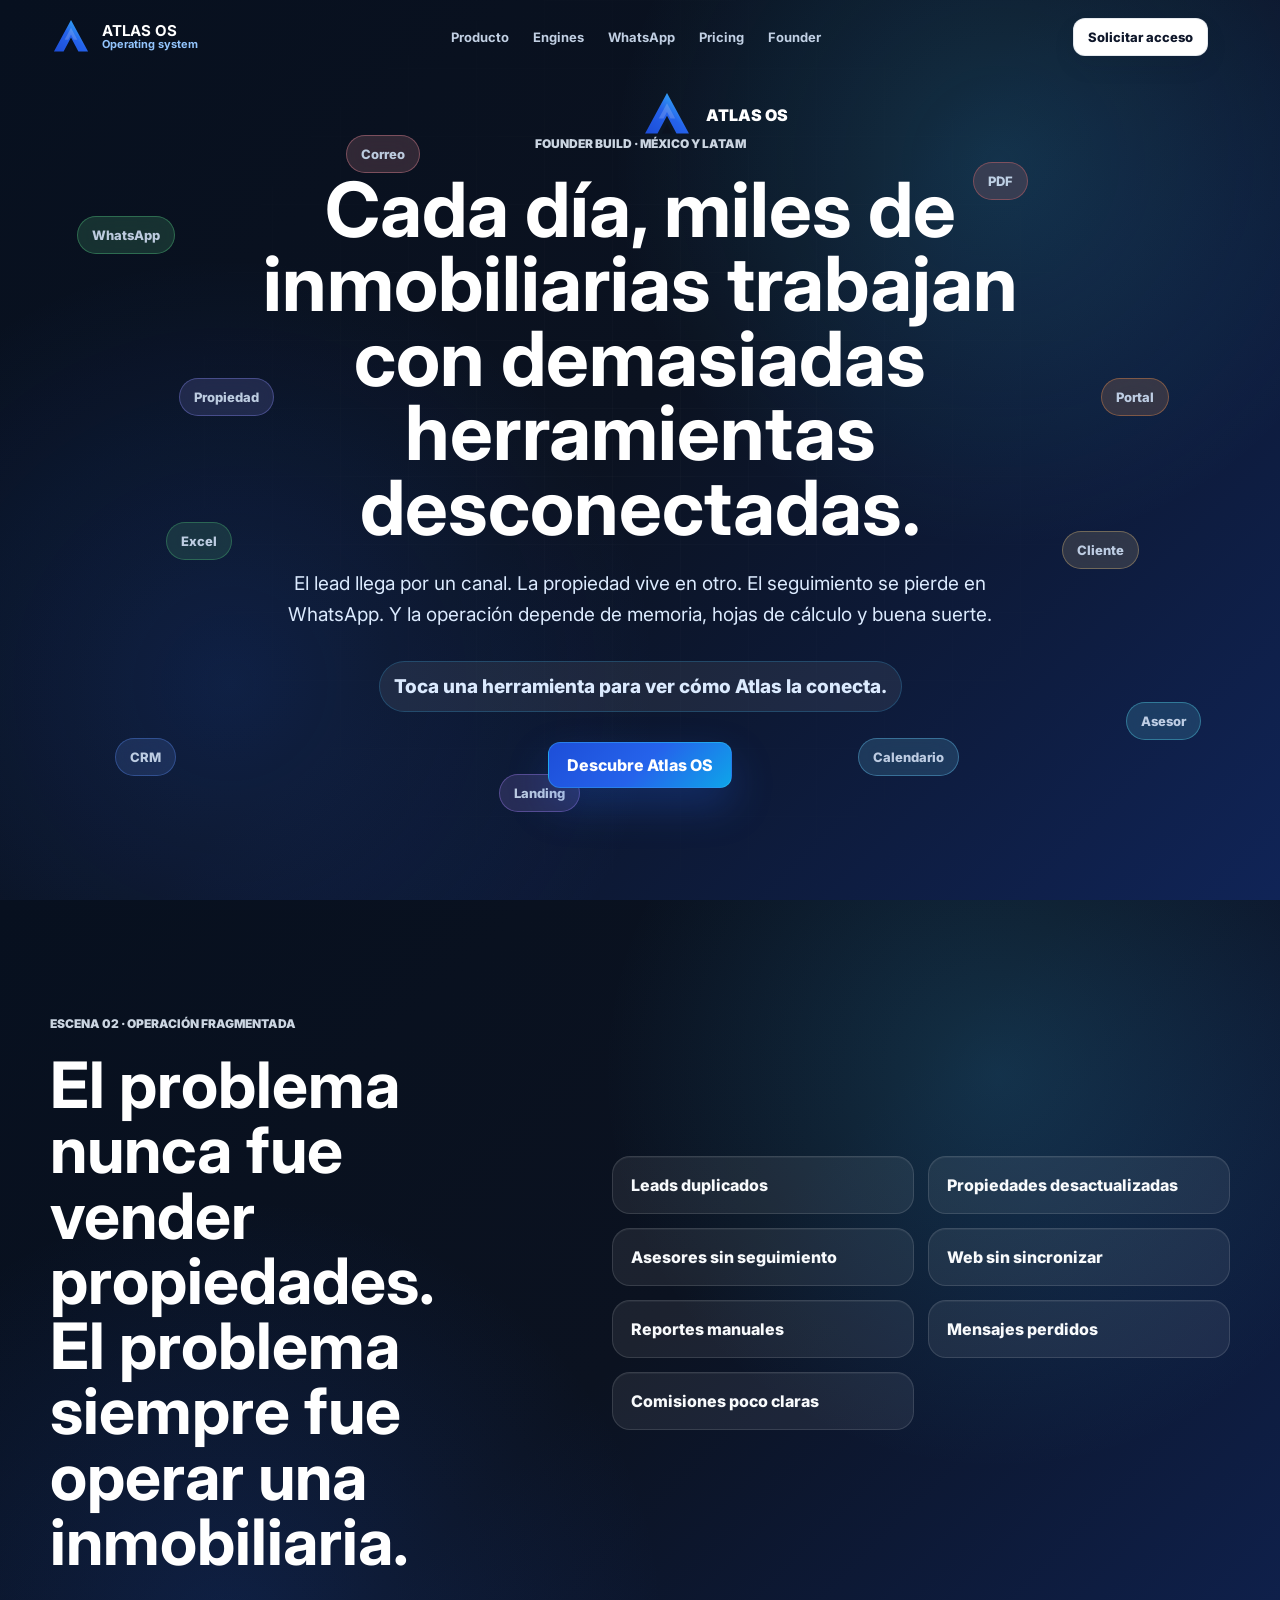
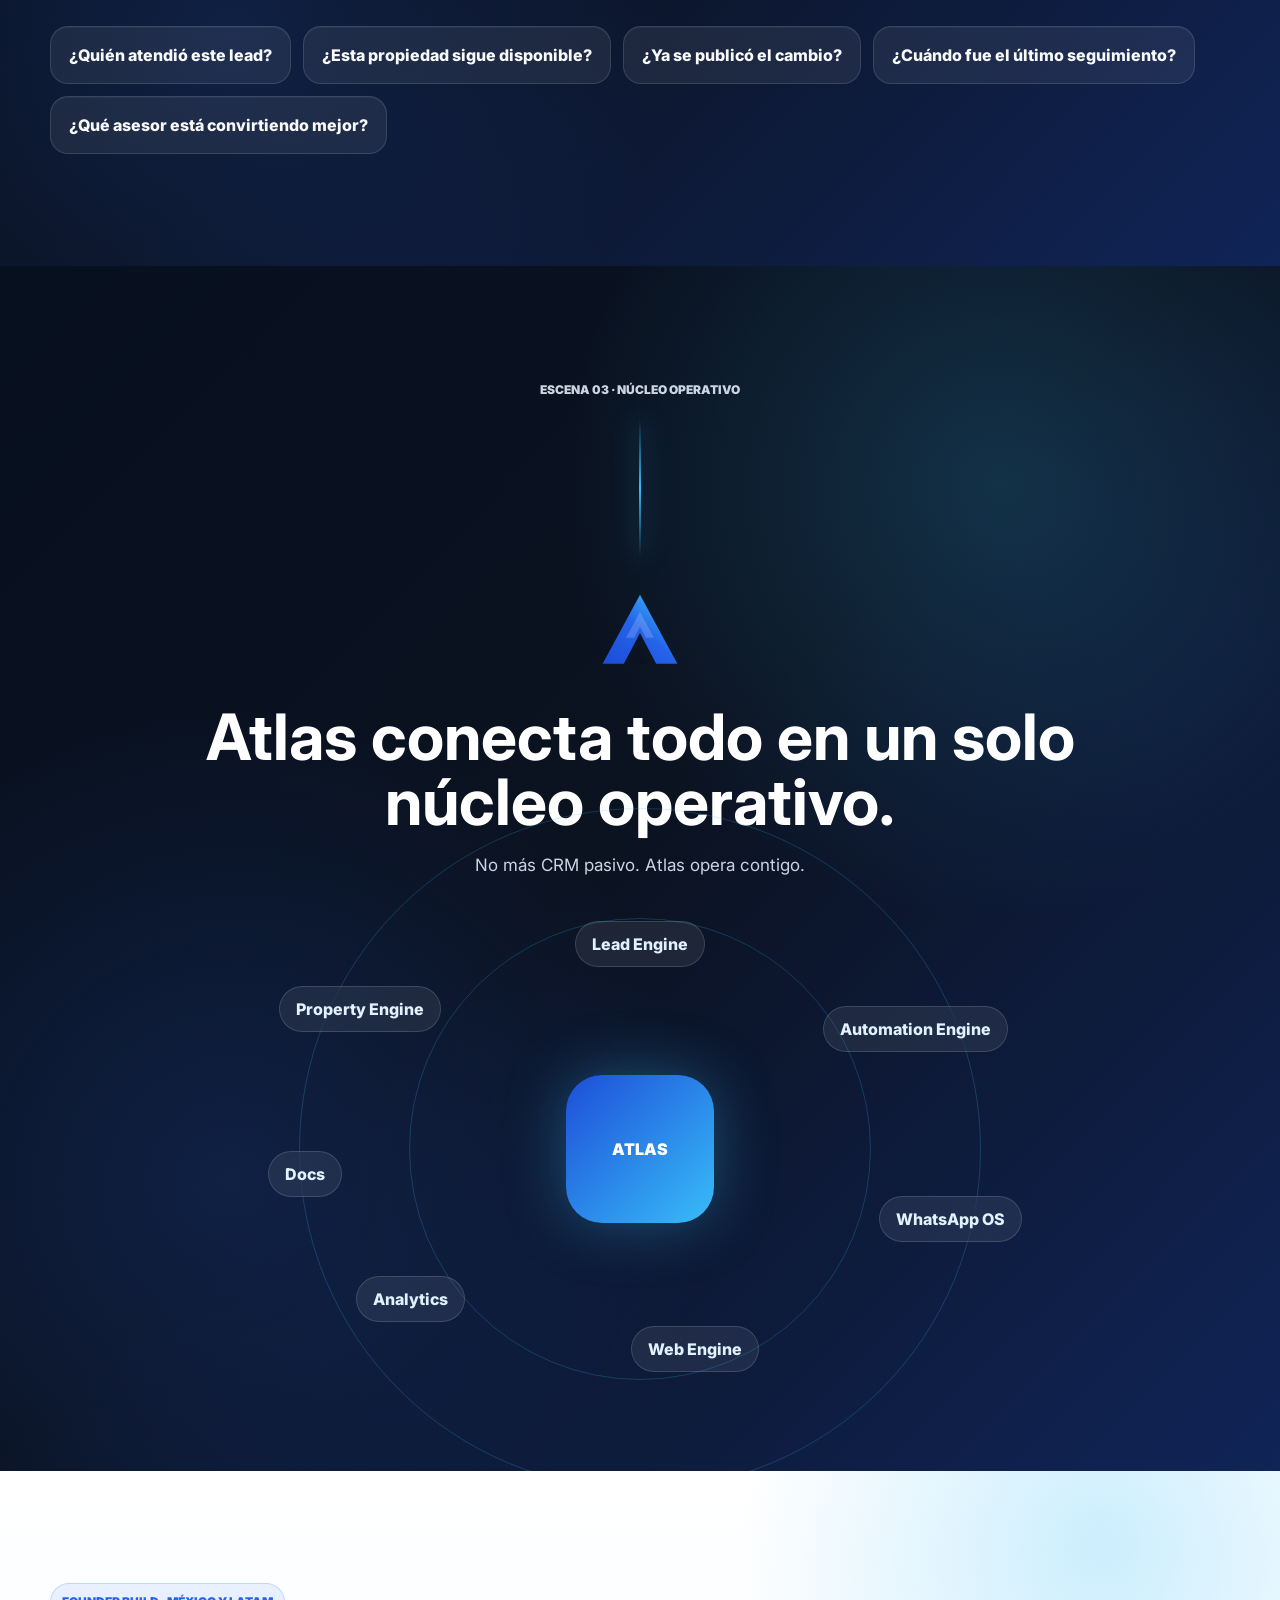
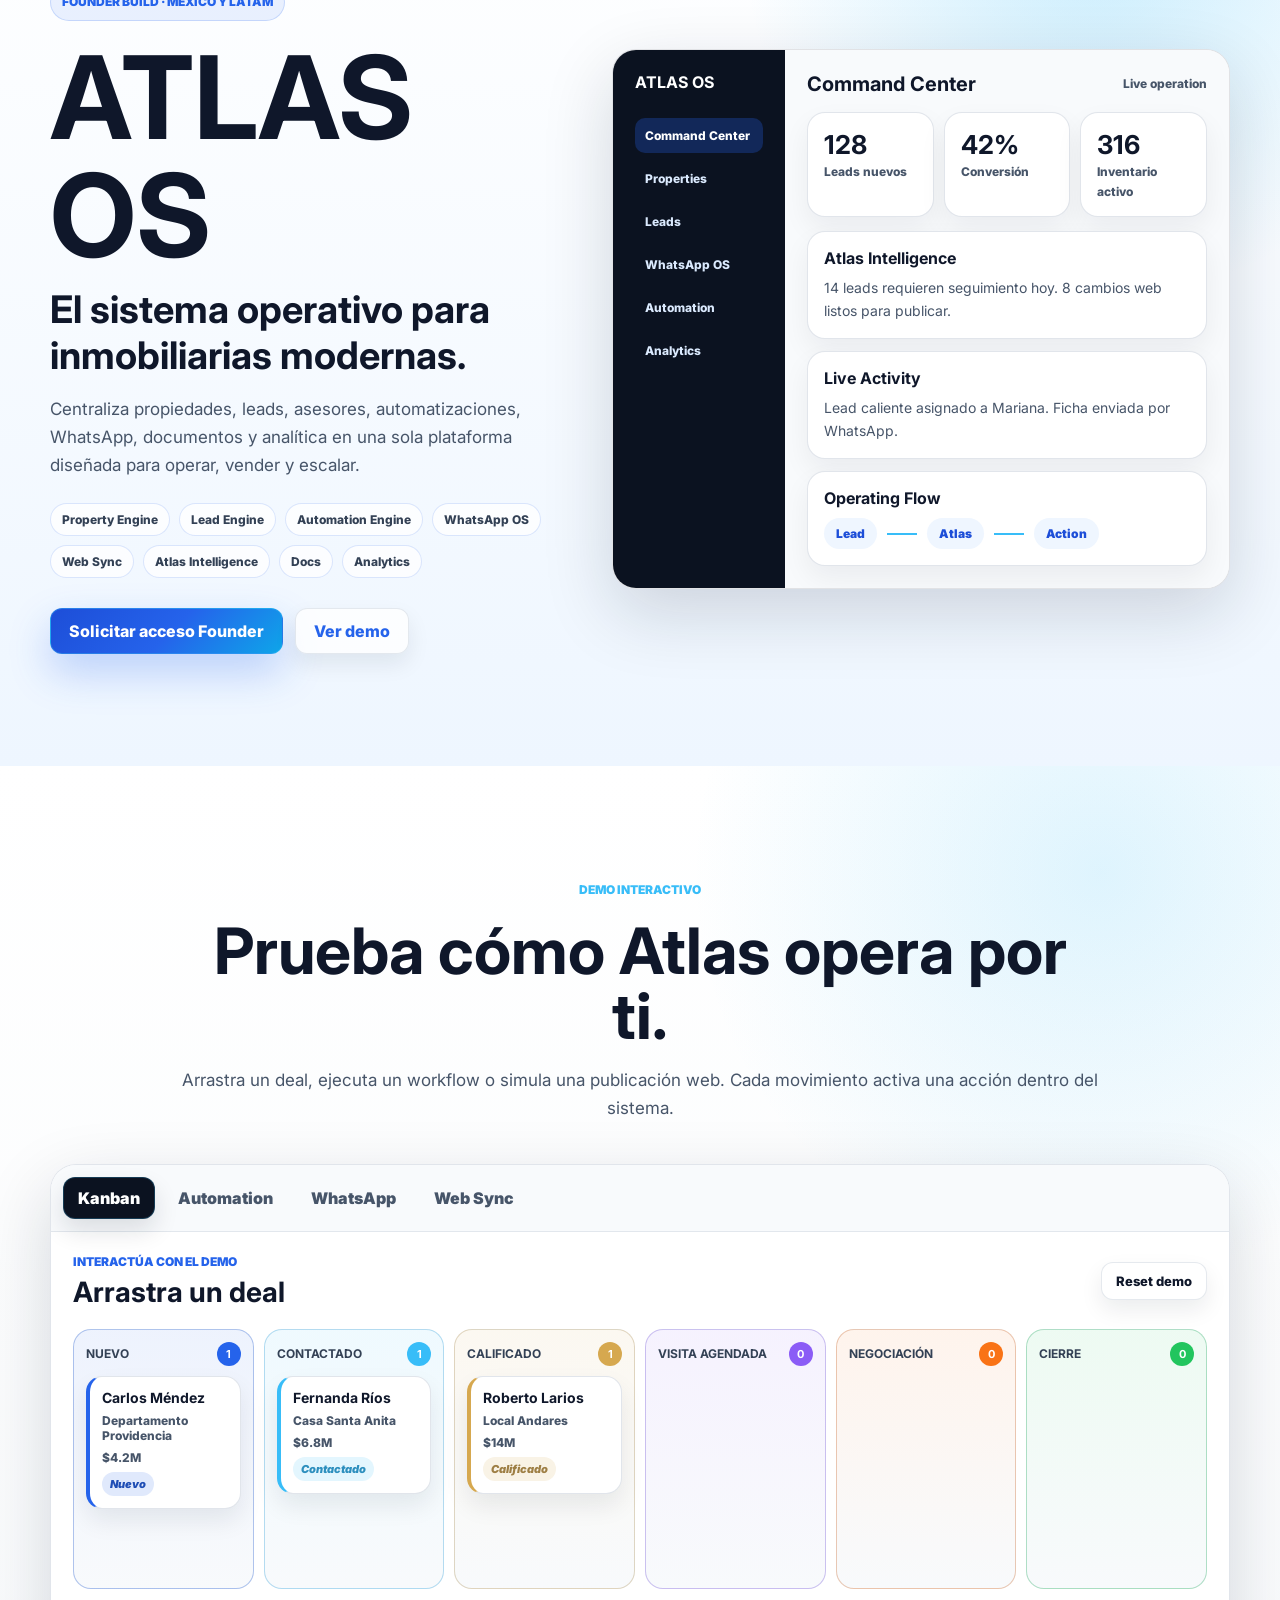
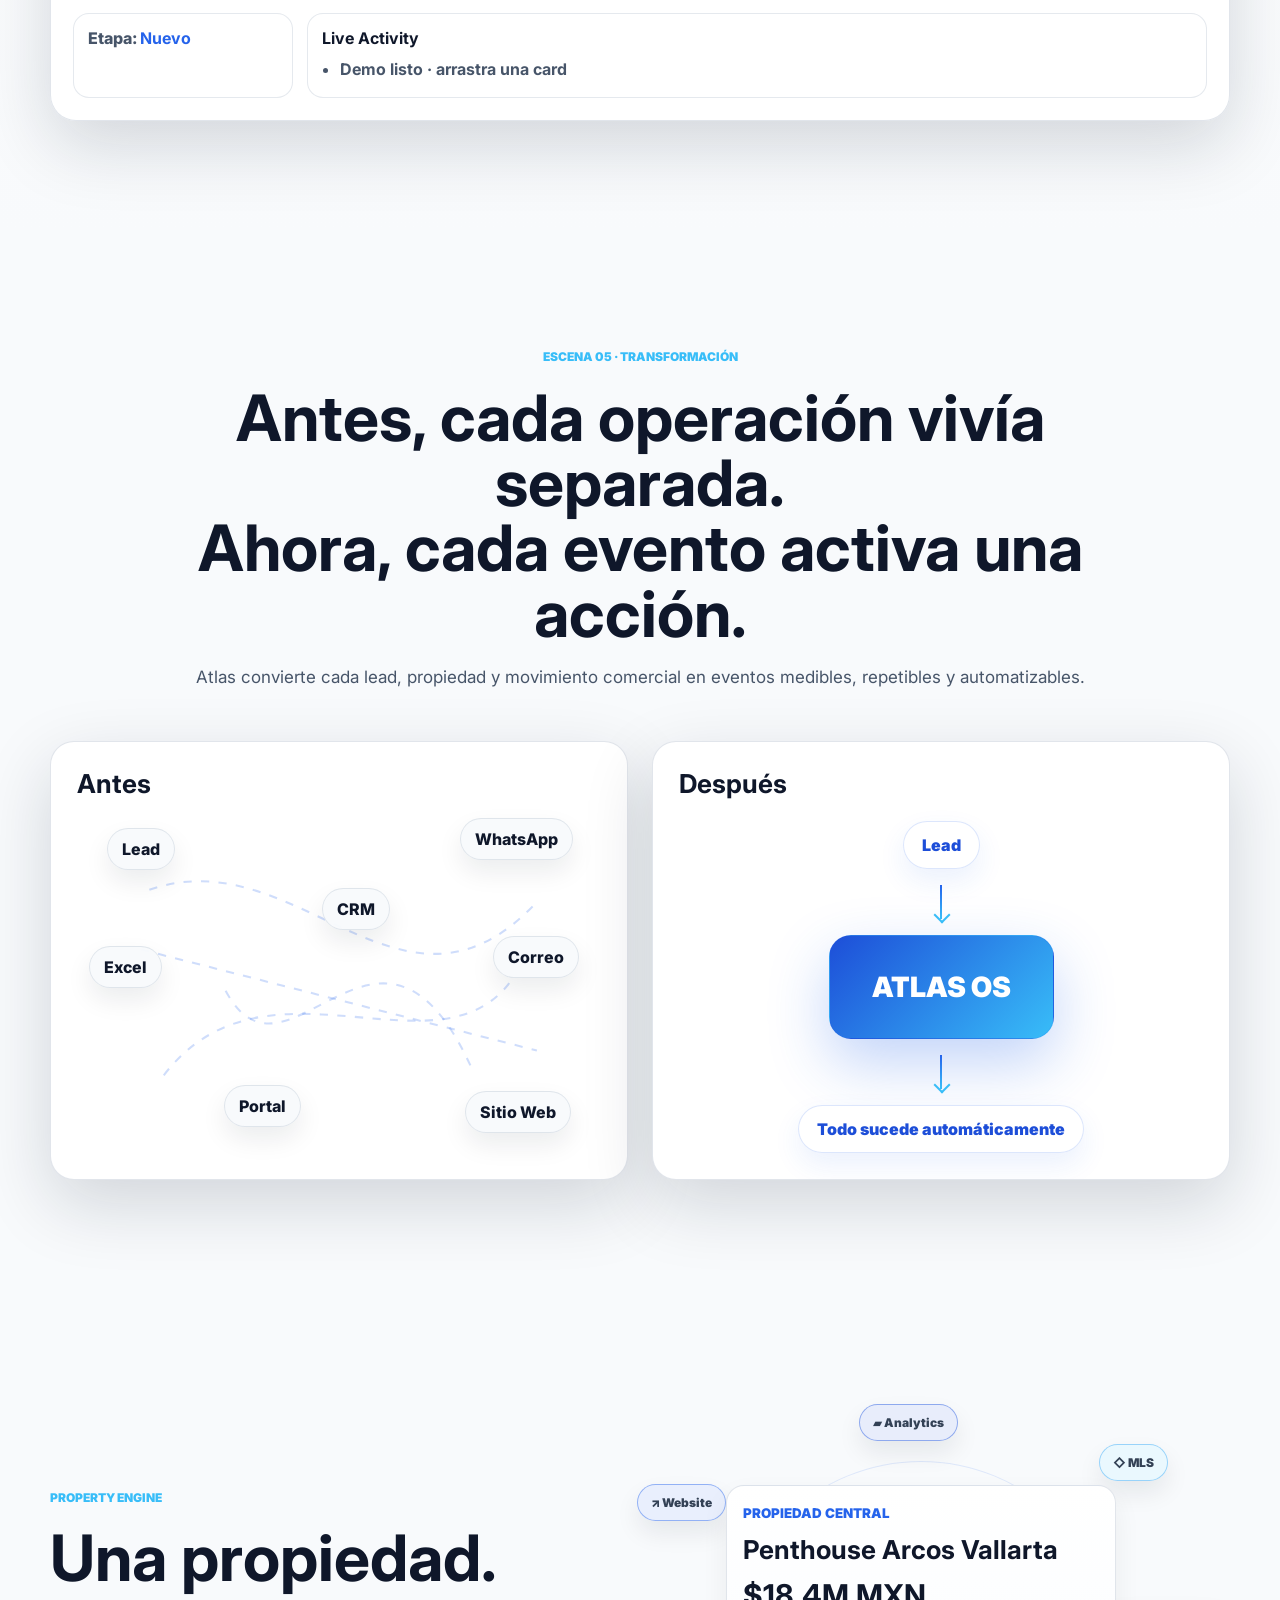
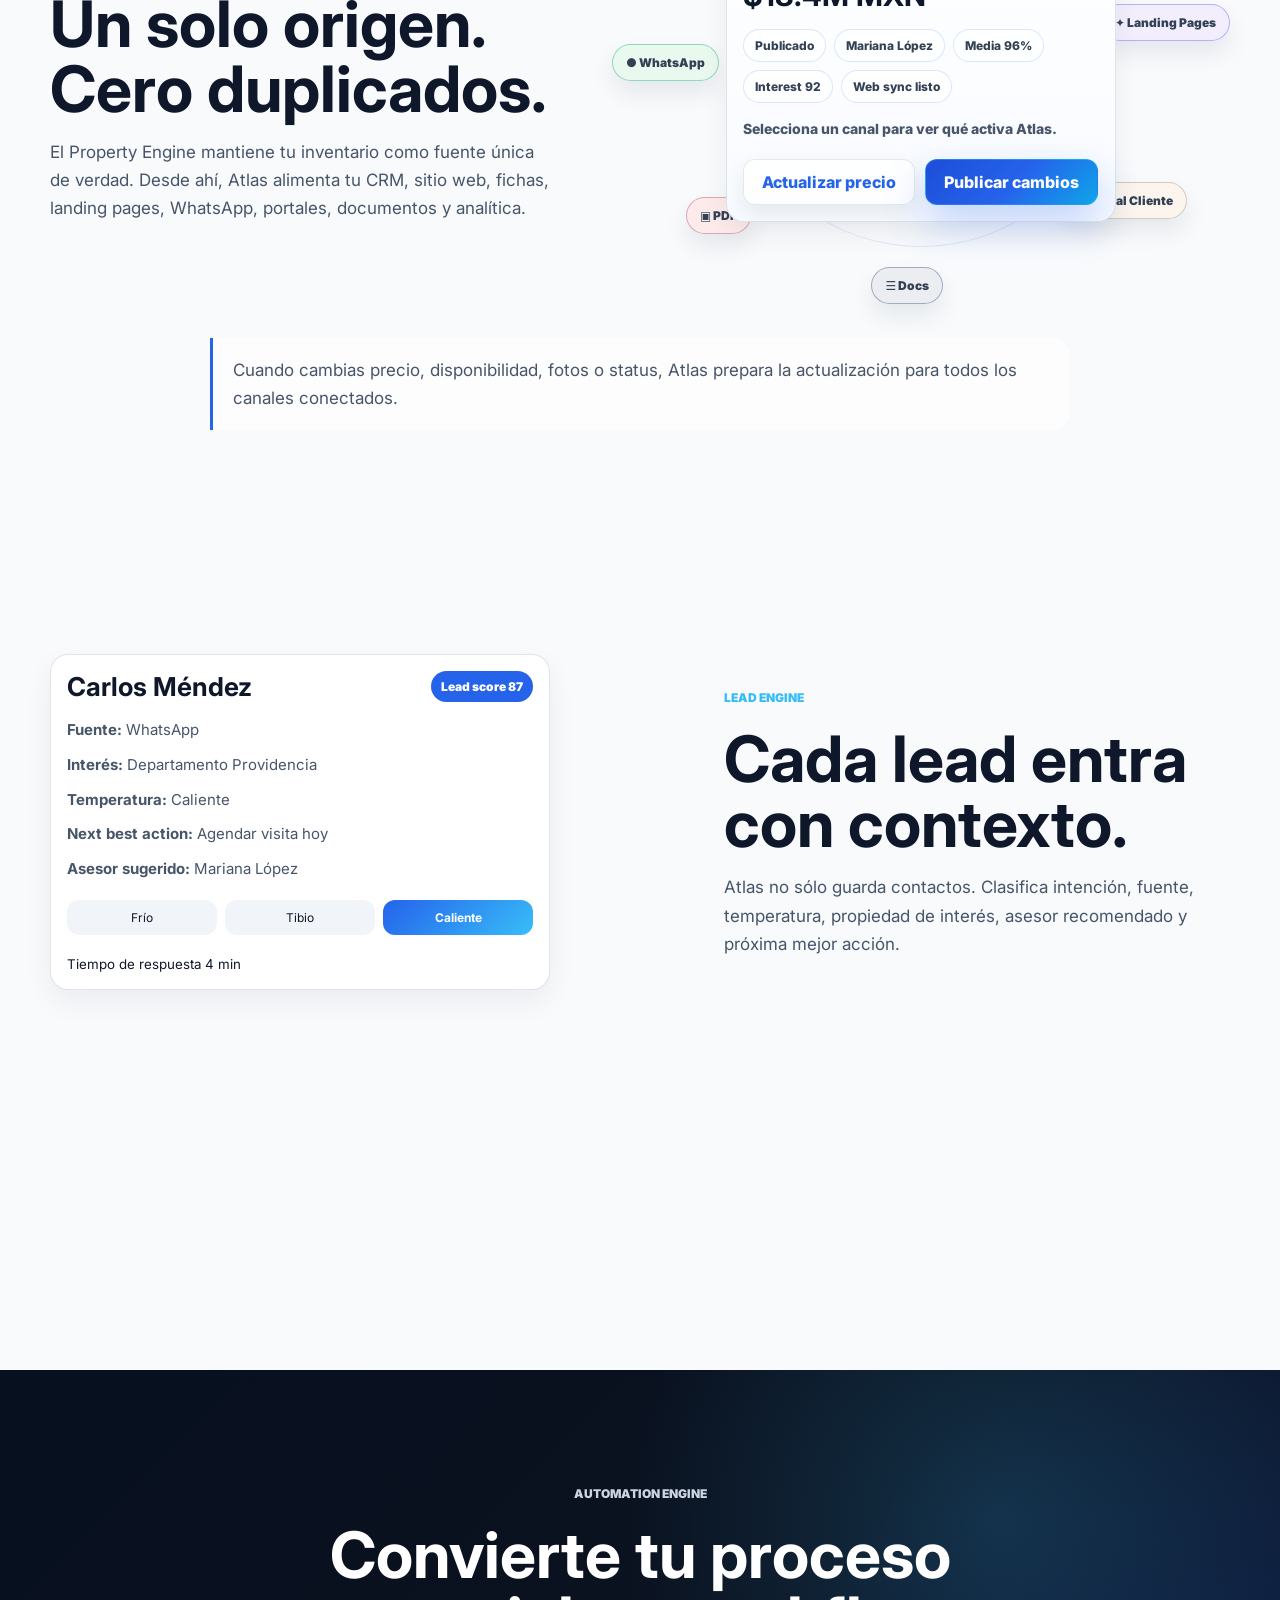
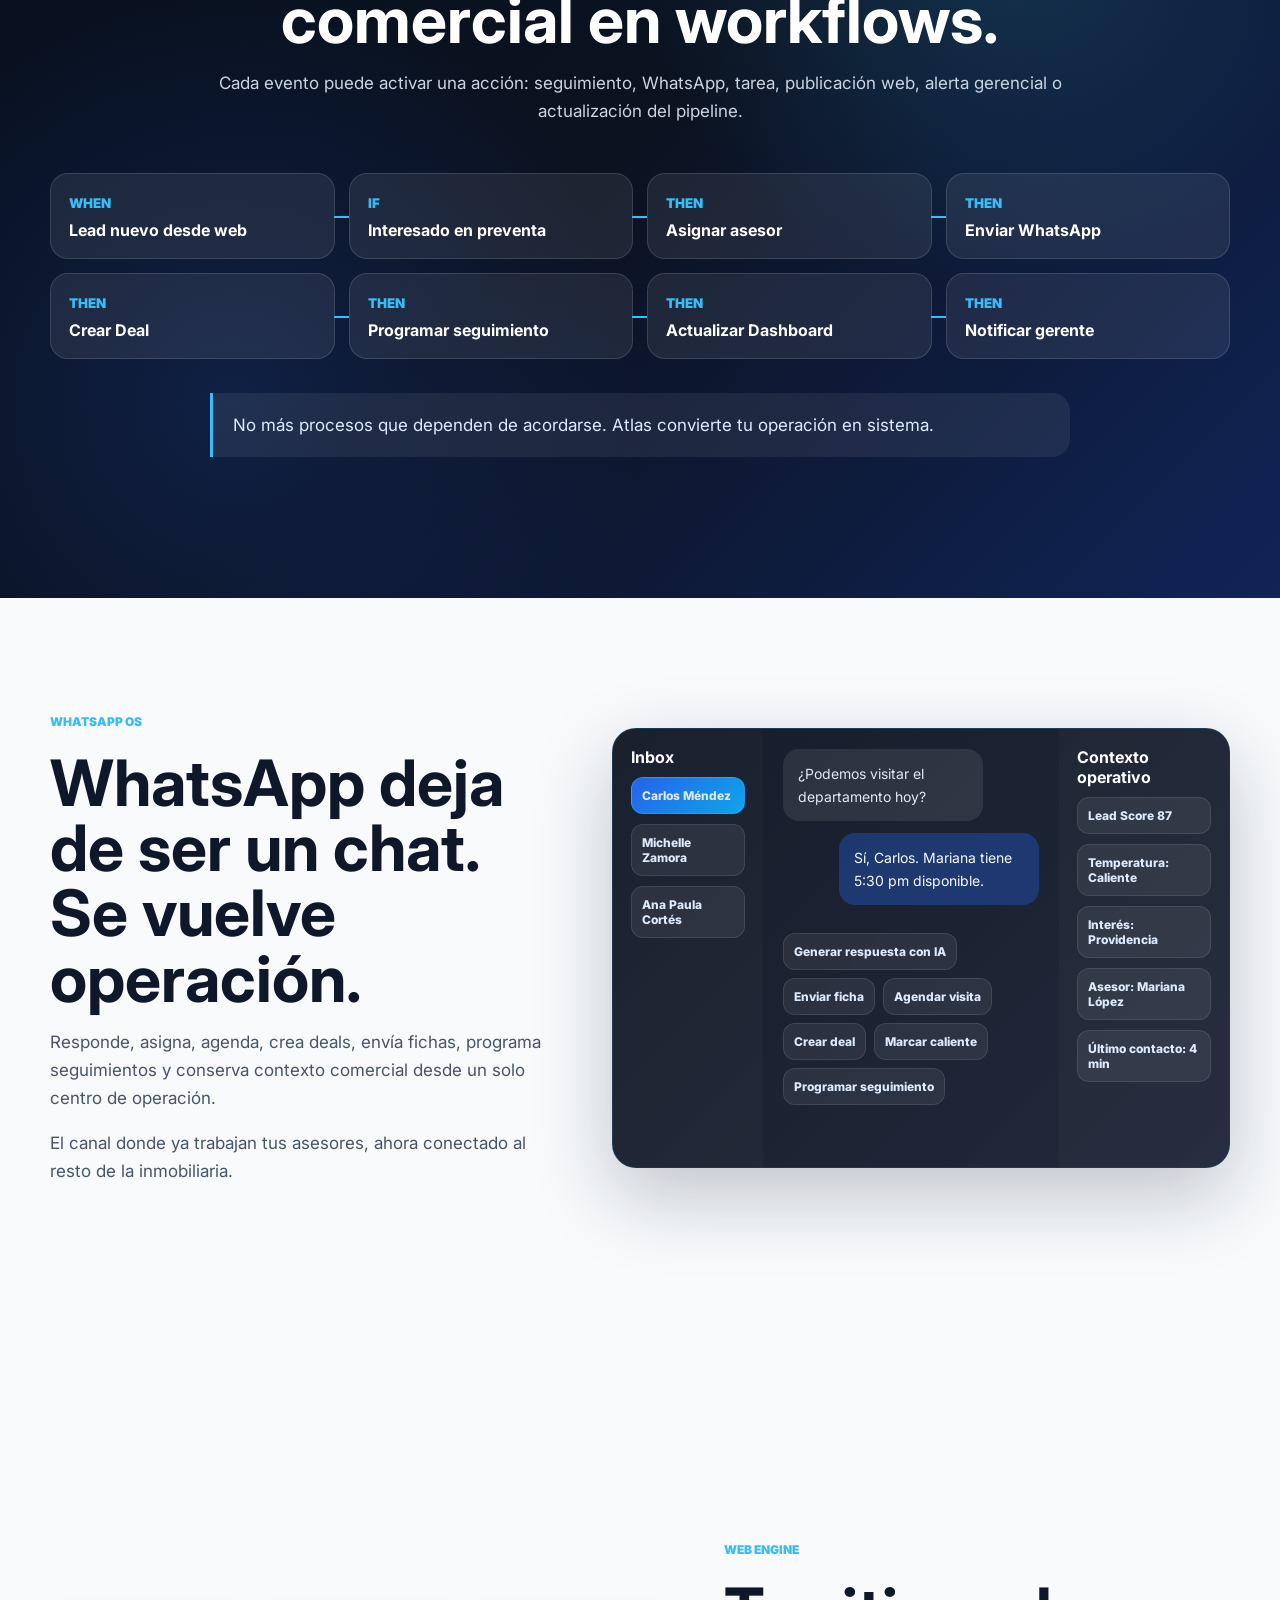
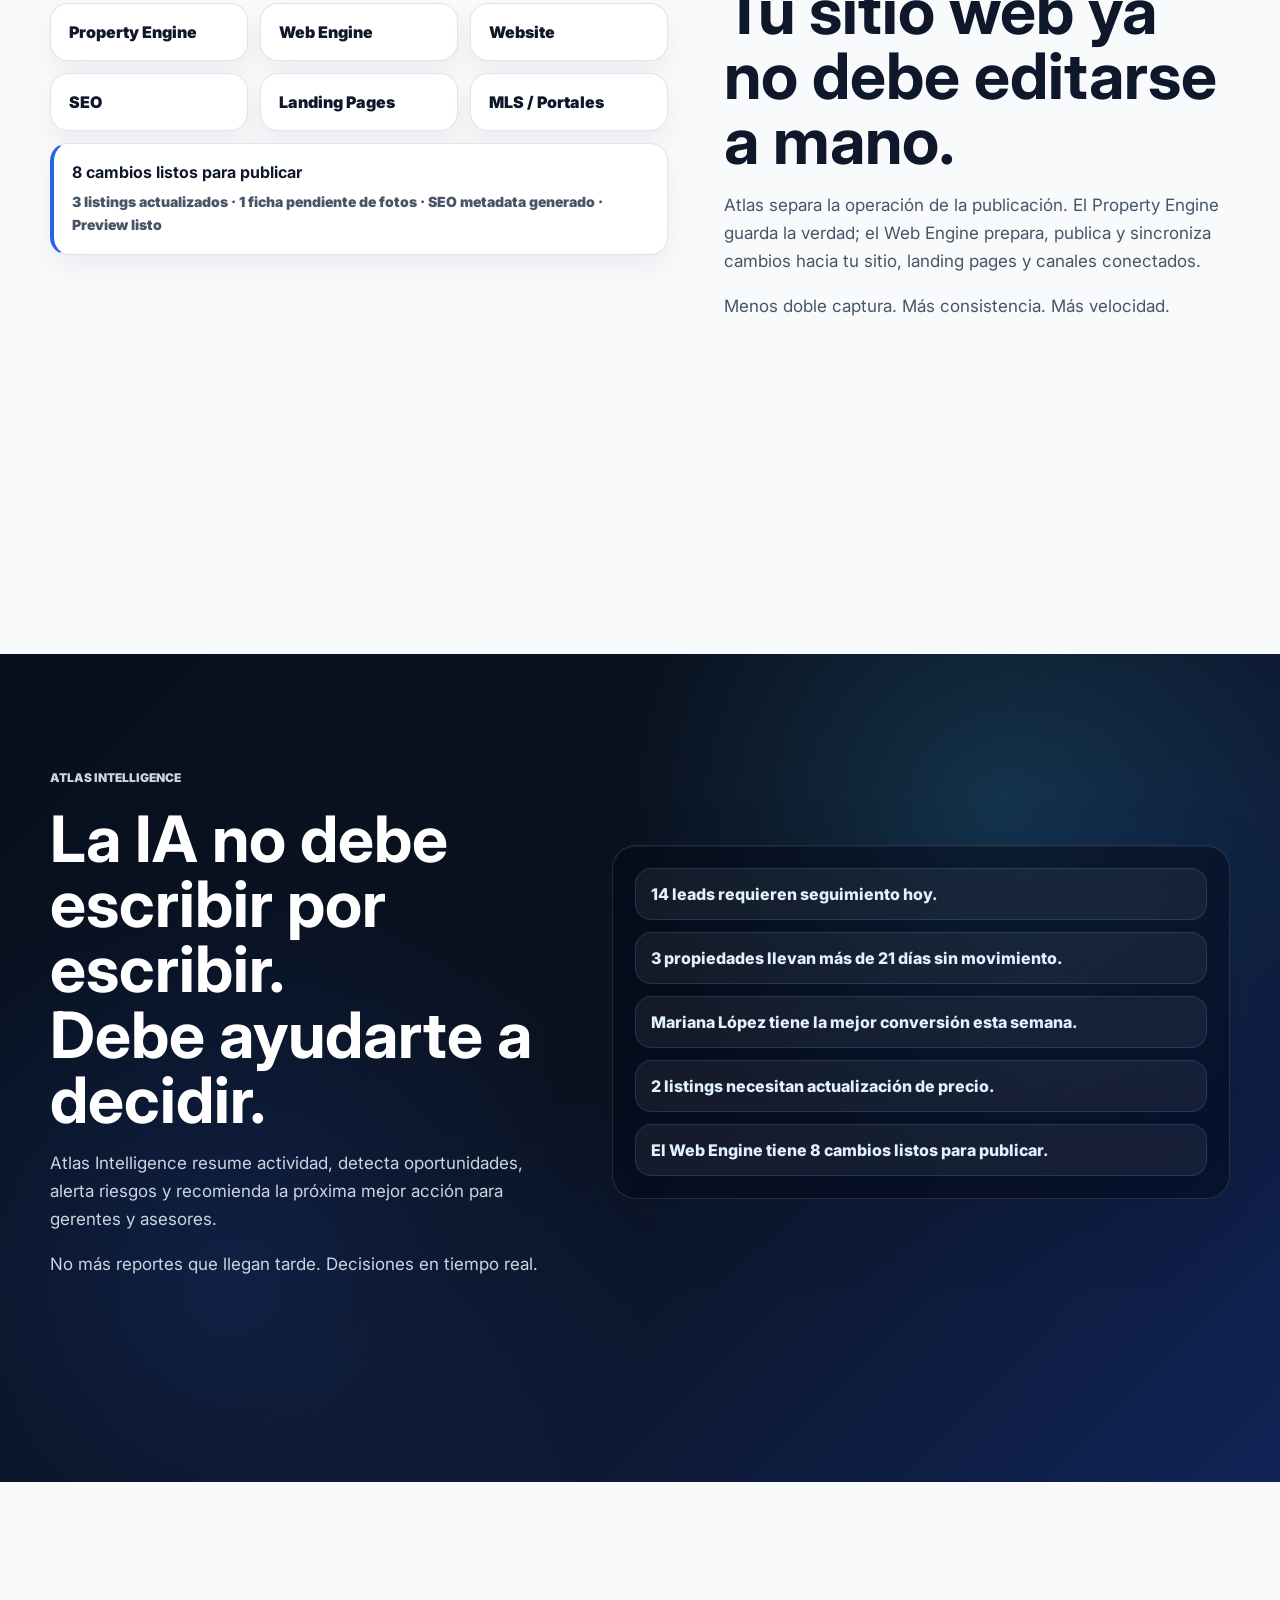
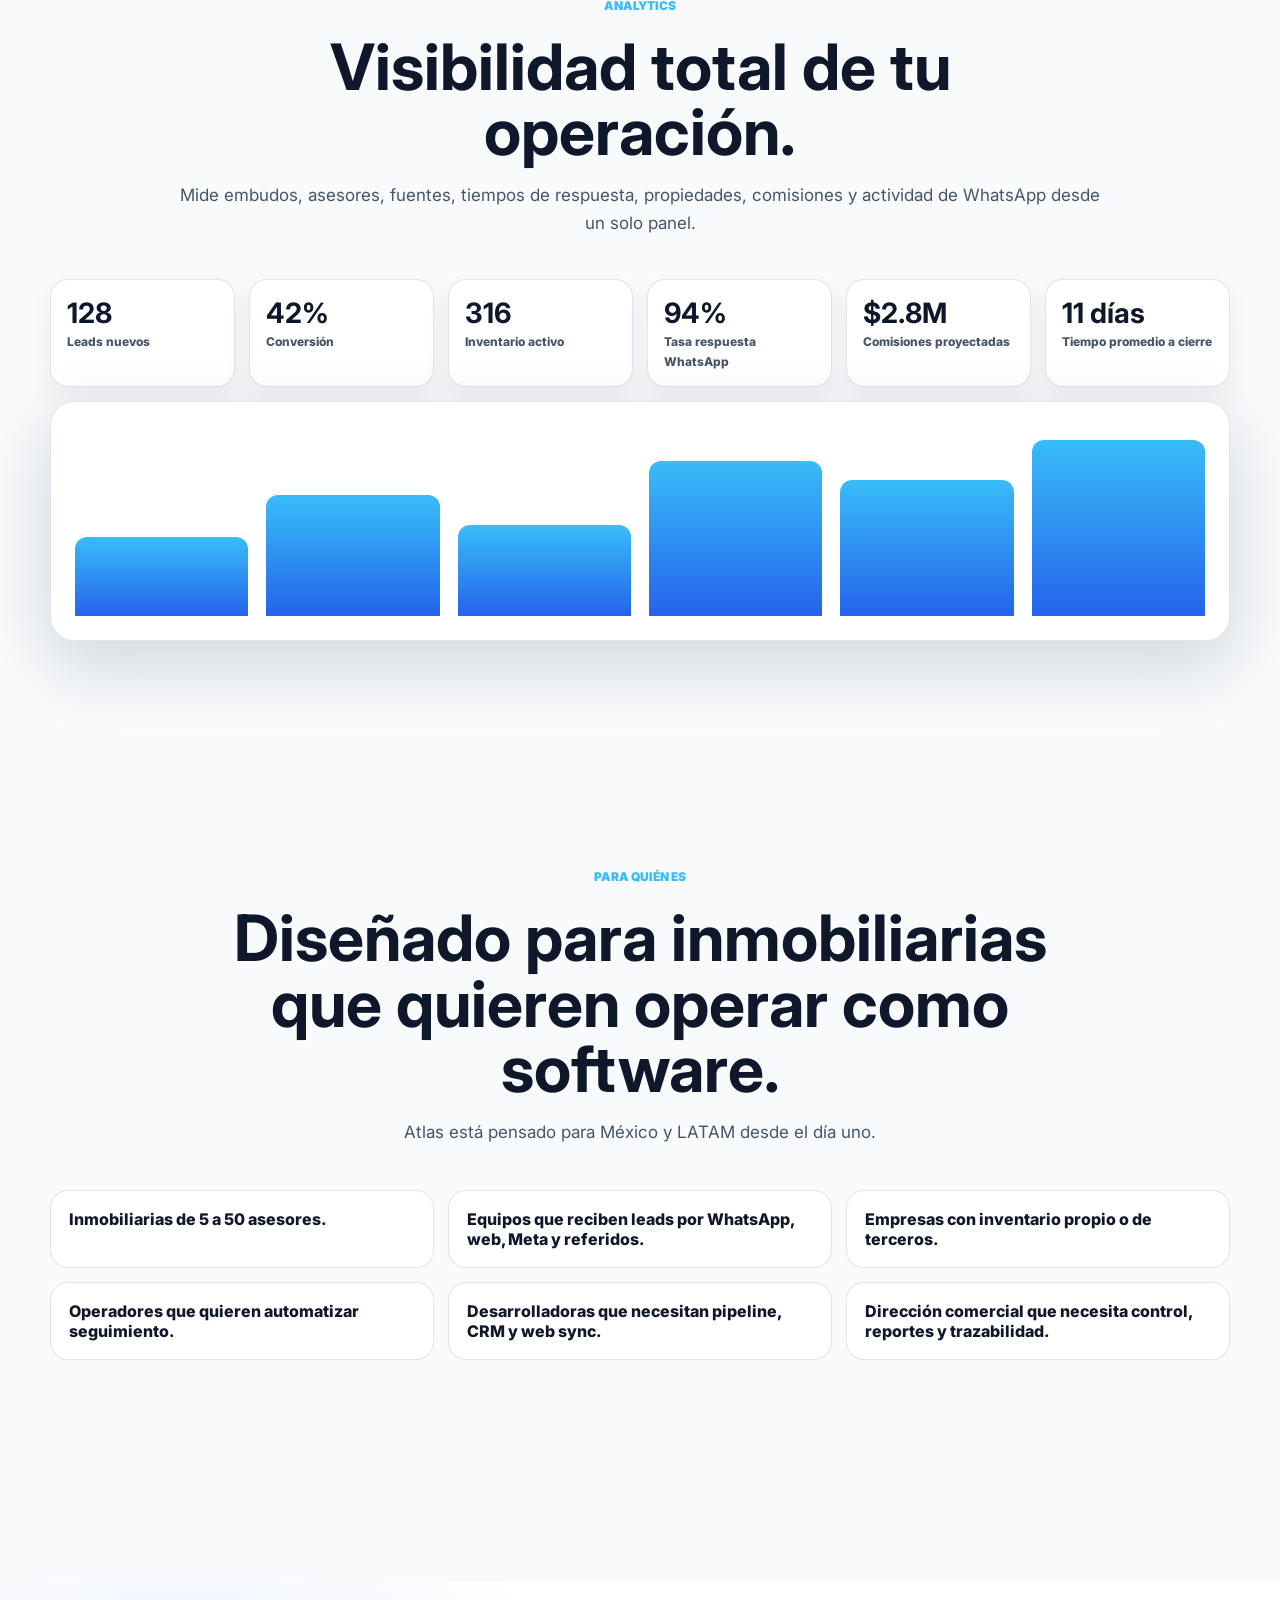
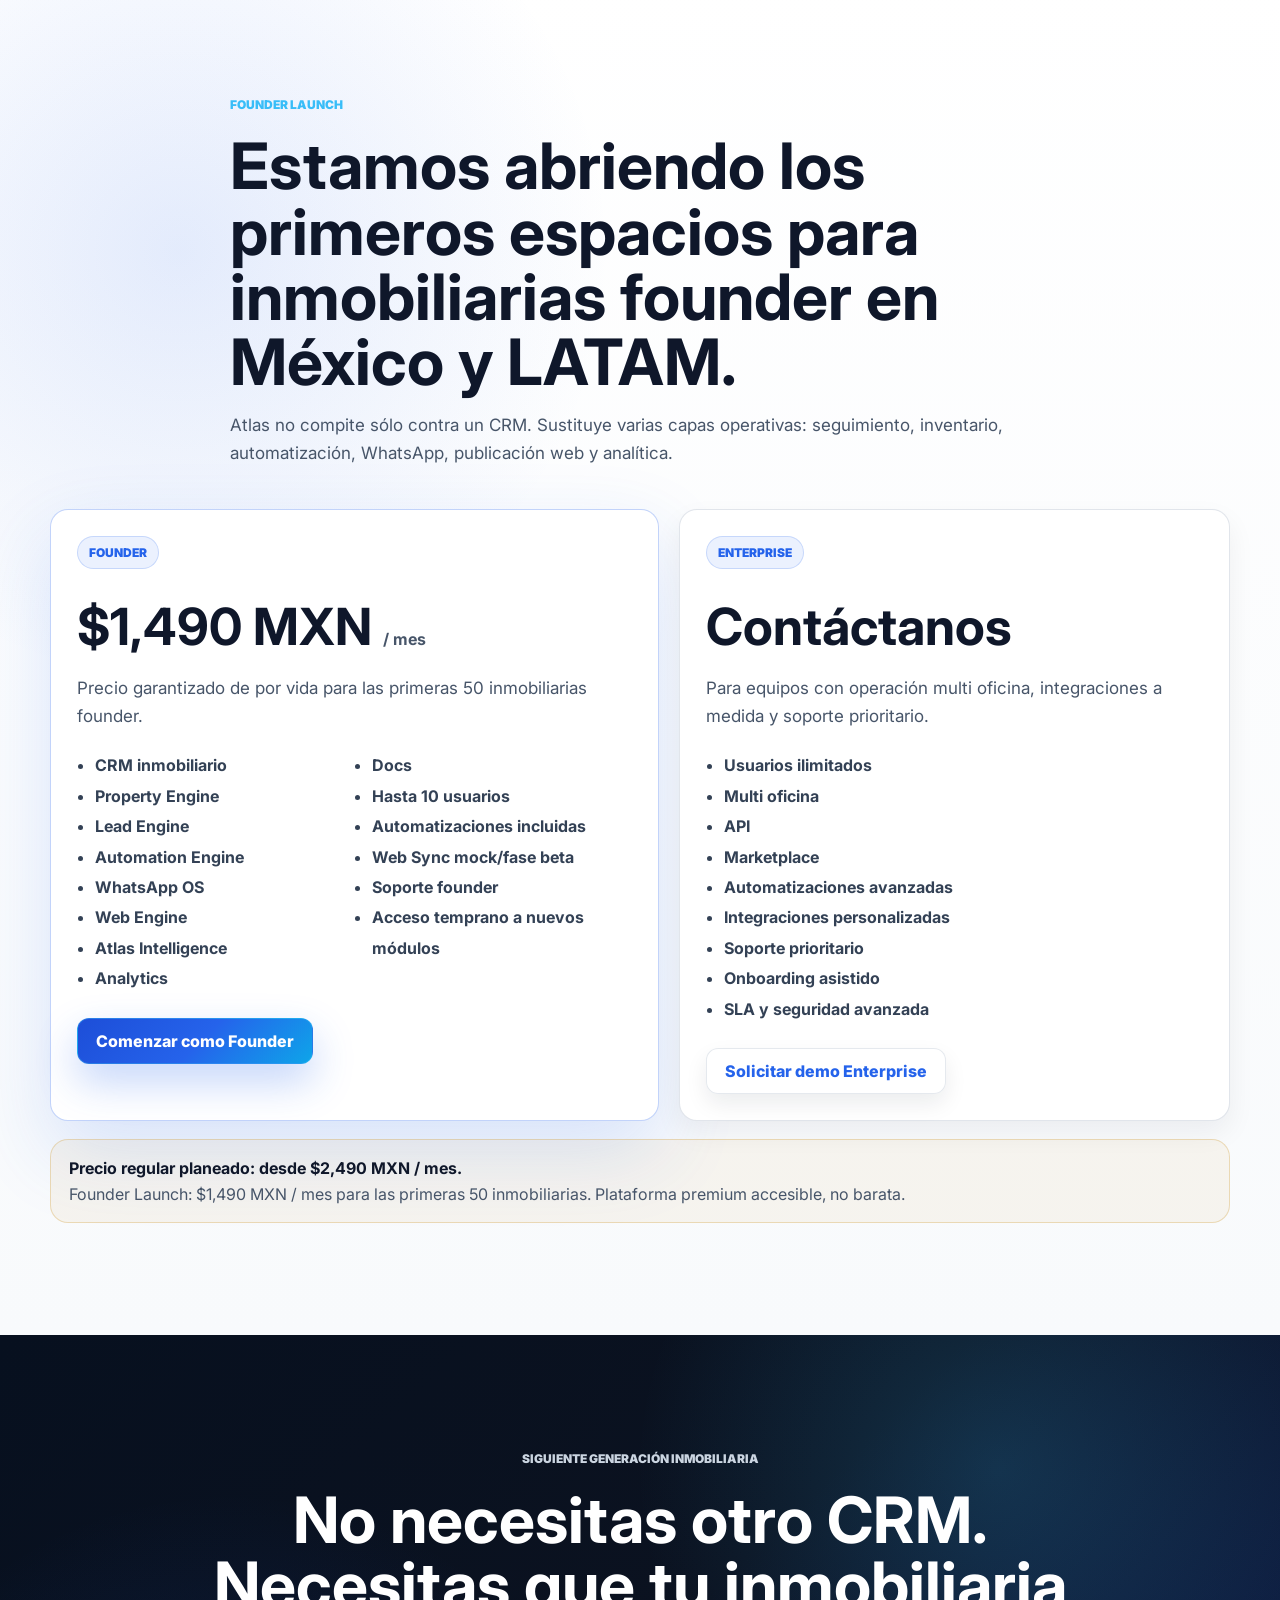
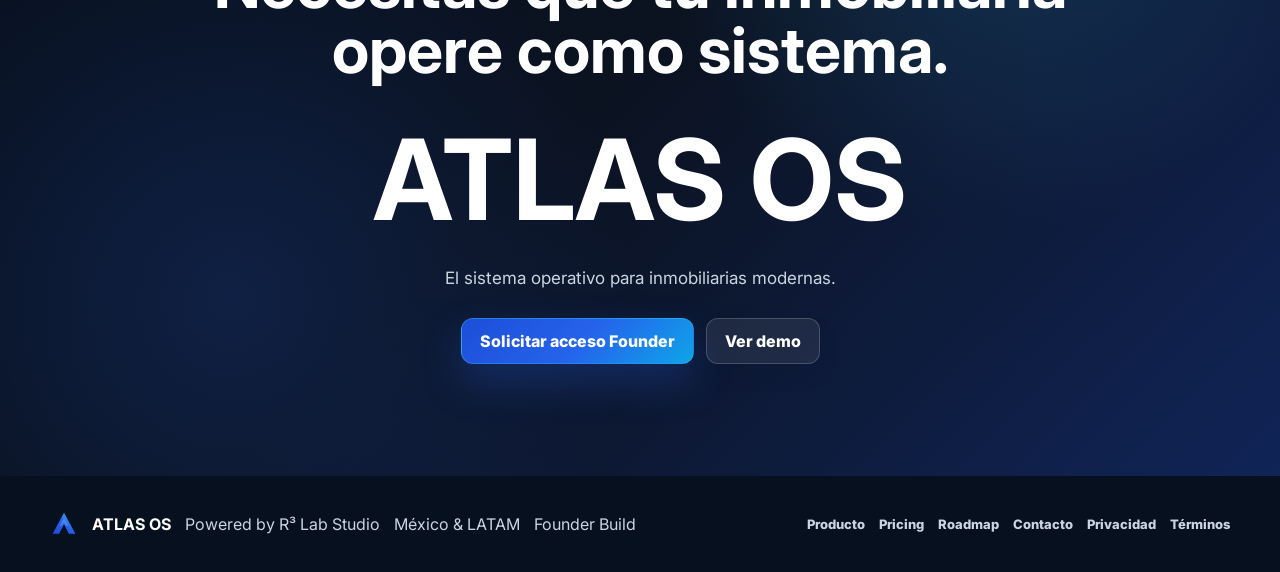
==== index.html @ 97fafc7a "Add files via upload" ====
<!doctype html>
<html lang="es">
  <head>
    <meta charset="utf-8">
    <meta name="viewport" content="width=device-width, initial-scale=1">
    <title>ATLAS OS | Sistema operativo inmobiliario</title>
    <meta name="description" content="ATLAS OS centraliza propiedades, leads, WhatsApp, automatizaciones, web sync, documentos y analítica para inmobiliarias modernas.">
    <link rel="preconnect" href="https://fonts.googleapis.com">
    <link rel="preconnect" href="https://fonts.gstatic.com" crossorigin>
    <link href="https://fonts.googleapis.com/css2?family=Inter:wght@400;500;600;700;800;900&display=swap" rel="stylesheet">
    <link rel="icon" href="assets/brand/atlas-symbol.svg" type="image/svg+xml">
    <link rel="stylesheet" href="styles.css">
  </head>
  <body>
    <header class="site-header" id="siteHeader">
      <a class="brand" href="#intro" aria-label="ATLAS OS inicio">
        <img src="assets/brand/atlas-symbol.svg" alt="">
        <span><strong>ATLAS OS</strong><small>Operating system</small></span>
      </a>
      <nav class="nav-links" id="navLinks" aria-label="Navegación principal">
        <a href="#product">Producto</a>
        <a href="#engines">Engines</a>
        <a href="#whatsapp">WhatsApp</a>
        <a href="#pricing">Pricing</a>
        <a href="#founder">Founder</a>
      </nav>
      <button class="btn compact nav-cta" data-scroll="#pricing">Solicitar acceso</button>
      <button class="menu-button" id="menuButton" aria-label="Abrir menú" aria-expanded="false"><span></span><span></span></button>
    </header>

    <main>
      <section class="scene intro dark" id="intro">
        <div class="ambient-grid"></div>
        <div class="intro-brand reveal">
          <img src="assets/brand/atlas-symbol.svg" alt="">
          <span>ATLAS OS</span>
        </div>
        <div class="chaos-field" aria-label="Herramientas desconectadas">
          <button class="hero-pill whatsapp" style="--x:6%;--y:24%;--d:0s" data-pill-copy="WhatsApp conectado al seguimiento comercial.">WhatsApp</button>
          <button class="hero-pill excel" style="--x:13%;--y:58%;--d:.7s" data-pill-copy="Excel deja de ser la fuente de verdad.">Excel</button>
          <button class="hero-pill correo" style="--x:27%;--y:15%;--d:1.4s" data-pill-copy="Correos convertidos en eventos operativos.">Correo</button>
          <button class="hero-pill pdf" style="--x:76%;--y:18%;--d:.3s" data-pill-copy="Fichas PDF generadas desde inventario vivo.">PDF</button>
          <button class="hero-pill portal" style="--x:86%;--y:42%;--d:1s" data-pill-copy="Portales alimentados desde un solo origen.">Portal</button>
          <button class="hero-pill calendario" style="--x:67%;--y:82%;--d:.5s" data-pill-copy="Agenda comercial conectada al pipeline.">Calendario</button>
          <button class="hero-pill landing" style="--x:39%;--y:86%;--d:1.7s" data-pill-copy="Landings generadas desde cada propiedad.">Landing</button>
          <button class="hero-pill crm" style="--x:9%;--y:82%;--d:1.1s" data-pill-copy="CRM como parte del sistema, no como silo.">CRM</button>
          <button class="hero-pill asesor" style="--x:88%;--y:78%;--d:.9s" data-pill-copy="Asesores con siguiente acción clara.">Asesor</button>
          <button class="hero-pill cliente" style="--x:83%;--y:59%;--d:1.8s" data-pill-copy="Clientes con contexto y respuesta rápida.">Cliente</button>
          <button class="hero-pill propiedad" style="--x:14%;--y:42%;--d:.2s" data-pill-copy="Propiedades como fuente única de verdad.">Propiedad</button>
        </div>
        <div class="container intro-copy reveal">
          <p class="eyebrow">Founder Build · México y LATAM</p>
          <h1>Cada día, miles de inmobiliarias trabajan con demasiadas herramientas desconectadas.</h1>
          <p>El lead llega por un canal. La propiedad vive en otro. El seguimiento se pierde en WhatsApp. Y la operación depende de memoria, hojas de cálculo y buena suerte.</p>
          <p class="hero-microcopy" id="heroMicrocopy">Toca una herramienta para ver cómo Atlas la conecta.</p>
          <button class="btn primary" data-scroll="#problem">Descubre Atlas OS</button>
        </div>
      </section>

      <section class="scene problem dark" id="problem">
        <div class="container split">
          <div class="story-copy reveal">
            <p class="eyebrow">Escena 02 · Operación fragmentada</p>
            <h2>El problema nunca fue vender propiedades.<br>El problema siempre fue operar una inmobiliaria.</h2>
          </div>
          <div class="pain-grid reveal">
            <article>Leads duplicados</article>
            <article>Propiedades desactualizadas</article>
            <article>Asesores sin seguimiento</article>
            <article>Web sin sincronizar</article>
            <article>Reportes manuales</article>
            <article>Mensajes perdidos</article>
            <article>Comisiones poco claras</article>
          </div>
        </div>
        <div class="container question-rail reveal">
          <span>¿Quién atendió este lead?</span>
          <span>¿Esta propiedad sigue disponible?</span>
          <span>¿Ya se publicó el cambio?</span>
          <span>¿Cuándo fue el último seguimiento?</span>
          <span>¿Qué asesor está convirtiendo mejor?</span>
        </div>
      </section>

      <section class="scene nucleus dark" id="product">
        <div class="container center reveal">
          <p class="eyebrow">Escena 03 · Núcleo operativo</p>
          <div class="atlas-line"></div>
          <img class="big-logo" src="assets/brand/atlas-symbol.svg" alt="">
          <h2>Atlas conecta todo en un solo núcleo operativo.</h2>
          <p>No más CRM pasivo. Atlas opera contigo.</p>
        </div>
        <div class="container orbit reveal" id="engines">
          <div class="core">ATLAS</div>
          <span>Property Engine</span><span>Lead Engine</span><span>Automation Engine</span><span>WhatsApp OS</span><span>Web Engine</span><span>Analytics</span><span>Docs</span>
        </div>
      </section>

      <section class="scene hero" id="demo">
        <div class="container hero-grid">
          <div class="hero-copy reveal">
            <p class="badge">Founder Build · México y LATAM</p>
            <h2>ATLAS OS</h2>
            <h3>El sistema operativo para inmobiliarias modernas.</h3>
            <p>Centraliza propiedades, leads, asesores, automatizaciones, WhatsApp, documentos y analítica en una sola plataforma diseñada para operar, vender y escalar.</p>
            <div class="chip-row">
              <span>Property Engine</span><span>Lead Engine</span><span>Automation Engine</span><span>WhatsApp OS</span><span>Web Sync</span><span>Atlas Intelligence</span><span>Docs</span><span>Analytics</span>
            </div>
            <div class="actions">
              <button class="btn primary" data-scroll="#pricing">Solicitar acceso Founder</button>
              <button class="btn secondary" data-scroll="#demo">Ver demo</button>
            </div>
          </div>
          <div class="dashboard-mock reveal" aria-label="Mockup de dashboard ATLAS OS">
            <aside>
              <strong>ATLAS OS</strong>
              <span class="active">Command Center</span><span>Properties</span><span>Leads</span><span>WhatsApp OS</span><span>Automation</span><span>Analytics</span>
            </aside>
            <section>
              <div class="mock-top"><b>Command Center</b><small>Live operation</small></div>
              <div class="kpis">
                <div><strong>128</strong><span>Leads nuevos</span></div><div><strong>42%</strong><span>Conversión</span></div><div><strong>316</strong><span>Inventario activo</span></div>
              </div>
              <div class="mock-panels">
                <article><b>Atlas Intelligence</b><p>14 leads requieren seguimiento hoy. 8 cambios web listos para publicar.</p></article>
                <article><b>Live Activity</b><p>Lead caliente asignado a Mariana. Ficha enviada por WhatsApp.</p></article>
                <article class="flow"><b>Operating Flow</b><span>Lead</span><i></i><span>Atlas</span><i></i><span>Action</span></article>
              </div>
            </section>
          </div>
        </div>
      </section>

      <section class="scene interactive-demo" id="interactive-demo">
        <div class="container center reveal">
          <p class="eyebrow">Demo interactivo</p>
          <h2>Prueba cómo Atlas opera por ti.</h2>
          <p>Arrastra un deal, ejecuta un workflow o simula una publicación web. Cada movimiento activa una acción dentro del sistema.</p>
        </div>
        <div class="container demo-shell reveal">
          <div class="demo-tabs" role="tablist" aria-label="Demos interactivos">
            <button class="demo-tab active" data-demo-tab="kanban" role="tab" aria-selected="true">Kanban</button>
            <button class="demo-tab" data-demo-tab="automation" role="tab" aria-selected="false">Automation</button>
            <button class="demo-tab" data-demo-tab="whatsapp" role="tab" aria-selected="false">WhatsApp</button>
            <button class="demo-tab" data-demo-tab="websync" role="tab" aria-selected="false">Web Sync</button>
          </div>

          <section class="demo-panel active" data-demo-panel="kanban" role="tabpanel">
            <div class="demo-heading">
              <div><span>Interactúa con el demo</span><h3>Arrastra un deal</h3></div>
              <button class="btn compact" id="resetKanban">Reset demo</button>
            </div>
            <div class="kanban-demo" id="kanbanDemo" aria-label="Kanban demo">
              <div class="kanban-column" data-stage="Nuevo"><b>Nuevo</b></div>
              <div class="kanban-column" data-stage="Contactado"><b>Contactado</b></div>
              <div class="kanban-column" data-stage="Calificado"><b>Calificado</b></div>
              <div class="kanban-column" data-stage="Visita agendada"><b>Visita agendada</b></div>
              <div class="kanban-column" data-stage="Negociación"><b>Negociación</b></div>
              <div class="kanban-column" data-stage="Cierre"><b>Cierre</b></div>
            </div>
            <div class="demo-status-row">
              <div class="stage-badge">Etapa: <strong id="dealStageBadge">Nuevo</strong></div>
              <div class="activity-feed"><b>Live Activity</b><ul id="kanbanActivity"><li>Demo listo · arrastra una card</li></ul></div>
            </div>
          </section>

          <section class="demo-panel" data-demo-panel="automation" role="tabpanel" hidden>
            <div class="demo-heading">
              <div><span>Ejecuta un workflow</span><h3>Automation Engine demo</h3></div>
              <label class="switch"><input type="checkbox" id="workflowToggle" checked><span></span>Workflow ON</label>
            </div>
            <div class="automation-demo">
              <article class="auto-node" data-step="0"><small>WHEN</small><b>Lead nuevo</b><i></i></article>
              <article class="auto-node" data-step="1"><small>IF</small><b>Interés en propiedad premium</b><i></i></article>
              <article class="auto-node" data-step="2"><small>THEN</small><b>Asignar asesor</b><i></i></article>
              <article class="auto-node" data-step="3"><small>THEN</small><b>Enviar WhatsApp</b><i></i></article>
              <article class="auto-node" data-step="4"><small>THEN</small><b>Crear deal</b><i></i></article>
              <article class="auto-node" data-step="5"><small>THEN</small><b>Programar seguimiento</b><i></i></article>
              <article class="auto-node" data-step="6"><small>THEN</small><b>Actualizar dashboard</b><i></i></article>
            </div>
            <div class="demo-actions"><button class="btn primary" id="runWorkflow">Run demo</button><span id="workflowResult">Workflow listo.</span></div>
          </section>

          <section class="demo-panel" data-demo-panel="whatsapp" role="tabpanel" hidden>
            <div class="demo-heading">
              <div><span>Interactúa con WhatsApp OS</span><h3>Chat con contexto operativo</h3></div>
              <div class="stage-badge">Lead Score: <strong id="waScore">87</strong></div>
            </div>
            <div class="whatsapp-demo">
              <aside id="waConversations"></aside>
              <main><div id="waChat"></div><div class="quick-actions"><button id="aiReply" aria-label="Demo WhatsApp generar respuesta IA">Generar respuesta IA</button><button id="sendSheet" aria-label="Demo WhatsApp enviar ficha">Enviar ficha</button><button id="createDeal" aria-label="Demo WhatsApp crear deal">Crear deal</button><button id="markHot" aria-label="Demo WhatsApp marcar caliente">Marcar caliente</button></div></main>
              <section><b>Contexto operativo</b><span id="waTemp">Temperatura: Caliente</span><span id="waProperty">Interés: Departamento Providencia</span><span id="waAdvisor">Asesor: Mariana López</span><span id="waLast">Último contacto: 4 min</span><span id="waDeal">Deal pendiente</span></section>
            </div>
          </section>

          <section class="demo-panel" data-demo-panel="websync" role="tabpanel" hidden>
            <div class="demo-heading">
              <div><span>Simula Web Sync</span><h3>Property Engine → Web Engine</h3></div>
              <div class="stage-badge">Queue: <strong id="syncQueue">8</strong> cambios</div>
            </div>
            <div class="websync-demo">
              <article class="property-card demo-property">
                <small>Propiedad central</small>
                <h3>Penthouse Arcos Vallarta</h3>
                <strong id="syncPrice">$18.4M MXN</strong>
                <div class="property-meta"><span id="syncBadge">Publicado</span><span>Mariana López</span><span>Web Engine</span></div>
              </article>
              <div class="sync-actions"><button class="btn secondary" id="updatePrice">Actualizar precio</button><button class="btn primary" id="publishChanges">Publicar cambios</button><div class="activity-feed"><b>Eventos Web Sync</b><ul id="syncActivity"><li>Web Engine sincronizado</li></ul></div></div>
            </div>
          </section>
        </div>
        <div class="toast" id="demoToast" role="status" aria-live="polite"></div>
      </section>

      <section class="scene before-after">
        <div class="container center reveal">
          <p class="eyebrow">Escena 05 · Transformación</p>
          <h2>Antes, cada operación vivía separada.<br>Ahora, cada evento activa una acción.</h2>
          <p>Atlas convierte cada lead, propiedad y movimiento comercial en eventos medibles, repetibles y automatizables.</p>
        </div>
        <div class="container comparison reveal">
          <article class="chaos-map">
            <h3>Antes</h3>
            <svg class="chaos-lines" viewBox="0 0 520 320" aria-hidden="true">
              <path d="M76 70 C220 20 320 220 450 84"/>
              <path d="M90 250 C190 120 360 260 430 154"/>
              <path d="M150 168 C210 280 300 44 390 246"/>
              <path d="M68 128 L452 226"/>
            </svg>
            <span class="tool lead">Lead</span><span class="tool whats">WhatsApp</span><span class="tool excel">Excel</span><span class="tool crm">CRM</span><span class="tool mail">Correo</span><span class="tool portal">Portal</span><span class="tool web">Sitio Web</span>
          </article>
          <article class="clean-map">
            <h3>Después</h3>
            <div class="clean-flow"><span>Lead</span><i></i><b>ATLAS OS</b><i></i><span>Todo sucede automáticamente</span></div>
          </article>
        </div>
      </section>

      <section class="scene engine property-engine">
        <div class="container engine-grid">
          <div class="story-copy reveal">
            <p class="eyebrow">Property Engine</p>
            <h2>Una propiedad.<br>Un solo origen.<br>Cero duplicados.</h2>
            <p>El Property Engine mantiene tu inventario como fuente única de verdad. Desde ahí, Atlas alimenta tu CRM, sitio web, fichas, landing pages, WhatsApp, portales, documentos y analítica.</p>
          </div>
          <div class="property-visual reveal">
            <article class="property-card" id="propertyCard">
              <small>Propiedad central</small>
              <h3>Penthouse Arcos Vallarta</h3>
              <strong id="propertyPrice">$18.4M MXN</strong>
              <div class="property-meta"><span id="propertySyncBadge">Publicado</span><span>Mariana López</span><span>Media 96%</span><span>Interest 92</span><span>Web sync listo</span></div>
              <p class="property-state" id="propertyState">Selecciona un canal para ver qué activa Atlas.</p>
              <div class="property-actions"><button class="btn secondary" id="propertyUpdatePrice">Actualizar precio</button><button class="btn primary" id="propertyPublish">Publicar cambios</button></div>
            </article>
            <div class="satellites">
              <button class="node website" data-copy="Publicación web sincronizada">↗ Website</button>
              <button class="node mls" data-copy="Inventario listo para distribución">◇ MLS</button>
              <button class="node landing" data-copy="Landing generada desde la propiedad">✦ Landing Pages</button>
              <button class="node whats" data-copy="Ficha lista para compartir">● WhatsApp</button>
              <button class="node pdf" data-copy="Ficha PDF generada">▣ PDF</button>
              <button class="node portal" data-copy="Disponible para cliente final">◌ Portal Cliente</button>
              <button class="node analytics" data-copy="Interés y rendimiento medidos">▰ Analytics</button>
              <button class="node docs" data-copy="Documentos relacionados">☰ Docs</button>
            </div>
          </div>
        </div>
        <p class="container microcopy reveal">Cuando cambias precio, disponibilidad, fotos o status, Atlas prepara la actualización para todos los canales conectados.</p>
      </section>

      <section class="scene engine">
        <div class="container engine-grid reverse">
          <div class="lead-card reveal">
            <div class="lead-head"><b>Carlos Méndez</b><span>Lead score 87</span></div>
            <p><strong>Fuente:</strong> WhatsApp</p><p><strong>Interés:</strong> Departamento Providencia</p><p><strong>Temperatura:</strong> Caliente</p><p><strong>Next best action:</strong> Agendar visita hoy</p><p><strong>Asesor sugerido:</strong> Mariana López</p>
            <div class="thermo"><span>Frío</span><span>Tibio</span><b>Caliente</b></div>
            <small>Tiempo de respuesta 4 min</small>
          </div>
          <div class="story-copy reveal">
            <p class="eyebrow">Lead Engine</p>
            <h2>Cada lead entra con contexto.</h2>
            <p>Atlas no sólo guarda contactos. Clasifica intención, fuente, temperatura, propiedad de interés, asesor recomendado y próxima mejor acción.</p>
          </div>
        </div>
      </section>

      <section class="scene workflow dark">
        <div class="container center reveal">
          <p class="eyebrow">Automation Engine</p>
          <h2>Convierte tu proceso comercial en workflows.</h2>
          <p>Cada evento puede activar una acción: seguimiento, WhatsApp, tarea, publicación web, alerta gerencial o actualización del pipeline.</p>
        </div>
        <div class="container workflow-builder reveal">
          <div><small>WHEN</small><b>Lead nuevo desde web</b></div><div><small>IF</small><b>Interesado en preventa</b></div>
          <div><small>THEN</small><b>Asignar asesor</b></div><div><small>THEN</small><b>Enviar WhatsApp</b></div><div><small>THEN</small><b>Crear Deal</b></div><div><small>THEN</small><b>Programar seguimiento</b></div><div><small>THEN</small><b>Actualizar Dashboard</b></div><div><small>THEN</small><b>Notificar gerente</b></div>
        </div>
        <p class="container microcopy light reveal">No más procesos que dependen de acordarse. Atlas convierte tu operación en sistema.</p>
      </section>

      <section class="scene whatsapp" id="whatsapp">
        <div class="container engine-grid">
          <div class="story-copy reveal">
            <p class="eyebrow">WhatsApp OS</p>
            <h2>WhatsApp deja de ser un chat.<br>Se vuelve operación.</h2>
            <p>Responde, asigna, agenda, crea deals, envía fichas, programa seguimientos y conserva contexto comercial desde un solo centro de operación.</p>
            <p>El canal donde ya trabajan tus asesores, ahora conectado al resto de la inmobiliaria.</p>
          </div>
          <div class="inbox premium-inbox reveal">
            <aside><b>Inbox</b><span class="active">Carlos Méndez</span><span>Michelle Zamora</span><span>Ana Paula Cortés</span></aside>
            <main><p class="bubble in">¿Podemos visitar el departamento hoy?</p><p class="bubble out">Sí, Carlos. Mariana tiene 5:30 pm disponible.</p><div class="quick-actions"><button>Generar respuesta con IA</button><button>Enviar ficha</button><button>Agendar visita</button><button>Crear deal</button><button>Marcar caliente</button><button>Programar seguimiento</button></div></main>
            <section><b>Contexto operativo</b><span>Lead Score 87</span><span>Temperatura: Caliente</span><span>Interés: Providencia</span><span>Asesor: Mariana López</span><span>Último contacto: 4 min</span></section>
          </div>
        </div>
      </section>

      <section class="scene web-engine">
        <div class="container engine-grid reverse">
          <div class="publish-flow reveal"><span>Property Engine</span><i></i><span>Web Engine</span><i></i><span>Website</span><span>SEO</span><span>Landing Pages</span><span>MLS / Portales</span><div class="queue"><b>8 cambios listos para publicar</b><p>3 listings actualizados · 1 ficha pendiente de fotos · SEO metadata generado · Preview listo</p></div></div>
          <div class="story-copy reveal"><p class="eyebrow">Web Engine</p><h2>Tu sitio web ya no debe editarse a mano.</h2><p>Atlas separa la operación de la publicación. El Property Engine guarda la verdad; el Web Engine prepara, publica y sincroniza cambios hacia tu sitio, landing pages y canales conectados.</p><p>Menos doble captura. Más consistencia. Más velocidad.</p></div>
        </div>
      </section>

      <section class="scene intelligence dark">
        <div class="container engine-grid">
          <div class="story-copy reveal"><p class="eyebrow">Atlas Intelligence</p><h2>La IA no debe escribir por escribir.<br>Debe ayudarte a decidir.</h2><p>Atlas Intelligence resume actividad, detecta oportunidades, alerta riesgos y recomienda la próxima mejor acción para gerentes y asesores.</p><p>No más reportes que llegan tarde. Decisiones en tiempo real.</p></div>
          <div class="intel-panel reveal"><span>14 leads requieren seguimiento hoy.</span><span>3 propiedades llevan más de 21 días sin movimiento.</span><span>Mariana López tiene la mejor conversión esta semana.</span><span>2 listings necesitan actualización de precio.</span><span>El Web Engine tiene 8 cambios listos para publicar.</span></div>
        </div>
      </section>

      <section class="scene analytics">
        <div class="container center reveal"><p class="eyebrow">Analytics</p><h2>Visibilidad total de tu operación.</h2><p>Mide embudos, asesores, fuentes, tiempos de respuesta, propiedades, comisiones y actividad de WhatsApp desde un solo panel.</p></div>
        <div class="container analytics-grid reveal">
          <article><strong>128</strong><span>Leads nuevos</span></article><article><strong>42%</strong><span>Conversión</span></article><article><strong>316</strong><span>Inventario activo</span></article><article><strong>94%</strong><span>Tasa respuesta WhatsApp</span></article><article><strong>$2.8M</strong><span>Comisiones proyectadas</span></article><article><strong>11 días</strong><span>Tiempo promedio a cierre</span></article>
          <div class="chart"><i style="height:42%"></i><i style="height:64%"></i><i style="height:48%"></i><i style="height:82%"></i><i style="height:72%"></i><i style="height:93%"></i></div>
        </div>
      </section>

      <section class="scene audience">
        <div class="container center reveal"><p class="eyebrow">Para quién es</p><h2>Diseñado para inmobiliarias que quieren operar como software.</h2><p>Atlas está pensado para México y LATAM desde el día uno.</p></div>
        <div class="container audience-grid reveal">
          <article>Inmobiliarias de 5 a 50 asesores.</article><article>Equipos que reciben leads por WhatsApp, web, Meta y referidos.</article><article>Empresas con inventario propio o de terceros.</article><article>Operadores que quieren automatizar seguimiento.</article><article>Desarrolladoras que necesitan pipeline, CRM y web sync.</article><article>Dirección comercial que necesita control, reportes y trazabilidad.</article>
        </div>
      </section>

      <section class="scene pricing" id="pricing">
        <div class="container pricing-head reveal" id="founder"><p class="eyebrow">Founder Launch</p><h2>Estamos abriendo los primeros espacios para inmobiliarias founder en México y LATAM.</h2><p>Atlas no compite sólo contra un CRM. Sustituye varias capas operativas: seguimiento, inventario, automatización, WhatsApp, publicación web y analítica.</p></div>
        <div class="container price-layout reveal">
          <article class="price-card founder">
            <span class="badge">Founder</span><h3>$1,490 MXN <small>/ mes</small></h3><p>Precio garantizado de por vida para las primeras 50 inmobiliarias founder.</p>
            <ul><li>CRM inmobiliario</li><li>Property Engine</li><li>Lead Engine</li><li>Automation Engine</li><li>WhatsApp OS</li><li>Web Engine</li><li>Atlas Intelligence</li><li>Analytics</li><li>Docs</li><li>Hasta 10 usuarios</li><li>Automatizaciones incluidas</li><li>Web Sync mock/fase beta</li><li>Soporte founder</li><li>Acceso temprano a nuevos módulos</li></ul>
            <button class="btn primary stripe-mock">Comenzar como Founder</button>
          </article>
          <article class="price-card enterprise">
            <span class="badge">Enterprise</span><h3>Contáctanos</h3><p>Para equipos con operación multi oficina, integraciones a medida y soporte prioritario.</p>
            <ul><li>Usuarios ilimitados</li><li>Multi oficina</li><li>API</li><li>Marketplace</li><li>Automatizaciones avanzadas</li><li>Integraciones personalizadas</li><li>Soporte prioritario</li><li>Onboarding asistido</li><li>SLA y seguridad avanzada</li></ul>
            <button class="btn secondary" data-scroll="#final">Solicitar demo Enterprise</button>
          </article>
        </div>
        <div class="container pricing-note reveal"><strong>Precio regular planeado: desde $2,490 MXN / mes.</strong><span>Founder Launch: $1,490 MXN / mes para las primeras 50 inmobiliarias. Plataforma premium accesible, no barata.</span></div>
      </section>

      <section class="scene final dark" id="final">
        <div class="container center reveal">
          <p class="eyebrow">Siguiente generación inmobiliaria</p>
          <h2>No necesitas otro CRM.<br>Necesitas que tu inmobiliaria opere como sistema.</h2>
          <h3>ATLAS OS</h3>
          <p>El sistema operativo para inmobiliarias modernas.</p>
          <div class="actions center-actions"><button class="btn primary" data-scroll="#pricing">Solicitar acceso Founder</button><button class="btn ghost-light" data-scroll="#demo">Ver demo</button></div>
        </div>
      </section>
    </main>

    <footer class="footer">
      <div><img src="assets/brand/atlas-symbol.svg" alt=""><strong>ATLAS OS</strong><span>Powered by R³ Lab Studio</span><span>México & LATAM</span><span>Founder Build</span></div>
      <nav><a href="#product">Producto</a><a href="#pricing">Pricing</a><a href="#founder">Roadmap</a><a href="#final">Contacto</a><a href="#">Privacidad</a><a href="#">Términos</a></nav>
    </footer>

    <div class="modal-backdrop" id="modalBackdrop" hidden></div>
    <dialog class="checkout-modal" id="checkoutModal" aria-labelledby="checkoutTitle">
      <button class="modal-close" id="modalClose" aria-label="Cerrar">×</button>
      <p class="eyebrow">Stripe mockup</p>
      <h2 id="checkoutTitle">Checkout Founder próximamente</h2>
      <p>Este botón conectará con Stripe cuando activemos pagos reales.</p>
      <div class="mock-checkout"><span>Founder Launch</span><strong>$1,490 MXN / mes</strong><small>Primeras 50 inmobiliarias founder</small></div>
      <button class="btn primary" id="modalOk">Entendido</button>
    </dialog>

    <script src="app.js"></script>
  </body>
</html>
---- styles.css ----
:root {
  --atlas-navy: #0b1220;
  --deep-blue: #1d4ed8;
  --signal-blue: #2563eb;
  --electric-cyan: #38bdf8;
  --slate-950: #020617;
  --slate-900: #0f172a;
  --slate-700: #334155;
  --slate-600: #475569;
  --slate-300: #cbd5e1;
  --cloud: #f8fafc;
  --white: #ffffff;
  --gold: #d6a84f;
  --line: rgba(148, 163, 184, 0.24);
  --shadow: 0 24px 70px rgba(15, 23, 42, 0.16);
}

* { box-sizing: border-box; }
html { scroll-behavior: smooth; }
body {
  margin: 0;
  font-family: Inter, system-ui, -apple-system, BlinkMacSystemFont, "Segoe UI", sans-serif;
  color: var(--slate-900);
  background: var(--cloud);
  letter-spacing: 0;
  overflow-x: hidden;
}
button, input { font: inherit; }
button { cursor: pointer; }
a { color: inherit; text-decoration: none; }
img { max-width: 100%; display: block; }

.container {
  width: min(1180px, calc(100% - 40px));
  margin: 0 auto;
}

.site-header {
  position: fixed;
  top: 0;
  left: 0;
  right: 0;
  z-index: 50;
  display: grid;
  grid-template-columns: auto 1fr auto auto;
  align-items: center;
  gap: 22px;
  padding: 16px max(20px, calc((100vw - 1180px) / 2));
  color: var(--white);
  transition: background .25s ease, border .25s ease, padding .25s ease;
}
.site-header.scrolled {
  background: rgba(11, 18, 32, 0.88);
  border-bottom: 1px solid rgba(255, 255, 255, 0.09);
  backdrop-filter: blur(18px);
  padding-top: 11px;
  padding-bottom: 11px;
}
.brand { display: flex; align-items: center; gap: 10px; min-width: 0; }
.brand img { width: 42px; height: 42px; }
.brand span { display: grid; line-height: 1.05; }
.brand strong { font-size: 15px; }
.brand small { color: #93c5fd; font-size: 11px; font-weight: 700; }
.nav-links { display: flex; justify-content: center; gap: 24px; color: #dbeafe; font-size: 13px; font-weight: 700; }
.nav-links a { opacity: .88; }
.nav-links a:hover { opacity: 1; color: var(--white); }
.menu-button { display: none; }

.btn {
  border: 1px solid var(--line);
  border-radius: 12px;
  padding: 12px 18px;
  background: var(--white);
  color: var(--slate-900);
  font-weight: 800;
  letter-spacing: 0;
  box-shadow: 0 10px 22px rgba(15, 23, 42, 0.08);
}
.btn.compact { padding: 10px 14px; font-size: 13px; }
.btn.primary {
  border-color: rgba(56, 189, 248, 0.38);
  color: var(--white);
  background: linear-gradient(135deg, var(--deep-blue), var(--signal-blue) 52%, #0ea5e9);
  box-shadow: 0 18px 40px rgba(37, 99, 235, 0.27);
}
.btn.secondary {
  background: rgba(255, 255, 255, 0.78);
  color: var(--signal-blue);
}
.btn.ghost-light {
  color: var(--white);
  background: rgba(255, 255, 255, 0.08);
  border-color: rgba(255, 255, 255, 0.18);
}

.scene {
  position: relative;
  min-height: 92vh;
  padding: 112px 0;
  overflow: hidden;
}
.dark {
  color: var(--white);
  background:
    radial-gradient(circle at 78% 18%, rgba(56, 189, 248, 0.18), transparent 31%),
    radial-gradient(circle at 18% 76%, rgba(37, 99, 235, 0.18), transparent 34%),
    linear-gradient(135deg, #07101f 0%, var(--atlas-navy) 48%, #102457 100%);
}
.ambient-grid {
  position: absolute;
  inset: 0;
  opacity: .24;
  background-image: linear-gradient(rgba(255,255,255,.08) 1px, transparent 1px), linear-gradient(90deg, rgba(255,255,255,.08) 1px, transparent 1px);
  background-size: 68px 68px;
  mask-image: radial-gradient(circle at 50% 48%, black, transparent 72%);
}
.intro { display: grid; align-items: center; padding-top: 132px; }
.intro-brand {
  position: absolute;
  top: 88px;
  left: 50%;
  transform: translateX(-50%);
  display: flex;
  align-items: center;
  gap: 12px;
  color: var(--white);
  font-weight: 900;
}
.intro-brand img { width: 54px; height: 54px; }
.intro-copy { max-width: 850px; text-align: center; position: relative; z-index: 2; }
.eyebrow, .badge {
  display: inline-flex;
  align-items: center;
  gap: 8px;
  margin: 0 0 18px;
  color: var(--electric-cyan);
  font-size: 12px;
  font-weight: 900;
  text-transform: uppercase;
  letter-spacing: 0;
}
.badge {
  color: var(--signal-blue);
  background: rgba(37, 99, 235, 0.09);
  border: 1px solid rgba(37, 99, 235, 0.18);
  border-radius: 999px;
  padding: 8px 11px;
}
h1, h2, h3, p { letter-spacing: 0; }
h1 {
  margin: 0;
  font-size: clamp(42px, 6.2vw, 76px);
  line-height: .98;
}
h2 {
  margin: 0;
  font-size: clamp(34px, 5vw, 68px);
  line-height: 1.02;
}
h3 { margin: 0; }
p {
  color: var(--slate-600);
  font-size: 17px;
  line-height: 1.65;
}
.dark p { color: #cbd5e1; }
.intro-copy p:not(.eyebrow) {
  max-width: 720px;
  margin: 24px auto 30px;
  font-size: 19px;
  color: #dbeafe;
}
.intro-copy .hero-microcopy {
  width: fit-content;
  max-width: min(640px, 100%);
  margin: -6px auto 22px;
  border: 1px solid rgba(56,189,248,.22);
  border-radius: 999px;
  padding: 9px 14px;
  background: rgba(255,255,255,.07);
  color: #bfdbfe;
  font-size: 13px;
  font-weight: 800;
}

.chaos-field { position: absolute; inset: 0; pointer-events: none; z-index: 1; }
.chaos-field .hero-pill {
  position: absolute;
  left: var(--x);
  top: var(--y);
  padding: 10px 14px;
  border: 1px solid color-mix(in srgb, var(--pill, var(--electric-cyan)) 34%, rgba(255,255,255,.16));
  border-radius: 999px;
  background: color-mix(in srgb, var(--pill, var(--electric-cyan)) 13%, rgba(255,255,255,.07));
  color: #dbeafe;
  font-size: 13px;
  font-weight: 800;
  backdrop-filter: blur(14px);
  opacity: .86;
  animation: float 9s ease-in-out infinite;
  animation-delay: var(--d);
  pointer-events: auto;
  transition: transform .22s ease, border-color .22s ease, background .22s ease, box-shadow .22s ease, color .22s ease;
}
.hero-pill:hover, .hero-pill.active {
  color: var(--white);
  transform: translateY(-7px) scale(1.03);
  background: color-mix(in srgb, var(--pill, var(--electric-cyan)) 28%, rgba(255,255,255,.12));
  border-color: color-mix(in srgb, var(--pill, var(--electric-cyan)) 72%, white);
  box-shadow: 0 0 0 1px rgba(255,255,255,.05), 0 18px 44px color-mix(in srgb, var(--pill, var(--electric-cyan)) 34%, transparent);
}
.hero-pill.whatsapp { --pill: #22c55e; }
.hero-pill.excel { --pill: #16a34a; }
.hero-pill.correo { --pill: #fb7185; }
.hero-pill.pdf { --pill: #ef4444; }
.hero-pill.portal { --pill: #f97316; }
.hero-pill.calendario { --pill: #38bdf8; }
.hero-pill.crm { --pill: #2563eb; }
.hero-pill.landing { --pill: #8b5cf6; }
.hero-pill.asesor { --pill: #22d3ee; }
.hero-pill.cliente { --pill: var(--gold); }
.hero-pill.propiedad { --pill: #6366f1; }
@keyframes float {
  0%, 100% { transform: translate3d(0,0,0); }
  50% { transform: translate3d(10px,-16px,0); }
}

.split, .engine-grid, .hero-grid {
  display: grid;
  grid-template-columns: minmax(0, .9fr) minmax(0, 1.1fr);
  gap: 56px;
  align-items: center;
}
.story-copy p:last-child { margin-bottom: 0; }
.pain-grid {
  display: grid;
  grid-template-columns: repeat(2, minmax(0, 1fr));
  gap: 14px;
}
.pain-grid article, .question-rail span, .audience-grid article {
  border: 1px solid rgba(255,255,255,.12);
  background: rgba(255,255,255,.07);
  border-radius: 18px;
  padding: 18px;
  color: #f8fafc;
  font-weight: 800;
  box-shadow: inset 0 1px 0 rgba(255,255,255,.05);
}
.question-rail {
  display: flex;
  flex-wrap: wrap;
  gap: 12px;
  margin-top: 52px;
}

.center { text-align: center; max-width: 920px; }
.atlas-line {
  width: 2px;
  height: 140px;
  margin: 0 auto 28px;
  background: linear-gradient(transparent, var(--electric-cyan), transparent);
  box-shadow: 0 0 26px rgba(56, 189, 248, .75);
}
.big-logo { width: 92px; height: 92px; margin: 0 auto 26px; }
.orbit {
  min-height: 420px;
  margin-top: 60px;
  position: relative;
  display: grid;
  place-items: center;
}
.orbit::before, .orbit::after {
  content: "";
  position: absolute;
  border: 1px solid rgba(56, 189, 248, .22);
  border-radius: 50%;
}
.orbit::before { width: min(680px, 92vw); aspect-ratio: 1; }
.orbit::after { width: min(460px, 68vw); aspect-ratio: 1; }
.core {
  width: 148px;
  height: 148px;
  display: grid;
  place-items: center;
  border-radius: 36px;
  background: linear-gradient(135deg, var(--deep-blue), var(--electric-cyan));
  color: var(--white);
  font-weight: 900;
  box-shadow: 0 0 60px rgba(56, 189, 248, .34);
  z-index: 1;
}
.orbit span {
  position: absolute;
  padding: 12px 16px;
  border: 1px solid rgba(255,255,255,.14);
  border-radius: 999px;
  background: rgba(255,255,255,.08);
  color: #e0f2fe;
  font-weight: 800;
  backdrop-filter: blur(16px);
}
.orbit span:nth-of-type(1){ transform: translate(-280px,-140px); }
.orbit span:nth-of-type(2){ transform: translate(0,-205px); }
.orbit span:nth-of-type(3){ transform: translate(275px,-120px); }
.orbit span:nth-of-type(4){ transform: translate(310px,70px); }
.orbit span:nth-of-type(5){ transform: translate(55px,200px); }
.orbit span:nth-of-type(6){ transform: translate(-230px,150px); }
.orbit span:nth-of-type(7){ transform: translate(-335px,25px); }

.hero {
  background:
    radial-gradient(circle at 86% 8%, rgba(56, 189, 248, .25), transparent 26%),
    linear-gradient(180deg, #ffffff 0%, #eef6ff 100%);
}
.hero-copy h2 { font-size: clamp(58px, 9vw, 118px); }
.hero-copy h3 { margin: 12px 0 14px; font-size: clamp(24px, 3vw, 38px); }
.chip-row { display: flex; flex-wrap: wrap; gap: 9px; margin: 24px 0 30px; }
.chip-row span, .property-meta span {
  border: 1px solid rgba(37,99,235,.16);
  background: rgba(255,255,255,.72);
  border-radius: 999px;
  padding: 8px 11px;
  color: var(--slate-700);
  font-size: 12px;
  font-weight: 800;
}
.actions { display: flex; flex-wrap: wrap; gap: 12px; }
.dashboard-mock {
  display: grid;
  grid-template-columns: 172px 1fr;
  min-height: 520px;
  border: 1px solid rgba(15, 23, 42, .12);
  border-radius: 24px;
  overflow: hidden;
  background: var(--white);
  box-shadow: var(--shadow);
}
.dashboard-mock aside {
  display: grid;
  align-content: start;
  gap: 8px;
  padding: 22px;
  background: var(--atlas-navy);
  color: #dbeafe;
}
.dashboard-mock aside strong { color: var(--white); margin-bottom: 18px; }
.dashboard-mock aside span { padding: 10px; border-radius: 10px; font-size: 12px; font-weight: 800; }
.dashboard-mock aside .active { background: rgba(37, 99, 235, .28); color: var(--white); }
.dashboard-mock section { padding: 22px; background: #f8fafc; }
.mock-top { display: flex; justify-content: space-between; align-items: center; margin-bottom: 16px; }
.mock-top b { font-size: 20px; }
.mock-top small { color: var(--signal-blue); font-weight: 900; }
.kpis { display: grid; grid-template-columns: repeat(3, 1fr); gap: 10px; }
.kpis div, .mock-panels article, .lead-card, .property-card, .price-card, .analytics-grid article {
  border: 1px solid rgba(148, 163, 184, .28);
  background: var(--white);
  border-radius: 18px;
  padding: 16px;
  box-shadow: 0 12px 28px rgba(15,23,42,.06);
}
.kpis strong { display: block; font-size: 26px; }
.kpis span, .mock-top small, .kpis small { color: var(--slate-600); font-size: 12px; font-weight: 800; }
.mock-panels { display: grid; gap: 12px; margin-top: 14px; }
.mock-panels p { margin: 8px 0 0; font-size: 14px; }
.flow { display: flex; align-items: center; flex-wrap: wrap; gap: 10px; }
.flow b { width: 100%; }
.flow span { background: #eff6ff; border-radius: 999px; padding: 8px 12px; font-size: 12px; font-weight: 900; color: var(--deep-blue); }
.flow i { width: 30px; height: 2px; background: var(--electric-cyan); }

.before-after, .engine, .whatsapp, .analytics, .audience, .pricing, .interactive-demo {
  background: var(--cloud);
}

.interactive-demo {
  background:
    radial-gradient(circle at 86% 10%, rgba(56,189,248,.16), transparent 28%),
    linear-gradient(180deg, #ffffff, #f8fafc);
}
.demo-shell {
  margin-top: 42px;
  border: 1px solid rgba(148,163,184,.28);
  border-radius: 26px;
  background: rgba(255,255,255,.88);
  box-shadow: var(--shadow);
  overflow: hidden;
}
.demo-tabs {
  display: flex;
  gap: 8px;
  padding: 12px;
  border-bottom: 1px solid rgba(148,163,184,.22);
  background: #f8fafc;
}
.demo-tab {
  border: 1px solid transparent;
  border-radius: 12px;
  padding: 10px 14px;
  color: var(--slate-600);
  background: transparent;
  font-weight: 900;
}
.demo-tab.active {
  color: var(--white);
  background: var(--atlas-navy);
  border-color: rgba(56,189,248,.24);
  box-shadow: 0 12px 24px rgba(15,23,42,.12);
}
.demo-panel { padding: 22px; }
.demo-heading {
  display: flex;
  justify-content: space-between;
  gap: 16px;
  align-items: center;
  margin-bottom: 20px;
}
.demo-heading span {
  display: block;
  color: var(--signal-blue);
  font-size: 12px;
  font-weight: 900;
  text-transform: uppercase;
}
.demo-heading h3 { margin-top: 6px; font-size: 28px; }
.kanban-demo {
  display: grid;
  grid-template-columns: repeat(6, minmax(150px, 1fr));
  gap: 10px;
  overflow-x: auto;
  padding-bottom: 8px;
}
.kanban-column {
  --stage: var(--signal-blue);
  min-height: 260px;
  border: 1px solid color-mix(in srgb, var(--stage) 26%, rgba(148,163,184,.24));
  border-radius: 18px;
  padding: 12px;
  background: linear-gradient(180deg, color-mix(in srgb, var(--stage) 8%, #ffffff), #f8fafc);
}
.kanban-column[data-stage="Nuevo"] { --stage: #2563eb; }
.kanban-column[data-stage="Contactado"] { --stage: #38bdf8; }
.kanban-column[data-stage="Calificado"] { --stage: #d6a84f; }
.kanban-column[data-stage="Visita agendada"] { --stage: #8b5cf6; }
.kanban-column[data-stage="Negociación"] { --stage: #f97316; }
.kanban-column[data-stage="Cierre"] { --stage: #22c55e; }
.kanban-column.drag-over {
  border-color: color-mix(in srgb, var(--stage) 76%, white);
  box-shadow: inset 0 0 0 2px color-mix(in srgb, var(--stage) 32%, transparent), 0 18px 34px color-mix(in srgb, var(--stage) 18%, transparent);
}
.kanban-column > b {
  display: flex;
  align-items: center;
  justify-content: space-between;
  margin-bottom: 10px;
  color: var(--slate-700);
  font-size: 12px;
  text-transform: uppercase;
}
.stage-count {
  min-width: 24px;
  height: 24px;
  display: inline-grid;
  place-items: center;
  border-radius: 999px;
  color: var(--white);
  background: var(--stage);
  font-size: 11px;
}
.deal-card {
  --card-stage: var(--signal-blue);
  display: grid;
  gap: 7px;
  border: 1px solid rgba(148,163,184,.28);
  border-left: 4px solid var(--card-stage);
  border-radius: 16px;
  padding: 12px;
  background: var(--white);
  box-shadow: 0 12px 24px rgba(15,23,42,.08);
  cursor: grab;
  transition: transform .18s ease, box-shadow .18s ease, border-color .18s ease;
}
.deal-card:hover { transform: translateY(-3px); box-shadow: 0 18px 34px rgba(15,23,42,.12); }
.deal-card[data-stage="Nuevo"] { --card-stage: #2563eb; }
.deal-card[data-stage="Contactado"] { --card-stage: #38bdf8; }
.deal-card[data-stage="Calificado"] { --card-stage: #d6a84f; }
.deal-card[data-stage="Visita agendada"] { --card-stage: #8b5cf6; }
.deal-card[data-stage="Negociación"] { --card-stage: #f97316; }
.deal-card[data-stage="Cierre"] { --card-stage: #22c55e; }
.deal-card:active { cursor: grabbing; }
.deal-card.dragging {
  opacity: .58;
  transform: scale(.98);
  box-shadow: 0 24px 48px rgba(15,23,42,.18);
}
.deal-card strong { font-size: 14px; }
.deal-card span, .deal-card small { color: var(--slate-600); font-size: 12px; font-weight: 800; }
.deal-stage-chip {
  width: fit-content;
  border-radius: 999px;
  padding: 5px 8px;
  color: color-mix(in srgb, var(--card-stage) 72%, #0f172a);
  background: color-mix(in srgb, var(--card-stage) 14%, white);
  font-size: 11px;
  font-weight: 900;
}
.move-card {
  display: none;
  border: 0;
  border-radius: 10px;
  padding: 8px 10px;
  color: var(--signal-blue);
  background: #eff6ff;
  font-size: 12px;
  font-weight: 900;
}
.demo-status-row {
  display: grid;
  grid-template-columns: 220px 1fr;
  gap: 14px;
  margin-top: 16px;
}
.stage-badge, .activity-feed {
  border: 1px solid rgba(148,163,184,.24);
  border-radius: 16px;
  padding: 14px;
  background: var(--white);
}
.stage-badge { color: var(--slate-600); font-weight: 800; }
.stage-badge strong { color: var(--signal-blue); }
.activity-feed ul { margin: 8px 0 0; padding-left: 18px; color: var(--slate-600); line-height: 1.7; font-weight: 700; }
.automation-demo {
  display: grid;
  grid-template-columns: repeat(7, minmax(120px, 1fr));
  gap: 10px;
  overflow-x: auto;
  padding-bottom: 8px;
}
.auto-node {
  position: relative;
  min-height: 132px;
  border: 1px solid rgba(148,163,184,.26);
  border-radius: 18px;
  padding: 16px;
  background: #f8fafc;
  transition: border .2s ease, background .2s ease, transform .2s ease;
}
.auto-node small { color: var(--signal-blue); font-weight: 900; }
.auto-node b { display: block; margin-top: 9px; }
.auto-node i {
  position: absolute;
  right: 12px;
  bottom: 12px;
  width: 22px;
  height: 22px;
  border: 1px solid rgba(148,163,184,.38);
  border-radius: 50%;
}
.auto-node.active {
  border-color: rgba(37,99,235,.42);
  background: #eff6ff;
  transform: translateY(-2px);
}
.auto-node.done i {
  border-color: var(--signal-blue);
  background: var(--signal-blue);
}
.auto-node.done i::after {
  content: "";
  position: absolute;
  left: 7px;
  top: 4px;
  width: 6px;
  height: 10px;
  border: solid white;
  border-width: 0 2px 2px 0;
  transform: rotate(45deg);
}
.demo-actions { display: flex; align-items: center; gap: 14px; margin-top: 16px; color: var(--slate-600); font-weight: 800; }
.switch { display: flex; align-items: center; gap: 10px; color: var(--slate-600); font-weight: 900; }
.switch input { position: absolute; opacity: 0; pointer-events: none; }
.switch span {
  width: 48px;
  height: 28px;
  border-radius: 999px;
  background: #cbd5e1;
  position: relative;
}
.switch span::after {
  content: "";
  position: absolute;
  width: 22px;
  height: 22px;
  left: 3px;
  top: 3px;
  border-radius: 50%;
  background: white;
  transition: transform .2s ease;
}
.switch input:checked + span { background: var(--signal-blue); }
.switch input:checked + span::after { transform: translateX(20px); }
.whatsapp-demo {
  display: grid;
  grid-template-columns: 190px 1fr 210px;
  min-height: 440px;
  border: 1px solid rgba(56,189,248,.18);
  border-radius: 22px;
  overflow: hidden;
  background: linear-gradient(135deg, rgba(11,18,32,.98), rgba(15,23,42,.94));
  box-shadow: 0 26px 70px rgba(15,23,42,.22);
}
.whatsapp-demo aside, .whatsapp-demo section {
  display: grid;
  align-content: start;
  gap: 10px;
  padding: 16px;
  background: rgba(255,255,255,.045);
  color: var(--white);
}
.wa-person, .whatsapp-demo section span {
  border: 1px solid rgba(255,255,255,.1);
  border-radius: 12px;
  padding: 10px;
  background: rgba(255,255,255,.06);
  color: #dbeafe;
  font-size: 12px;
  font-weight: 900;
}
.wa-person.active { color: var(--white); background: linear-gradient(135deg, var(--signal-blue), #0ea5e9); border-color: rgba(56,189,248,.42); }
.whatsapp-demo main { padding: 18px; background: rgba(255,255,255,.025); }
#waChat { min-height: 270px; }
.whatsapp-demo .quick-actions button {
  color: #e0f2fe;
  background: rgba(255,255,255,.07);
  border-color: rgba(56,189,248,.16);
}
.whatsapp-demo .quick-actions button:hover {
  transform: translateY(-2px);
  border-color: rgba(34,197,94,.42);
  box-shadow: 0 12px 26px rgba(34,197,94,.14);
}
.whatsapp-demo .bubble.in { background: rgba(255,255,255,.09); color: #e2e8f0; }
.whatsapp-demo .bubble.out { background: rgba(37,99,235,.32); color: #f8fafc; }
.whatsapp-demo section b, .whatsapp-demo aside b { color: var(--white); }
.websync-demo {
  display: grid;
  grid-template-columns: minmax(0, .9fr) minmax(0, 1.1fr);
  gap: 20px;
  align-items: stretch;
}
.demo-property { width: 100%; }
.sync-actions {
  display: grid;
  align-content: start;
  gap: 12px;
}
.toast {
  position: fixed;
  right: 24px;
  bottom: 24px;
  z-index: 100;
  max-width: min(360px, calc(100vw - 40px));
  transform: translateY(20px);
  opacity: 0;
  pointer-events: none;
  border: 1px solid rgba(56,189,248,.42);
  border-radius: 16px;
  padding: 14px 16px;
  color: var(--white);
  background:
    radial-gradient(circle at 10% 0%, rgba(56,189,248,.24), transparent 45%),
    rgba(11,18,32,.96);
  box-shadow: var(--shadow);
  transition: opacity .2s ease, transform .2s ease;
}
.toast.show { opacity: 1; transform: translateY(0); }
.before-after { scroll-margin-top: 96px; }
.comparison {
  display: grid;
  grid-template-columns: 1fr 1fr;
  gap: 24px;
  margin-top: 50px;
}
.comparison article {
  position: relative;
  min-height: 360px;
  border: 1px solid rgba(148,163,184,.28);
  border-radius: 24px;
  padding: 26px;
  background: var(--white);
  box-shadow: var(--shadow);
  overflow: hidden;
}
.comparison h3 { margin-bottom: 22px; font-size: 26px; }
.chaos-map { min-height: 400px; }
.chaos-lines {
  position: absolute;
  inset: 64px 20px 20px;
  width: calc(100% - 40px);
  height: calc(100% - 84px);
  pointer-events: none;
}
.chaos-lines path {
  fill: none;
  stroke: rgba(37,99,235,.22);
  stroke-width: 2;
  stroke-dasharray: 8 9;
}
.chaos-map .tool {
  position: absolute;
  padding: 10px 14px;
  border-radius: 999px;
  border: 1px solid rgba(148,163,184,.24);
  background: rgba(248,250,252,.96);
  font-weight: 800;
  box-shadow: 0 12px 26px rgba(15,23,42,.08);
}
.chaos-map .lead { left: 56px; top: 86px; }
.chaos-map .whats { right: 54px; top: 76px; }
.chaos-map .excel { left: 38px; top: 204px; }
.chaos-map .crm { left: 47%; top: 146px; }
.chaos-map .mail { right: 48px; top: 194px; }
.chaos-map .portal { left: 30%; bottom: 52px; }
.chaos-map .web { right: 56px; bottom: 46px; }
.clean-map {
  display: grid;
  align-content: center;
  background:
    radial-gradient(circle at 50% 42%, rgba(56,189,248,.24), transparent 42%),
    linear-gradient(135deg, #f8fbff, #eaf3ff);
}
.clean-flow {
  display: grid;
  justify-items: center;
  gap: 16px;
}
.clean-flow span, .clean-flow b {
  padding: 13px 18px;
  border-radius: 999px;
  background: rgba(255,255,255,.88);
  border: 1px solid rgba(37,99,235,.16);
  font-weight: 900;
  color: var(--deep-blue);
  box-shadow: 0 12px 28px rgba(37,99,235,.09);
}
.clean-flow b {
  color: var(--white);
  background: linear-gradient(135deg, var(--deep-blue), var(--electric-cyan));
  border-radius: 22px;
  padding: 34px 42px;
  font-size: 28px;
  box-shadow: 0 24px 60px rgba(37,99,235,.28);
}
.clean-flow i {
  width: 2px;
  height: 34px;
  background: linear-gradient(var(--signal-blue), var(--electric-cyan));
  position: relative;
}
.clean-flow i::after {
  content: "";
  position: absolute;
  left: -4px;
  bottom: -2px;
  width: 10px;
  height: 10px;
  border-right: 2px solid var(--electric-cyan);
  border-bottom: 2px solid var(--electric-cyan);
  transform: rotate(45deg);
}

.engine-grid.reverse { grid-template-columns: minmax(0, 1.1fr) minmax(0, .9fr); }
.property-visual { position: relative; min-height: 500px; display: grid; place-items: center; }
.property-card {
  width: min(390px, 100%);
  position: relative;
  z-index: 2;
  background: linear-gradient(180deg, #ffffff, #f8fbff);
}
.property-card small { color: var(--signal-blue); font-weight: 900; text-transform: uppercase; }
.property-card h3 { margin: 12px 0; font-size: 26px; }
.property-card strong { display: block; margin-bottom: 16px; font-size: 30px; }
.property-meta { display: flex; flex-wrap: wrap; gap: 8px; }
.property-state {
  min-height: 24px;
  margin: 16px 0;
  color: var(--slate-600);
  font-size: 14px;
  line-height: 1.45;
  font-weight: 800;
}
.property-actions { display: flex; flex-wrap: wrap; gap: 10px; margin-top: 12px; }
.satellites { position: absolute; inset: 0; }
.property-visual::before {
  content: "";
  position: absolute;
  width: 62%;
  aspect-ratio: 1;
  border: 1px solid rgba(37,99,235,.12);
  border-radius: 50%;
  background: radial-gradient(circle, rgba(56,189,248,.12), transparent 62%);
}
.satellites .node {
  --node: var(--signal-blue);
  position: absolute;
  border: 1px solid color-mix(in srgb, var(--node) 32%, rgba(37,99,235,.18));
  background: color-mix(in srgb, var(--node) 10%, rgba(255,255,255,.9));
  border-radius: 999px;
  padding: 10px 13px;
  color: var(--slate-700);
  font-size: 12px;
  font-weight: 900;
  box-shadow: 0 12px 24px rgba(15,23,42,.08);
  transition: transform .2s ease, box-shadow .2s ease, background .2s ease, border-color .2s ease;
}
.satellites .node:hover, .satellites .node.active {
  transform: translateY(-4px);
  border-color: color-mix(in srgb, var(--node) 70%, white);
  background: color-mix(in srgb, var(--node) 18%, white);
  box-shadow: 0 18px 34px color-mix(in srgb, var(--node) 22%, transparent);
}
.satellites .website { --node: #2563eb; left: 4%; top: 16%; }
.satellites .mls { --node: #38bdf8; right: 10%; top: 8%; }
.satellites .landing { --node: #8b5cf6; right: 0; top: 40%; }
.satellites .whats { --node: #22c55e; left: 0; top: 48%; }
.satellites .pdf { --node: #ef4444; left: 12%; bottom: 14%; }
.satellites .portal { --node: var(--gold); right: 7%; bottom: 17%; }
.satellites .analytics { --node: #1d4ed8; left: 40%; top: 0; }
.satellites .docs { --node: #475569; left: 42%; bottom: 0; }
.microcopy {
  max-width: 860px;
  margin-top: 34px;
  padding: 18px 20px;
  border-left: 3px solid var(--signal-blue);
  background: rgba(255,255,255,.7);
  border-radius: 0 18px 18px 0;
}
.microcopy.light { color: #dbeafe; background: rgba(255,255,255,.07); border-color: var(--electric-cyan); }

.lead-card { max-width: 500px; }
.lead-head { display: flex; justify-content: space-between; gap: 12px; align-items: center; margin-bottom: 16px; }
.lead-head b { font-size: 26px; }
.lead-head span { color: var(--white); background: var(--signal-blue); border-radius: 999px; padding: 8px 10px; font-size: 12px; font-weight: 900; }
.lead-card p { margin: 10px 0; font-size: 15px; }
.thermo { display: grid; grid-template-columns: repeat(3, 1fr); gap: 8px; margin: 18px 0; }
.thermo span, .thermo b { text-align: center; padding: 10px; border-radius: 12px; background: #f1f5f9; font-size: 12px; }
.thermo b { color: var(--white); background: linear-gradient(135deg, var(--signal-blue), var(--electric-cyan)); }

.workflow-builder {
  display: grid;
  grid-template-columns: repeat(4, minmax(0, 1fr));
  gap: 14px;
  margin-top: 48px;
}
.workflow-builder div {
  position: relative;
  border: 1px solid rgba(255,255,255,.13);
  border-radius: 18px;
  padding: 18px;
  background: rgba(255,255,255,.08);
}
.workflow-builder div.triggered {
  border-color: rgba(56,189,248,.5);
  background: rgba(56,189,248,.14);
  box-shadow: 0 0 24px rgba(56,189,248,.18);
}
.workflow-builder div::after {
  content: "";
  position: absolute;
  right: -15px;
  top: 50%;
  width: 15px;
  height: 2px;
  background: var(--electric-cyan);
}
.workflow-builder div:nth-child(4n)::after, .workflow-builder div:last-child::after { display: none; }
.workflow-builder small { color: var(--electric-cyan); font-weight: 900; }
.workflow-builder b { display: block; margin-top: 8px; }

.inbox {
  min-height: 440px;
  display: grid;
  grid-template-columns: 150px 1fr 170px;
  border: 1px solid rgba(148,163,184,.28);
  border-radius: 24px;
  overflow: hidden;
  background: var(--white);
  box-shadow: var(--shadow);
}
.premium-inbox {
  border-color: rgba(56,189,248,.18);
  background: linear-gradient(135deg, rgba(11,18,32,.98), rgba(15,23,42,.94));
  box-shadow: 0 28px 80px rgba(15,23,42,.24);
}
.inbox.premium-inbox aside, .inbox.premium-inbox section {
  background: rgba(255,255,255,.045);
  color: var(--white);
}
.inbox.premium-inbox main { background: rgba(255,255,255,.025); }
.inbox.premium-inbox span, .inbox.premium-inbox .quick-actions button {
  color: #dbeafe;
  background: rgba(255,255,255,.07);
  border-color: rgba(255,255,255,.1);
}
.inbox.premium-inbox .active {
  background: linear-gradient(135deg, var(--signal-blue), #0ea5e9);
  border-color: rgba(56,189,248,.44);
}
.inbox.premium-inbox .bubble.in { background: rgba(255,255,255,.09); color: #e2e8f0; }
.inbox.premium-inbox .bubble.out { background: rgba(37,99,235,.34); color: #f8fafc; }
.inbox aside, .inbox section { display: grid; align-content: start; gap: 10px; padding: 18px; background: #f8fafc; }
.inbox span, .quick-actions button {
  border: 1px solid rgba(148,163,184,.24);
  border-radius: 12px;
  padding: 10px;
  background: var(--white);
  color: var(--slate-700);
  font-size: 12px;
  font-weight: 800;
}
.inbox .active { color: var(--white); background: var(--signal-blue); }
.inbox main { padding: 20px; }
.bubble { max-width: 78%; margin: 0 0 12px; padding: 13px 15px; border-radius: 16px; font-size: 14px; }
.bubble.in { background: #f1f5f9; color: var(--slate-900); }
.bubble.out { margin-left: auto; background: #dbeafe; color: var(--slate-900); }
.quick-actions { display: flex; flex-wrap: wrap; gap: 8px; margin-top: 28px; }

.publish-flow {
  display: grid;
  grid-template-columns: repeat(3, 1fr);
  gap: 12px;
}
.publish-flow span, .queue {
  border: 1px solid rgba(148,163,184,.28);
  border-radius: 18px;
  padding: 18px;
  background: var(--white);
  font-weight: 900;
  box-shadow: 0 12px 28px rgba(15,23,42,.06);
}
.publish-flow i { display: none; }
.queue { grid-column: 1 / -1; border-left: 4px solid var(--signal-blue); }
.queue p { margin: 8px 0 0; font-size: 14px; }

.intel-panel {
  display: grid;
  gap: 12px;
  border: 1px solid rgba(255,255,255,.12);
  border-radius: 24px;
  padding: 22px;
  background: rgba(2,6,23,.5);
  box-shadow: inset 0 1px 0 rgba(255,255,255,.06), var(--shadow);
}
.intel-panel span {
  border: 1px solid rgba(56,189,248,.18);
  border-radius: 16px;
  padding: 15px;
  background: rgba(255,255,255,.06);
  color: #e0f2fe;
  font-weight: 800;
}

.analytics-grid {
  display: grid;
  grid-template-columns: repeat(6, 1fr);
  gap: 14px;
  margin-top: 42px;
}
.analytics-grid article strong { display: block; font-size: 28px; }
.analytics-grid article span { color: var(--slate-600); font-size: 12px; font-weight: 800; }
.chart {
  grid-column: 1 / -1;
  height: 240px;
  display: flex;
  align-items: end;
  gap: 18px;
  padding: 24px;
  border: 1px solid rgba(148,163,184,.28);
  border-radius: 24px;
  background: var(--white);
  box-shadow: var(--shadow);
}
.chart i {
  flex: 1;
  border-radius: 12px 12px 0 0;
  background: linear-gradient(180deg, var(--electric-cyan), var(--signal-blue));
}

.audience-grid {
  display: grid;
  grid-template-columns: repeat(3, 1fr);
  gap: 14px;
  margin-top: 44px;
}
.audience-grid article {
  color: var(--slate-900);
  background: var(--white);
  border-color: rgba(148,163,184,.28);
}
.pricing {
  background:
    radial-gradient(circle at 14% 20%, rgba(37,99,235,.12), transparent 28%),
    linear-gradient(180deg, #ffffff, #f8fafc);
}
.pricing-head { max-width: 820px; }
.price-layout {
  display: grid;
  grid-template-columns: minmax(0, 1.05fr) minmax(0, .95fr);
  gap: 20px;
  margin-top: 42px;
}
.price-card { padding: 26px; }
.price-card.founder { border: 1px solid rgba(37,99,235,.28); box-shadow: 0 30px 80px rgba(37,99,235,.16); }
.price-card.founder.price-pulse { box-shadow: 0 34px 90px rgba(37,99,235,.28); transform: translateY(-2px); }
.price-card { transition: transform .2s ease, box-shadow .2s ease; }
.price-card h3 { margin: 8px 0 12px; font-size: clamp(32px, 4vw, 54px); }
.price-card h3 small { font-size: 16px; color: var(--slate-600); }
.price-card ul {
  columns: 2;
  margin: 20px 0 24px;
  padding-left: 18px;
  color: var(--slate-700);
  line-height: 1.9;
  font-weight: 700;
}
.enterprise ul { columns: 1; }
.pricing-note {
  margin-top: 18px;
  display: grid;
  gap: 6px;
  border: 1px solid rgba(214,168,79,.36);
  border-radius: 18px;
  padding: 18px;
  background: rgba(214,168,79,.08);
}
.pricing-note span { color: var(--slate-600); }
.final { min-height: 78vh; display: grid; align-items: center; }
.final h3 { margin: 28px 0 8px; font-size: clamp(48px, 9vw, 112px); }
.center-actions { justify-content: center; margin-top: 26px; }

.footer {
  display: flex;
  justify-content: space-between;
  gap: 24px;
  padding: 34px max(20px, calc((100vw - 1180px) / 2));
  color: #cbd5e1;
  background: #07101f;
}
.footer div, .footer nav { display: flex; flex-wrap: wrap; gap: 14px; align-items: center; }
.footer img { width: 28px; height: 28px; }
.footer strong { color: var(--white); }
.footer a { font-size: 13px; font-weight: 800; }

.reveal { opacity: 0; transform: translateY(28px); transition: opacity .7s ease, transform .7s ease; }
.reveal.visible { opacity: 1; transform: translateY(0); }

.modal-backdrop {
  position: fixed;
  inset: 0;
  z-index: 80;
  background: rgba(2, 6, 23, .64);
  backdrop-filter: blur(8px);
}
.checkout-modal {
  position: fixed;
  inset: 50% auto auto 50%;
  transform: translate(-50%, -50%);
  z-index: 90;
  width: min(460px, calc(100% - 32px));
  border: 1px solid rgba(148,163,184,.28);
  border-radius: 24px;
  padding: 26px;
  background: var(--white);
  color: var(--slate-900);
  box-shadow: var(--shadow);
}
.checkout-modal::backdrop { background: transparent; }
.modal-close {
  position: absolute;
  right: 18px;
  top: 16px;
  width: 34px;
  height: 34px;
  border: 0;
  border-radius: 50%;
  background: #f1f5f9;
  font-size: 22px;
}
.mock-checkout {
  display: grid;
  gap: 8px;
  margin: 18px 0;
  border-radius: 18px;
  padding: 18px;
  background: #eff6ff;
}
.mock-checkout strong { font-size: 26px; }
.mock-checkout small { color: var(--slate-600); font-weight: 800; }

@media (max-width: 980px) {
  .site-header { grid-template-columns: auto 1fr auto; }
  .nav-cta { display: none; }
  .menu-button {
    display: grid;
    gap: 5px;
    justify-self: end;
    width: 42px;
    height: 42px;
    place-content: center;
    border: 1px solid rgba(255,255,255,.16);
    border-radius: 12px;
    background: rgba(255,255,255,.08);
  }
  .menu-button span { display: block; width: 18px; height: 2px; background: var(--white); }
  .nav-links {
    position: fixed;
    top: 70px;
    left: 20px;
    right: 20px;
    display: none;
    flex-direction: column;
    gap: 0;
    padding: 12px;
    border: 1px solid rgba(255,255,255,.12);
    border-radius: 18px;
    background: rgba(11, 18, 32, .96);
    backdrop-filter: blur(18px);
  }
  .nav-links.open { display: flex; }
  .nav-links a { padding: 14px; }
  .split, .engine-grid, .engine-grid.reverse, .hero-grid, .price-layout { grid-template-columns: 1fr; }
  .dashboard-mock { grid-template-columns: 1fr; }
  .dashboard-mock aside { grid-template-columns: repeat(2, 1fr); }
  .dashboard-mock aside strong { grid-column: 1 / -1; }
  .comparison, .audience-grid { grid-template-columns: 1fr; }
  .chaos-map .tool { position: relative; left: auto; right: auto; top: auto; bottom: auto; }
  .chaos-map {
    min-height: auto;
    display: flex;
    flex-wrap: wrap;
    gap: 10px;
    align-content: flex-start;
  }
  .chaos-map h3 { width: 100%; }
  .chaos-lines { display: none; }
  .analytics-grid { grid-template-columns: repeat(2, 1fr); }
  .workflow-builder { grid-template-columns: repeat(2, 1fr); }
  .workflow-builder div::after { display: none; }
  .websync-demo, .whatsapp-demo { grid-template-columns: 1fr; }
  .whatsapp-demo section { grid-template-columns: repeat(3, 1fr); }
  .orbit span:nth-of-type(n) { transform: none; position: static; }
  .orbit {
    display: flex;
    min-height: auto;
    flex-wrap: wrap;
    justify-content: center;
    gap: 10px;
  }
  .orbit::before, .orbit::after { display: none; }
  .core { width: 100%; height: auto; padding: 22px; }
  .footer { flex-direction: column; }
}

@media (max-width: 640px) {
  .container { width: min(100% - 28px, 1180px); }
  .scene { min-height: auto; padding: 88px 0; }
  .intro { min-height: 100vh; padding-top: 128px; }
  .intro-brand { top: 88px; }
  h1 { font-size: clamp(34px, 10vw, 44px); }
  h2 { font-size: clamp(30px, 10vw, 44px); }
  p { font-size: 15px; }
  .chaos-field {
    top: auto;
    bottom: 96px;
    height: 48px;
    display: flex;
    gap: 8px;
    overflow-x: auto;
    padding: 0 14px;
    pointer-events: auto;
  }
  .chaos-field .hero-pill {
    position: static;
    flex: 0 0 auto;
    font-size: 11px;
    padding: 8px 10px;
    opacity: .72;
    animation: none;
  }
  .chaos-field .hero-pill:nth-child(n+7) { display: none; }
  .pain-grid, .kpis, .publish-flow { grid-template-columns: 1fr; }
  .question-rail { flex-direction: column; }
  .dashboard-mock { min-height: auto; border-radius: 18px; }
  .dashboard-mock aside { display: none; }
  .mock-panels, .kpis { grid-template-columns: 1fr; }
  .comparison article { min-height: 280px; }
  .property-visual { min-height: auto; padding: 110px 0; }
  .satellites .node { position: static; display: inline-flex; margin: 4px; }
  .satellites { position: static; text-align: center; margin-top: 16px; }
  .inbox { grid-template-columns: 1fr; }
  .inbox section { display: none; }
  .workflow-builder { grid-template-columns: 1fr; }
  .analytics-grid { grid-template-columns: 1fr; }
  .chart { height: 180px; gap: 8px; padding: 14px; }
  .price-card ul { columns: 1; }
  .demo-tabs { overflow-x: auto; }
  .demo-panel { padding: 16px; }
  .demo-heading { align-items: flex-start; flex-direction: column; }
  .kanban-demo { grid-template-columns: repeat(6, 78vw); }
  .kanban-column { min-height: 220px; }
  .move-card { display: inline-flex; justify-content: center; }
  .demo-status-row { grid-template-columns: 1fr; }
  .automation-demo { grid-template-columns: repeat(7, 76vw); }
  .whatsapp-demo aside { display: flex; overflow-x: auto; }
  .whatsapp-demo section { grid-template-columns: 1fr; }
  .actions { width: 100%; }
  .actions .btn { flex: 1 1 100%; }
  .footer div, .footer nav { align-items: flex-start; flex-direction: column; }
}
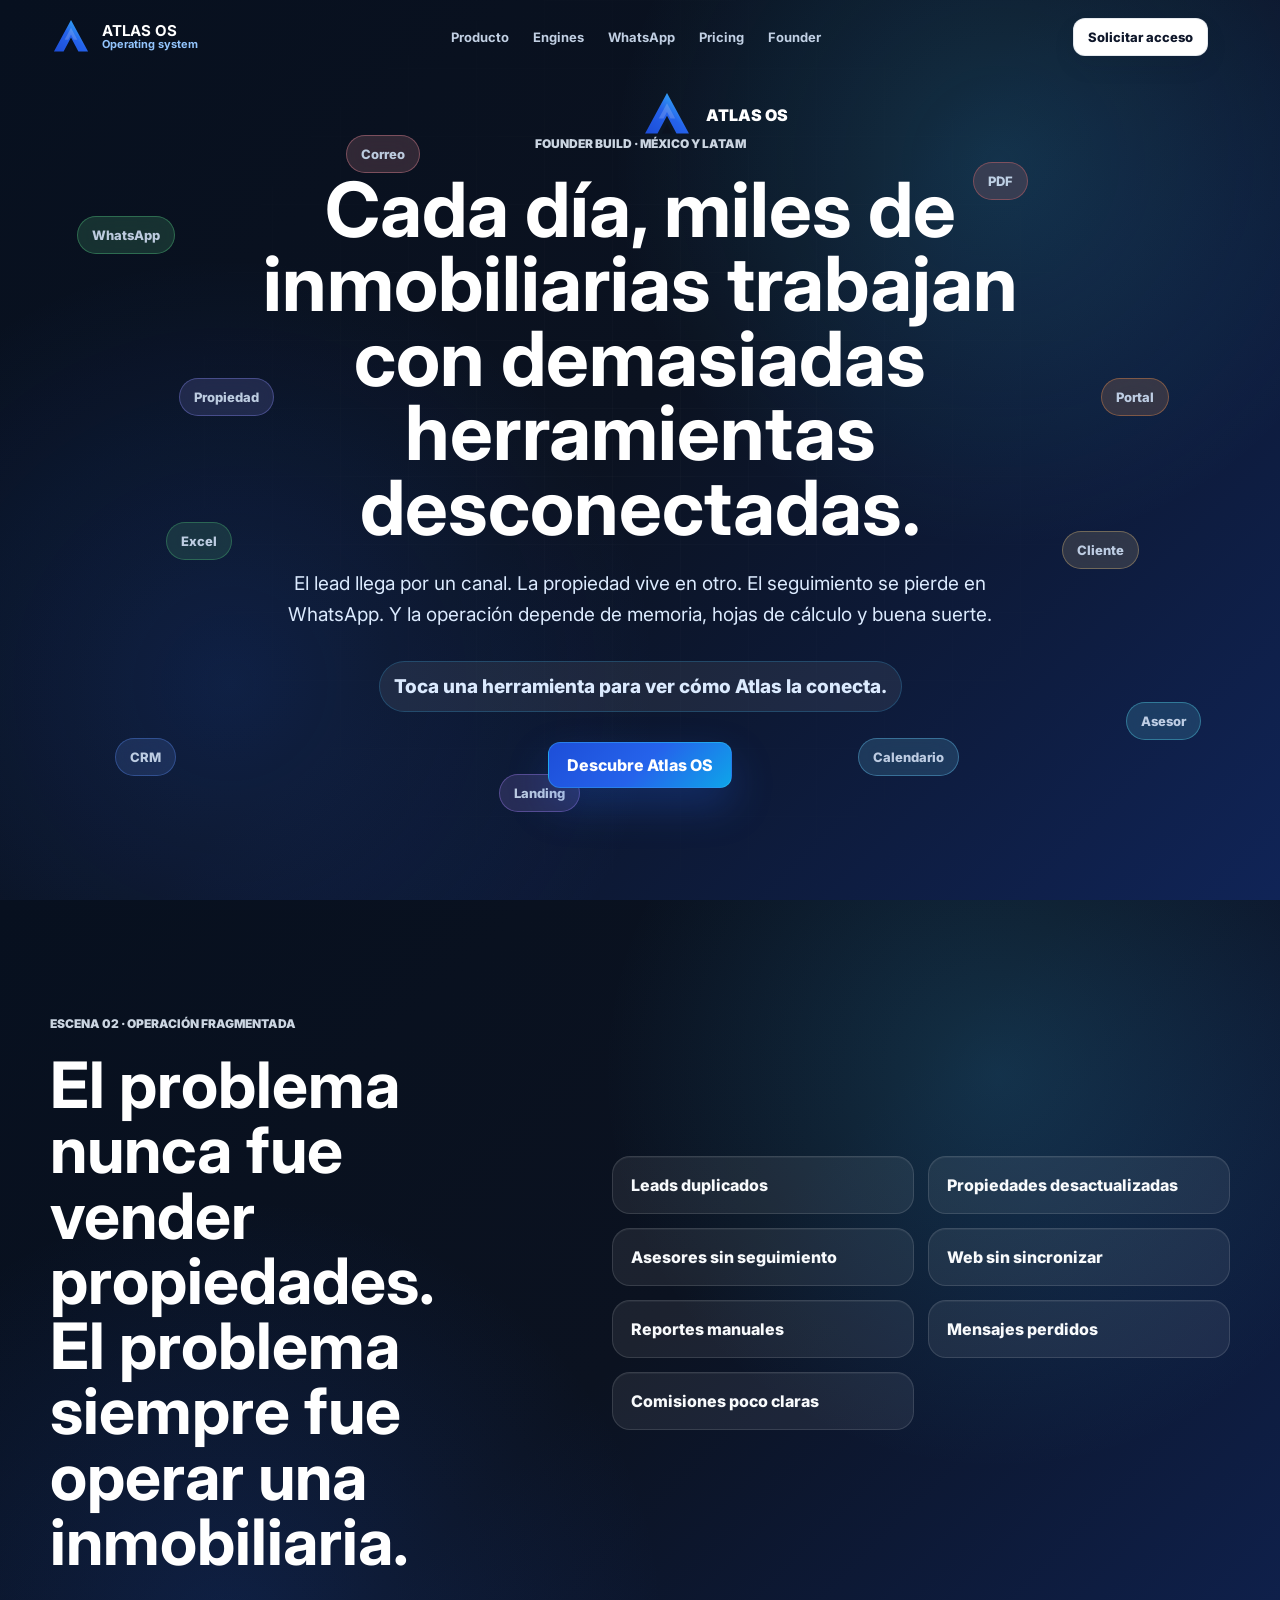
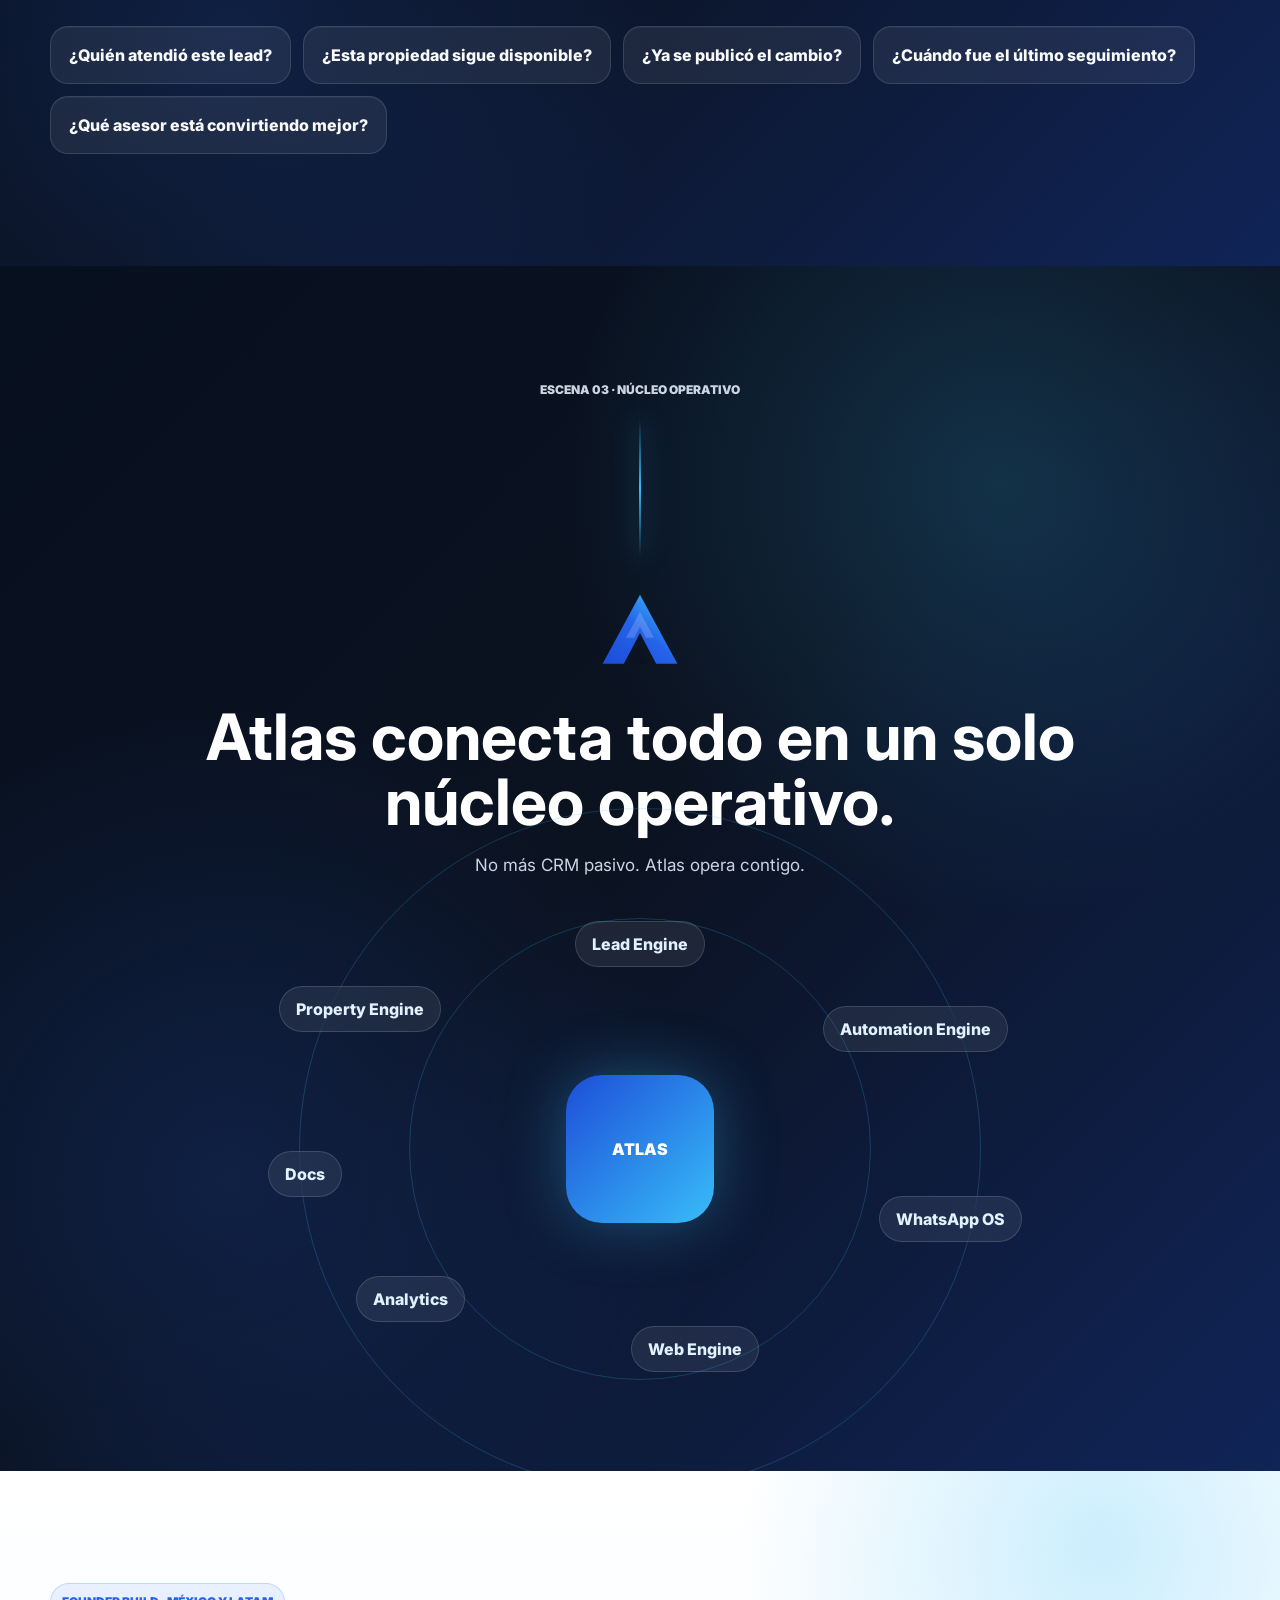
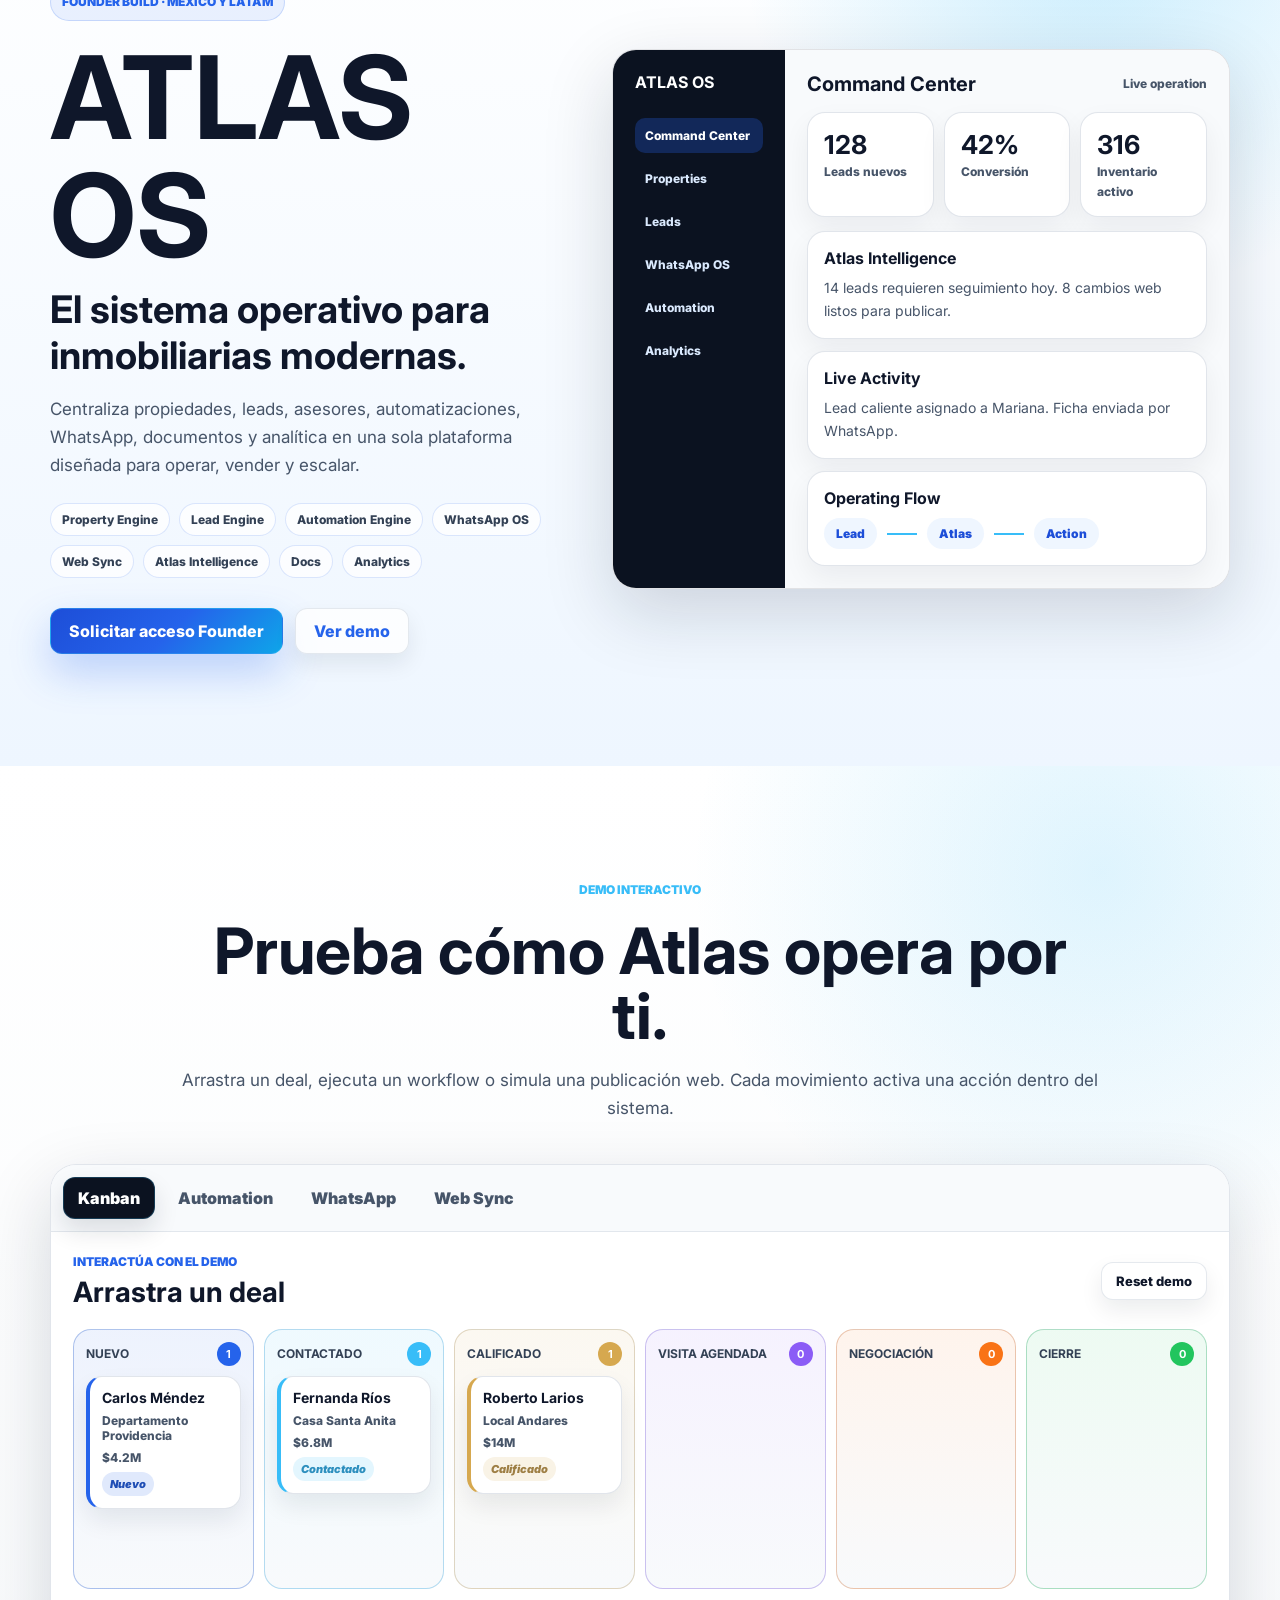
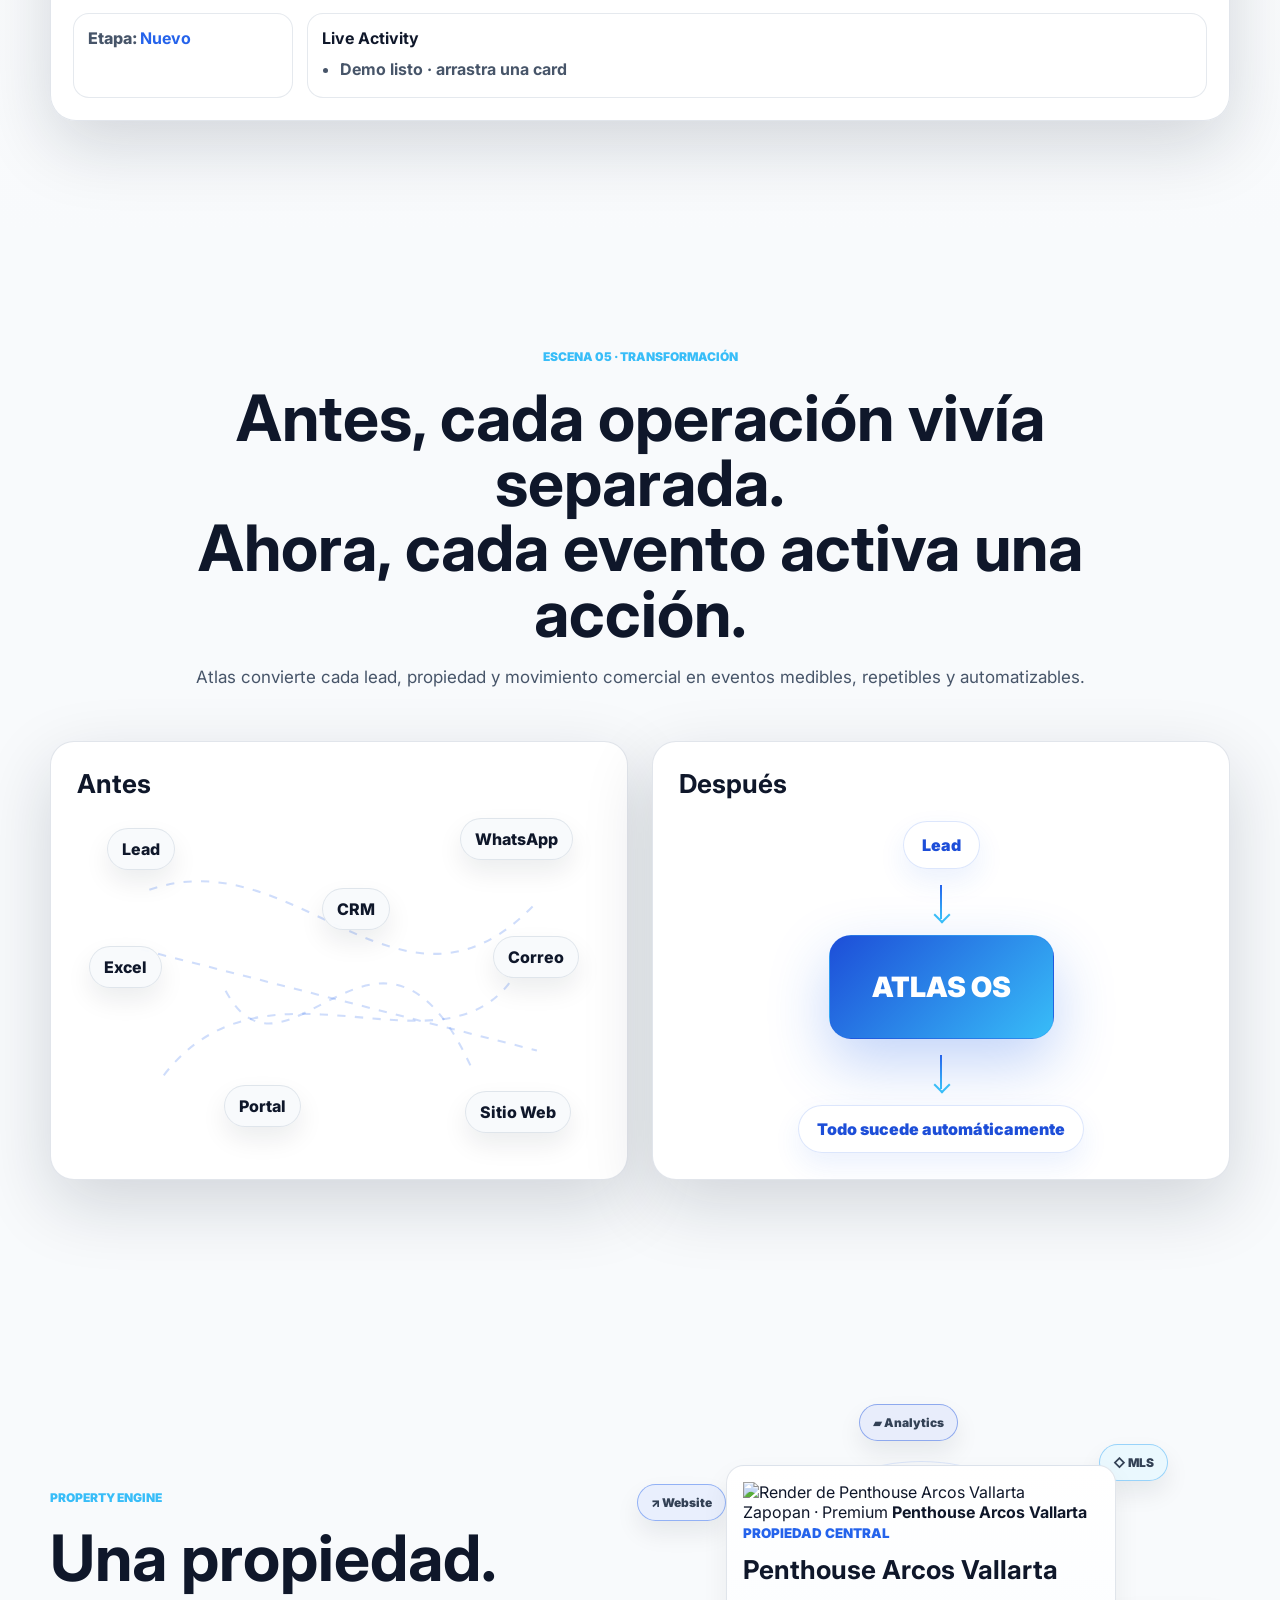
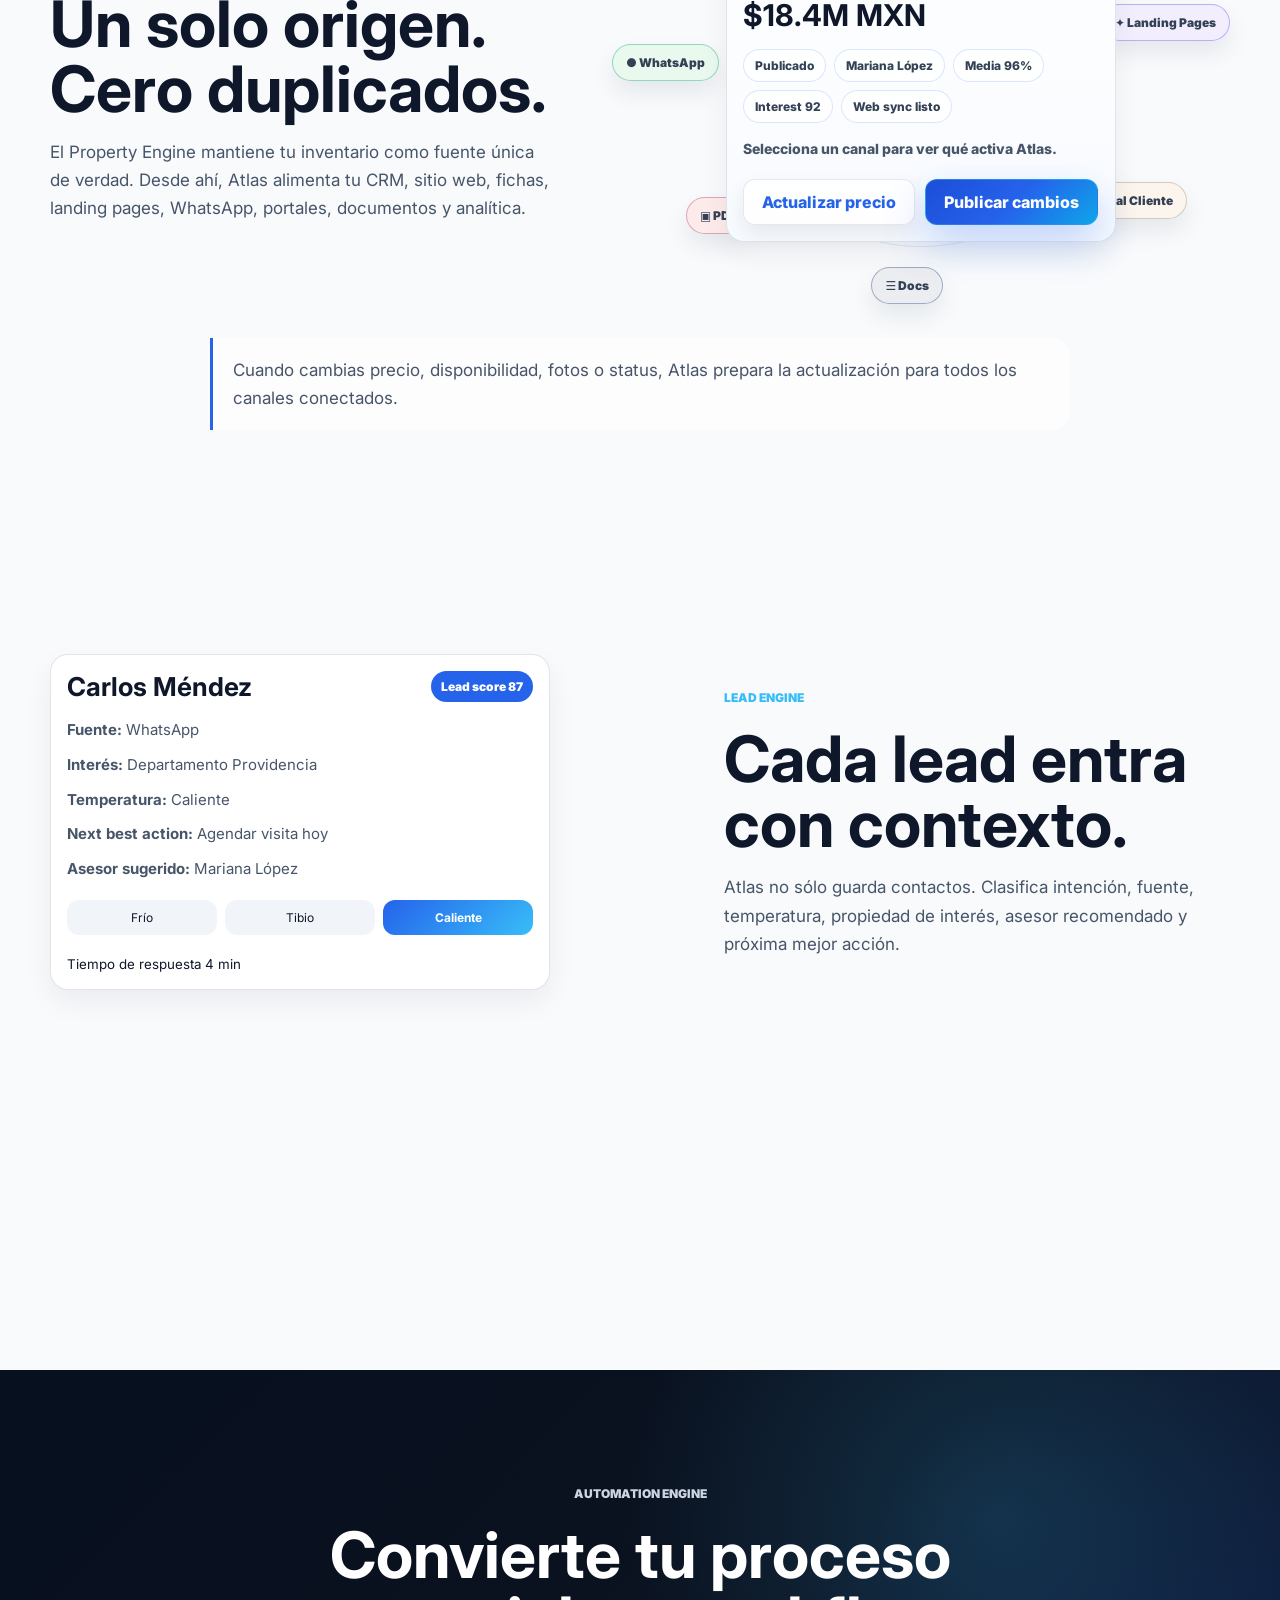
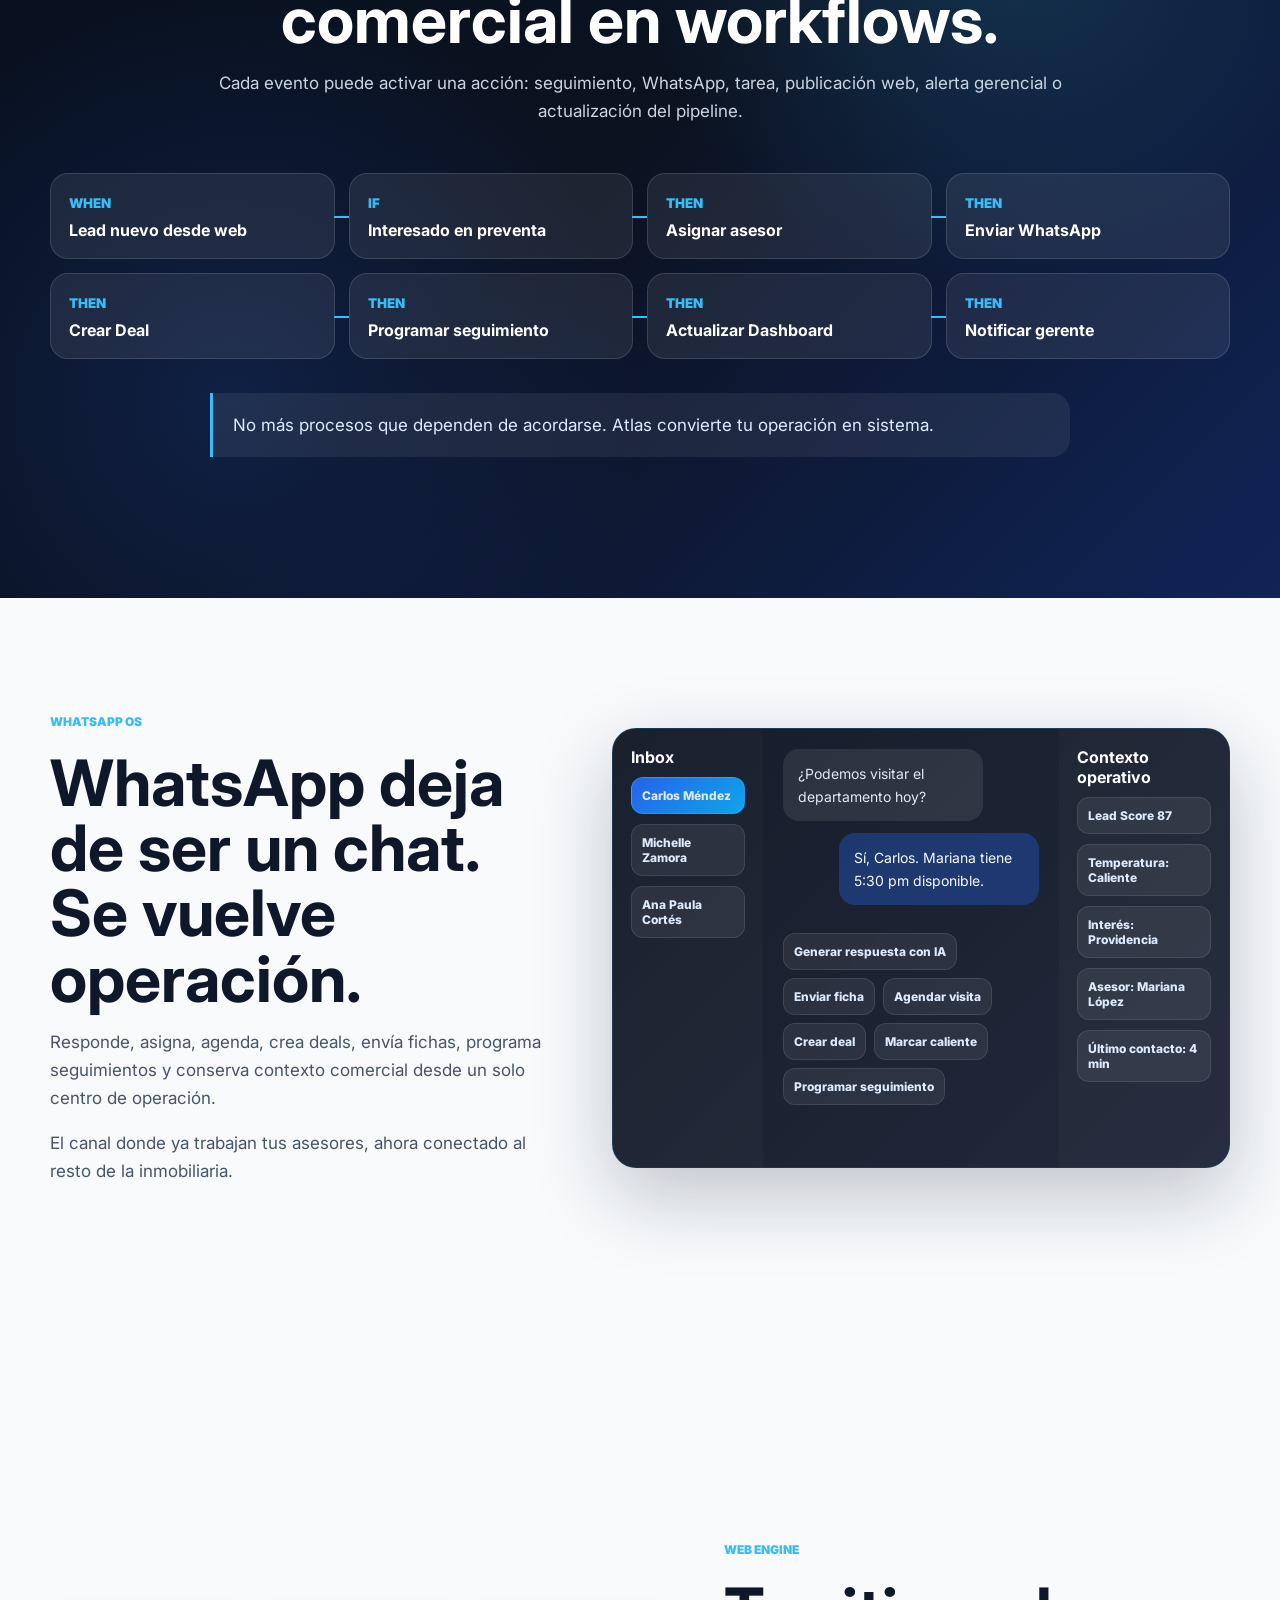
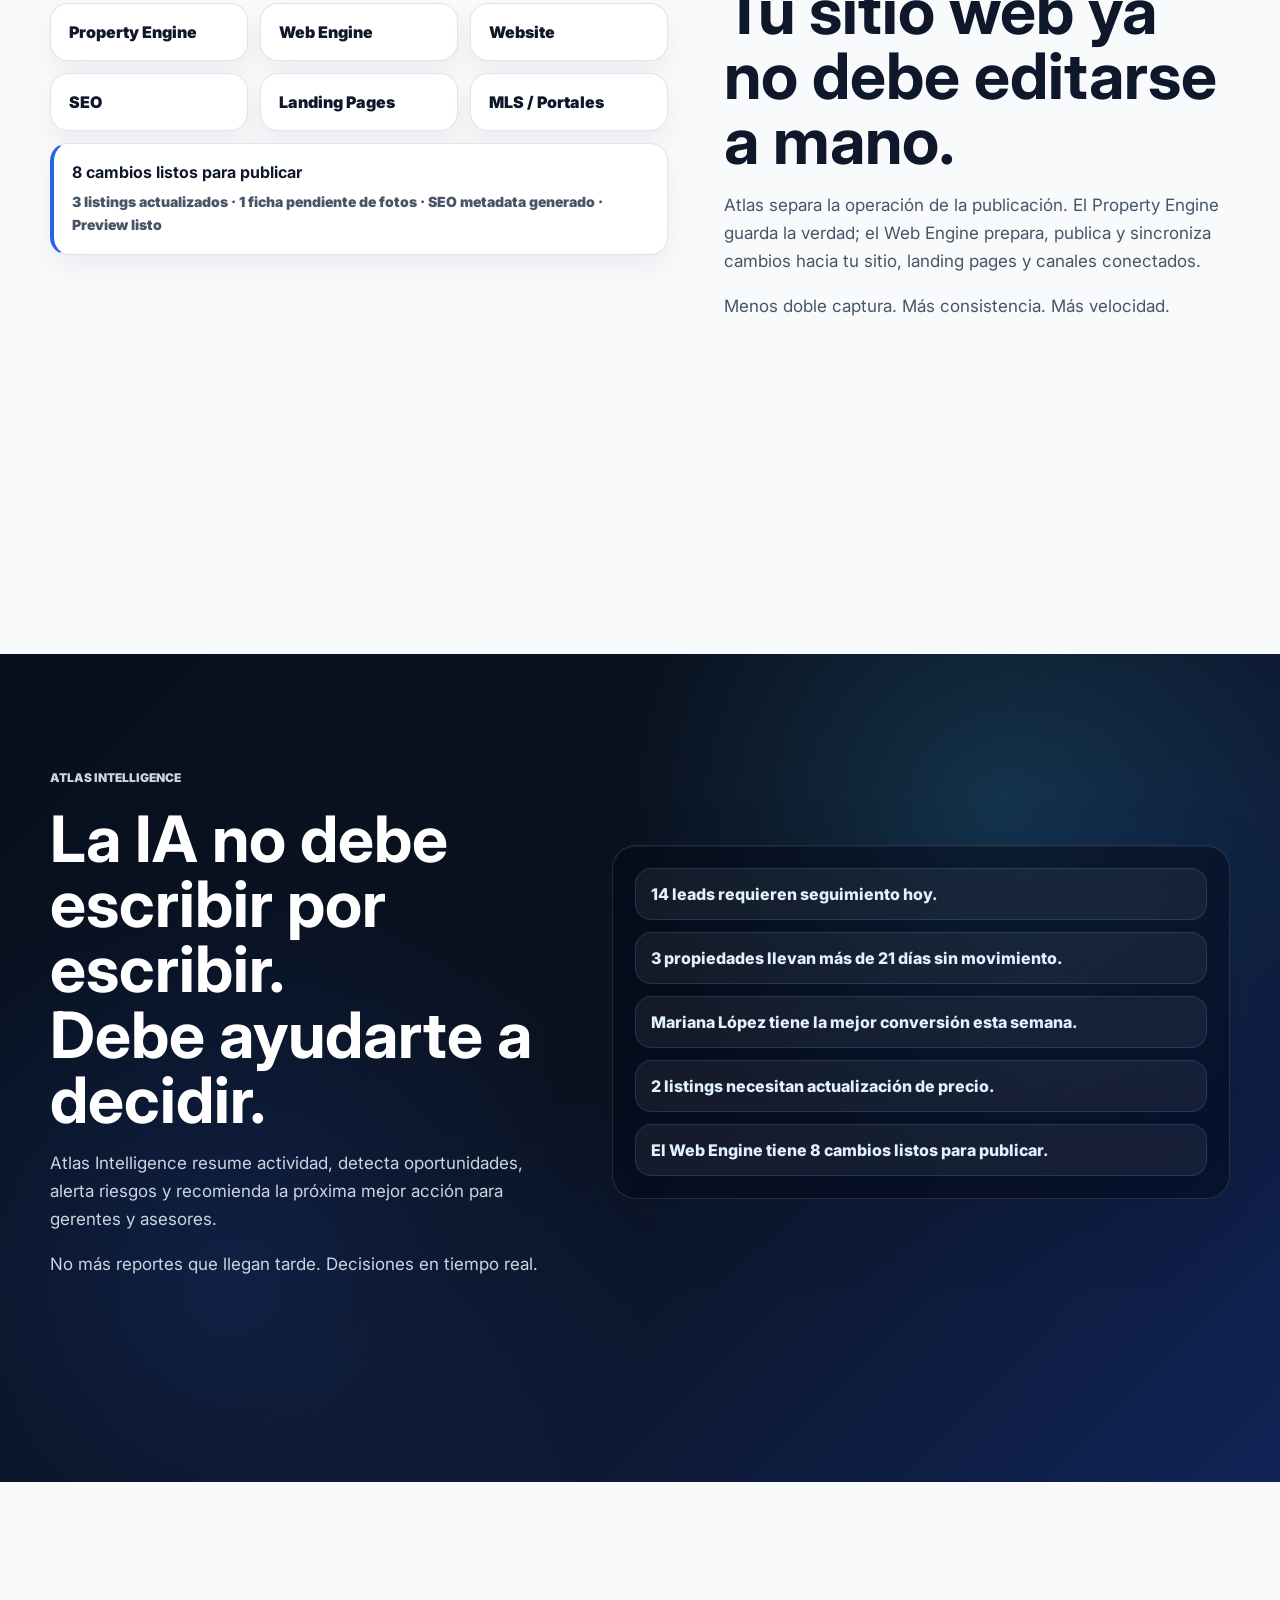
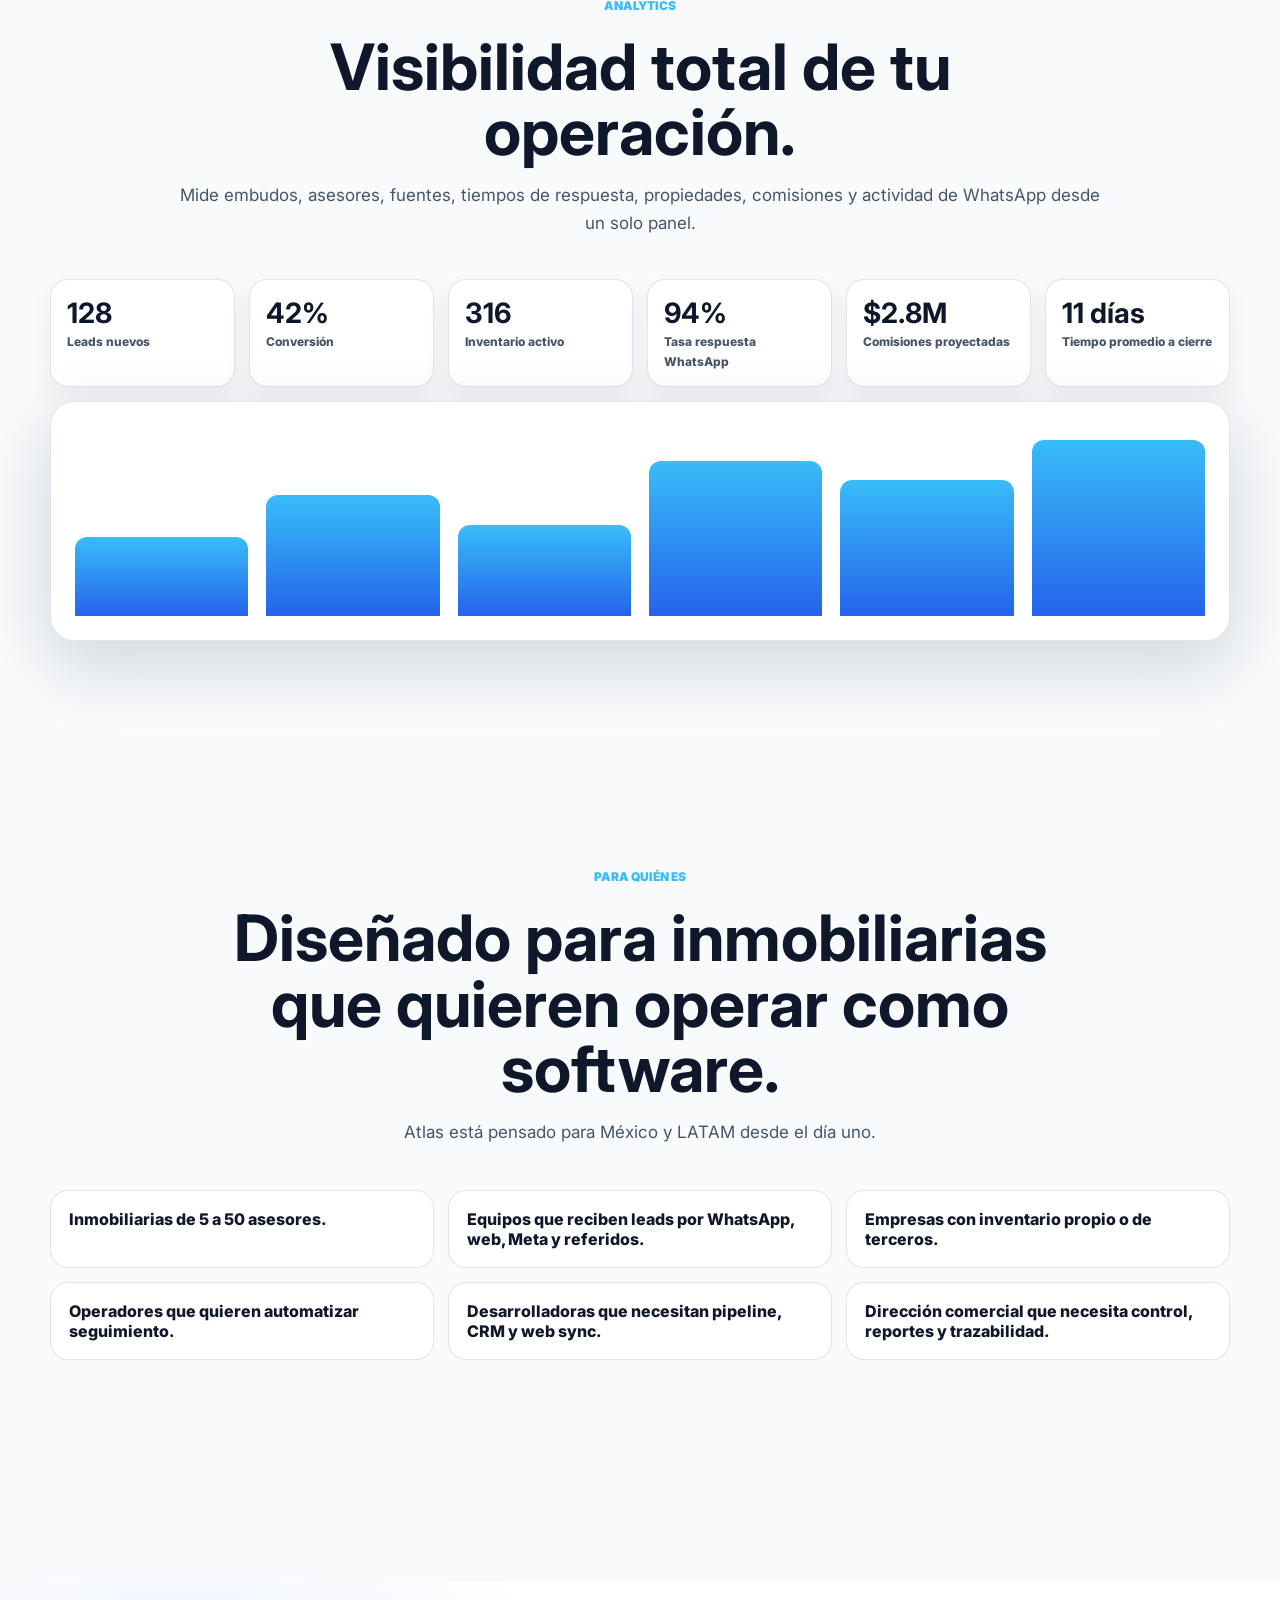
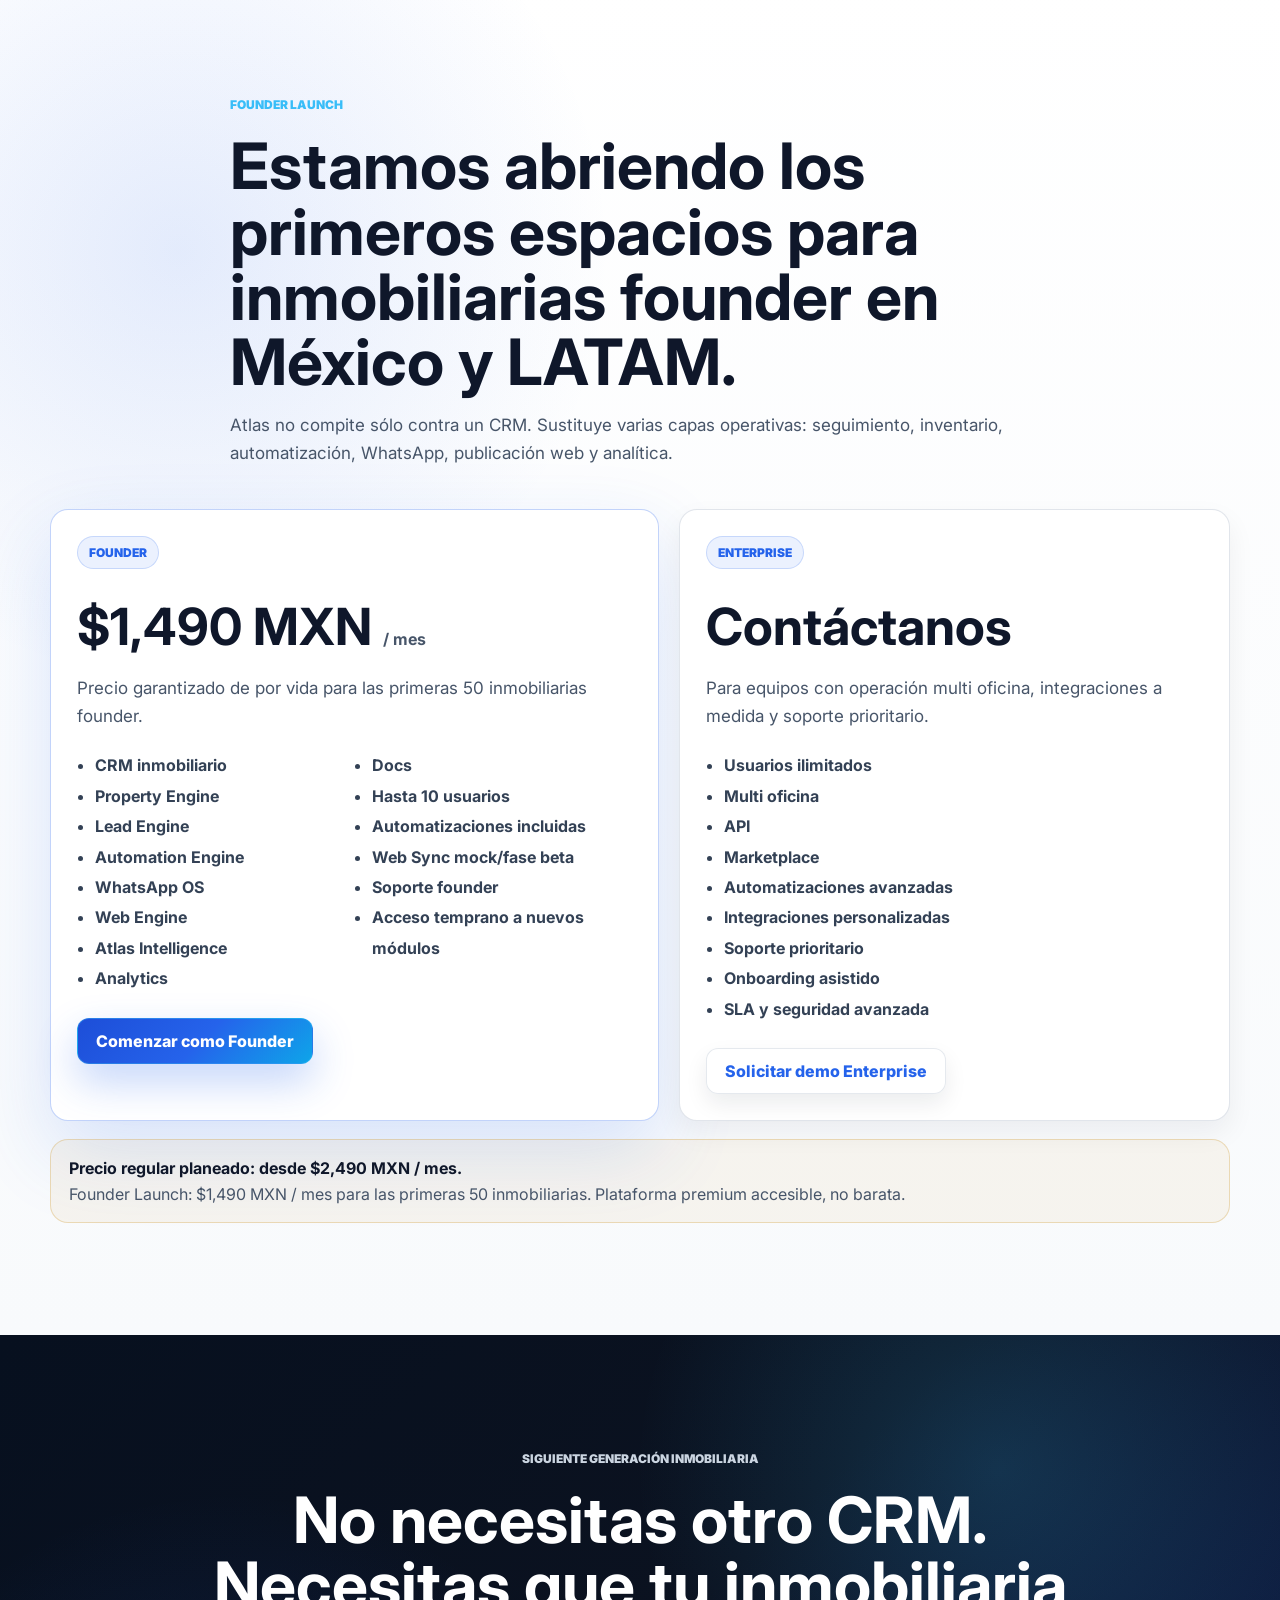
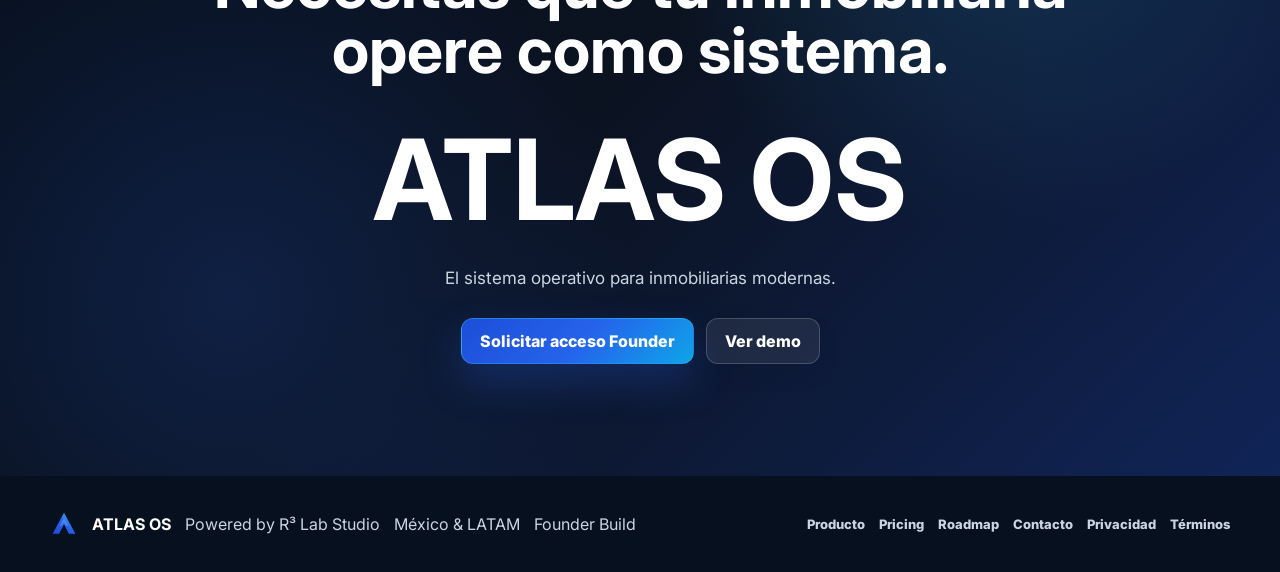
==== commit 7ce45e44: "Add files via upload" ====
--- a/index.html
+++ b/index.html
@@ -200,9 +200,15 @@
             </div>
             <div class="websync-demo">
               <article class="property-card demo-property">
+                <div class="property-media">
+                  <img src="assets/images/penthouse-arcos-vallarta.jpg" alt="Render de Penthouse Arcos Vallarta">
+                  <span>Zapopan · Premium</span>
+                  <b>Penthouse Arcos Vallarta</b>
+                </div>
                 <small>Propiedad central</small>
                 <h3>Penthouse Arcos Vallarta</h3>
                 <strong id="syncPrice">$18.4M MXN</strong>
+                <div class="listing-specs"><span>3 recámaras</span><span>3.5 baños</span><span>280 m²</span><span>Terraza</span></div>
                 <div class="property-meta"><span id="syncBadge">Publicado</span><span>Mariana López</span><span>Web Engine</span></div>
               </article>
               <div class="sync-actions"><button class="btn secondary" id="updatePrice">Actualizar precio</button><button class="btn primary" id="publishChanges">Publicar cambios</button><div class="activity-feed"><b>Eventos Web Sync</b><ul id="syncActivity"><li>Web Engine sincronizado</li></ul></div></div>
@@ -245,6 +251,11 @@
           </div>
           <div class="property-visual reveal">
             <article class="property-card" id="propertyCard">
+              <div class="property-media">
+                <img src="assets/images/penthouse-arcos-vallarta.jpg" alt="Render de Penthouse Arcos Vallarta">
+                <span>Zapopan · Premium</span>
+                <b>Penthouse Arcos Vallarta</b>
+              </div>
               <small>Propiedad central</small>
               <h3>Penthouse Arcos Vallarta</h3>
               <strong id="propertyPrice">$18.4M MXN</strong>
@@ -384,6 +395,6 @@
       <button class="btn primary" id="modalOk">Entendido</button>
     </dialog>
 
-    <script src="app.js"></script>
+    <script src="story.js"></script>
   </body>
 </html>
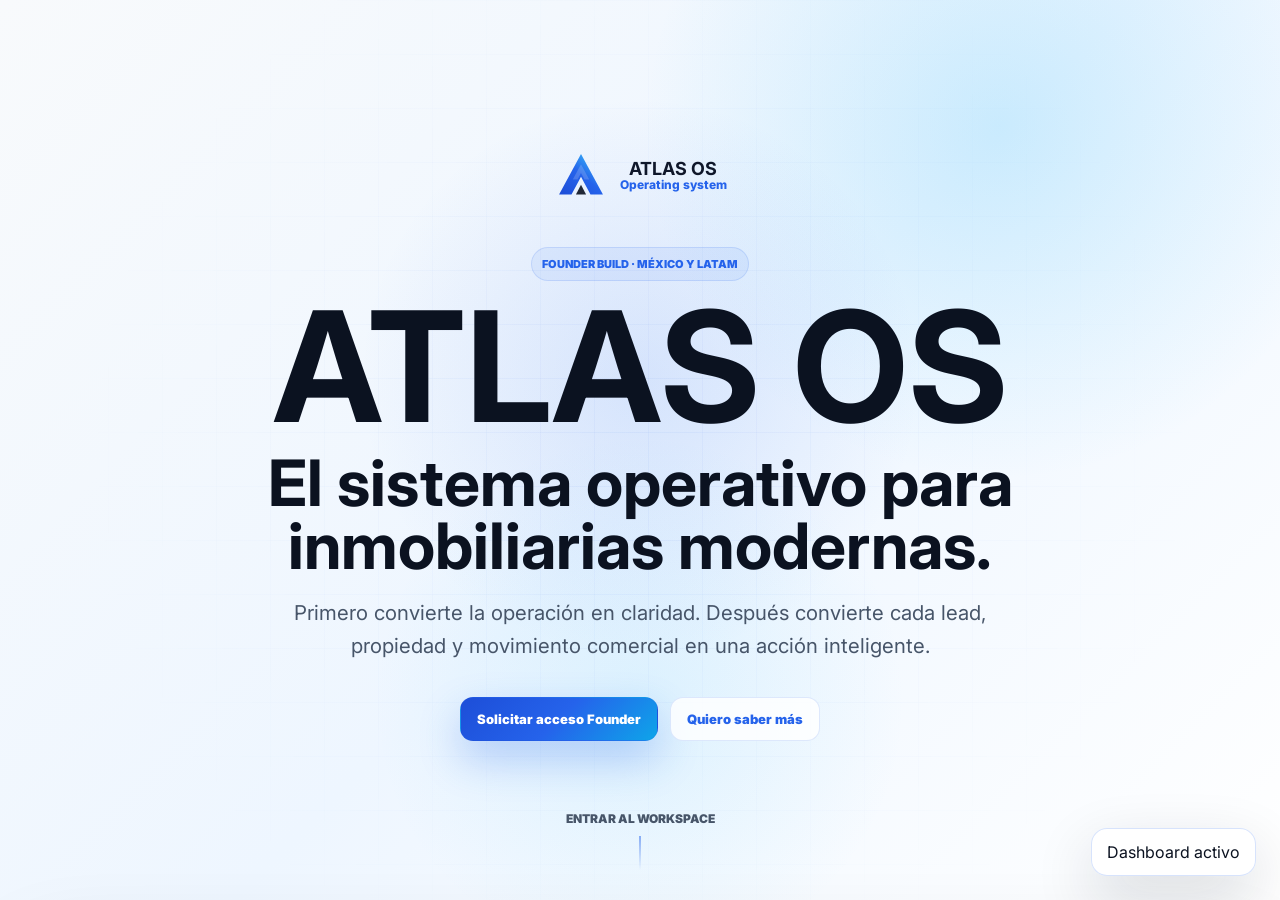
==== commit aae994e4: "Add files via upload" ====
--- a/index.html
+++ b/index.html
@@ -4,397 +4,67 @@
     <meta charset="utf-8">
     <meta name="viewport" content="width=device-width, initial-scale=1">
     <title>ATLAS OS | Sistema operativo inmobiliario</title>
-    <meta name="description" content="ATLAS OS centraliza propiedades, leads, WhatsApp, automatizaciones, web sync, documentos y analítica para inmobiliarias modernas.">
+    <meta name="description" content="ATLAS OS, el sistema operativo para inmobiliarias modernas.">
     <link rel="preconnect" href="https://fonts.googleapis.com">
     <link rel="preconnect" href="https://fonts.gstatic.com" crossorigin>
     <link href="https://fonts.googleapis.com/css2?family=Inter:wght@400;500;600;700;800;900&display=swap" rel="stylesheet">
     <link rel="icon" href="assets/brand/atlas-symbol.svg" type="image/svg+xml">
     <link rel="stylesheet" href="styles.css">
   </head>
-  <body>
-    <header class="site-header" id="siteHeader">
-      <a class="brand" href="#intro" aria-label="ATLAS OS inicio">
-        <img src="assets/brand/atlas-symbol.svg" alt="">
-        <span><strong>ATLAS OS</strong><small>Operating system</small></span>
-      </a>
-      <nav class="nav-links" id="navLinks" aria-label="Navegación principal">
-        <a href="#product">Producto</a>
-        <a href="#engines">Engines</a>
-        <a href="#whatsapp">WhatsApp</a>
-        <a href="#pricing">Pricing</a>
-        <a href="#founder">Founder</a>
-      </nav>
-      <button class="btn compact nav-cta" data-scroll="#pricing">Solicitar acceso</button>
-      <button class="menu-button" id="menuButton" aria-label="Abrir menú" aria-expanded="false"><span></span><span></span></button>
-    </header>
-
-    <main>
-      <section class="scene intro dark" id="intro">
-        <div class="ambient-grid"></div>
-        <div class="intro-brand reveal">
+  <body class="atlas-product-home">
+    <main class="product-home">
+      <section class="atlas-experience" aria-labelledby="homeTitle">
+        <a class="product-brand hero-brand" href="index.html">
           <img src="assets/brand/atlas-symbol.svg" alt="">
-          <span>ATLAS OS</span>
+          <span><strong>ATLAS OS</strong><small>Operating system</small></span>
+        </a>
+        <div class="hero-message">
+          <p class="product-badge">Founder Build · México y LATAM</p>
+          <h1 id="homeTitle">ATLAS OS</h1>
+          <h2>El sistema operativo para inmobiliarias modernas.</h2>
+          <p class="product-copy">Primero convierte la operación en claridad. Después convierte cada lead, propiedad y movimiento comercial en una acción inteligente.</p>
         </div>
-        <div class="chaos-field" aria-label="Herramientas desconectadas">
-          <button class="hero-pill whatsapp" style="--x:6%;--y:24%;--d:0s" data-pill-copy="WhatsApp conectado al seguimiento comercial.">WhatsApp</button>
-          <button class="hero-pill excel" style="--x:13%;--y:58%;--d:.7s" data-pill-copy="Excel deja de ser la fuente de verdad.">Excel</button>
-          <button class="hero-pill correo" style="--x:27%;--y:15%;--d:1.4s" data-pill-copy="Correos convertidos en eventos operativos.">Correo</button>
-          <button class="hero-pill pdf" style="--x:76%;--y:18%;--d:.3s" data-pill-copy="Fichas PDF generadas desde inventario vivo.">PDF</button>
-          <button class="hero-pill portal" style="--x:86%;--y:42%;--d:1s" data-pill-copy="Portales alimentados desde un solo origen.">Portal</button>
-          <button class="hero-pill calendario" style="--x:67%;--y:82%;--d:.5s" data-pill-copy="Agenda comercial conectada al pipeline.">Calendario</button>
-          <button class="hero-pill landing" style="--x:39%;--y:86%;--d:1.7s" data-pill-copy="Landings generadas desde cada propiedad.">Landing</button>
-          <button class="hero-pill crm" style="--x:9%;--y:82%;--d:1.1s" data-pill-copy="CRM como parte del sistema, no como silo.">CRM</button>
-          <button class="hero-pill asesor" style="--x:88%;--y:78%;--d:.9s" data-pill-copy="Asesores con siguiente acción clara.">Asesor</button>
-          <button class="hero-pill cliente" style="--x:83%;--y:59%;--d:1.8s" data-pill-copy="Clientes con contexto y respuesta rápida.">Cliente</button>
-          <button class="hero-pill propiedad" style="--x:14%;--y:42%;--d:.2s" data-pill-copy="Propiedades como fuente única de verdad.">Propiedad</button>
+        <div class="product-actions">
+          <button class="product-btn primary" id="founderAccess" type="button">Solicitar acceso Founder</button>
+          <a class="product-btn secondary" href="story.html">Quiero saber más</a>
         </div>
-        <div class="container intro-copy reveal">
-          <p class="eyebrow">Founder Build · México y LATAM</p>
-          <h1>Cada día, miles de inmobiliarias trabajan con demasiadas herramientas desconectadas.</h1>
-          <p>El lead llega por un canal. La propiedad vive en otro. El seguimiento se pierde en WhatsApp. Y la operación depende de memoria, hojas de cálculo y buena suerte.</p>
-          <p class="hero-microcopy" id="heroMicrocopy">Toca una herramienta para ver cómo Atlas la conecta.</p>
-          <button class="btn primary" data-scroll="#problem">Descubre Atlas OS</button>
-        </div>
+        <a class="scroll-cue" href="#workspace">Entrar al Workspace</a>
       </section>
 
-      <section class="scene problem dark" id="problem">
-        <div class="container split">
-          <div class="story-copy reveal">
-            <p class="eyebrow">Escena 02 · Operación fragmentada</p>
-            <h2>El problema nunca fue vender propiedades.<br>El problema siempre fue operar una inmobiliaria.</h2>
+      <section class="workspace-experience" id="workspace" aria-label="Workspace Experience">
+        <section class="atlas-dashboard atlas-workspace" aria-label="ATLAS OS workspace">
+          <aside class="dash-sidebar">
+            <div class="dash-mark"><img src="assets/brand/atlas-symbol.svg" alt=""><span>ATLAS</span></div>
+            <button class="active" data-view="command"><i>⌘</i><span>Dashboard</span></button>
+            <button data-view="property"><i>⌂</i><span>Property Engine</span></button>
+            <button data-view="crm"><i>◎</i><span>CRM</span></button>
+            <button data-view="kanban"><i>▦</i><span>Kanban</span></button>
+            <button data-view="whatsapp"><i>◉</i><span>WhatsApp</span></button>
+            <button data-view="automation"><i>⚡</i><span>Automation</span></button>
+            <button data-view="analytics"><i>▰</i><span>Analytics</span></button>
+            <button data-view="docs"><i>☰</i><span>Docs</span></button>
+            <button data-view="marketplace"><i>◇</i><span>Marketplace</span></button>
+          </aside>
+          <div class="dash-main">
+            <header class="dash-top">
+              <div><p id="dashEyebrow">Live operation</p><h3 id="dashTitle">Command Center</h3></div>
+              <span class="dash-status"><i></i>Online</span>
+            </header>
+            <div class="dash-view" id="dashView"></div>
           </div>
-          <div class="pain-grid reveal">
-            <article>Leads duplicados</article>
-            <article>Propiedades desactualizadas</article>
-            <article>Asesores sin seguimiento</article>
-            <article>Web sin sincronizar</article>
-            <article>Reportes manuales</article>
-            <article>Mensajes perdidos</article>
-            <article>Comisiones poco claras</article>
-          </div>
-        </div>
-        <div class="container question-rail reveal">
-          <span>¿Quién atendió este lead?</span>
-          <span>¿Esta propiedad sigue disponible?</span>
-          <span>¿Ya se publicó el cambio?</span>
-          <span>¿Cuándo fue el último seguimiento?</span>
-          <span>¿Qué asesor está convirtiendo mejor?</span>
-        </div>
-      </section>
-
-      <section class="scene nucleus dark" id="product">
-        <div class="container center reveal">
-          <p class="eyebrow">Escena 03 · Núcleo operativo</p>
-          <div class="atlas-line"></div>
-          <img class="big-logo" src="assets/brand/atlas-symbol.svg" alt="">
-          <h2>Atlas conecta todo en un solo núcleo operativo.</h2>
-          <p>No más CRM pasivo. Atlas opera contigo.</p>
-        </div>
-        <div class="container orbit reveal" id="engines">
-          <div class="core">ATLAS</div>
-          <span>Property Engine</span><span>Lead Engine</span><span>Automation Engine</span><span>WhatsApp OS</span><span>Web Engine</span><span>Analytics</span><span>Docs</span>
-        </div>
-      </section>
-
-      <section class="scene hero" id="demo">
-        <div class="container hero-grid">
-          <div class="hero-copy reveal">
-            <p class="badge">Founder Build · México y LATAM</p>
-            <h2>ATLAS OS</h2>
-            <h3>El sistema operativo para inmobiliarias modernas.</h3>
-            <p>Centraliza propiedades, leads, asesores, automatizaciones, WhatsApp, documentos y analítica en una sola plataforma diseñada para operar, vender y escalar.</p>
-            <div class="chip-row">
-              <span>Property Engine</span><span>Lead Engine</span><span>Automation Engine</span><span>WhatsApp OS</span><span>Web Sync</span><span>Atlas Intelligence</span><span>Docs</span><span>Analytics</span>
-            </div>
-            <div class="actions">
-              <button class="btn primary" data-scroll="#pricing">Solicitar acceso Founder</button>
-              <button class="btn secondary" data-scroll="#demo">Ver demo</button>
-            </div>
-          </div>
-          <div class="dashboard-mock reveal" aria-label="Mockup de dashboard ATLAS OS">
-            <aside>
-              <strong>ATLAS OS</strong>
-              <span class="active">Command Center</span><span>Properties</span><span>Leads</span><span>WhatsApp OS</span><span>Automation</span><span>Analytics</span>
-            </aside>
-            <section>
-              <div class="mock-top"><b>Command Center</b><small>Live operation</small></div>
-              <div class="kpis">
-                <div><strong>128</strong><span>Leads nuevos</span></div><div><strong>42%</strong><span>Conversión</span></div><div><strong>316</strong><span>Inventario activo</span></div>
-              </div>
-              <div class="mock-panels">
-                <article><b>Atlas Intelligence</b><p>14 leads requieren seguimiento hoy. 8 cambios web listos para publicar.</p></article>
-                <article><b>Live Activity</b><p>Lead caliente asignado a Mariana. Ficha enviada por WhatsApp.</p></article>
-                <article class="flow"><b>Operating Flow</b><span>Lead</span><i></i><span>Atlas</span><i></i><span>Action</span></article>
-              </div>
-            </section>
-          </div>
-        </div>
-      </section>
-
-      <section class="scene interactive-demo" id="interactive-demo">
-        <div class="container center reveal">
-          <p class="eyebrow">Demo interactivo</p>
-          <h2>Prueba cómo Atlas opera por ti.</h2>
-          <p>Arrastra un deal, ejecuta un workflow o simula una publicación web. Cada movimiento activa una acción dentro del sistema.</p>
-        </div>
-        <div class="container demo-shell reveal">
-          <div class="demo-tabs" role="tablist" aria-label="Demos interactivos">
-            <button class="demo-tab active" data-demo-tab="kanban" role="tab" aria-selected="true">Kanban</button>
-            <button class="demo-tab" data-demo-tab="automation" role="tab" aria-selected="false">Automation</button>
-            <button class="demo-tab" data-demo-tab="whatsapp" role="tab" aria-selected="false">WhatsApp</button>
-            <button class="demo-tab" data-demo-tab="websync" role="tab" aria-selected="false">Web Sync</button>
-          </div>
-
-          <section class="demo-panel active" data-demo-panel="kanban" role="tabpanel">
-            <div class="demo-heading">
-              <div><span>Interactúa con el demo</span><h3>Arrastra un deal</h3></div>
-              <button class="btn compact" id="resetKanban">Reset demo</button>
-            </div>
-            <div class="kanban-demo" id="kanbanDemo" aria-label="Kanban demo">
-              <div class="kanban-column" data-stage="Nuevo"><b>Nuevo</b></div>
-              <div class="kanban-column" data-stage="Contactado"><b>Contactado</b></div>
-              <div class="kanban-column" data-stage="Calificado"><b>Calificado</b></div>
-              <div class="kanban-column" data-stage="Visita agendada"><b>Visita agendada</b></div>
-              <div class="kanban-column" data-stage="Negociación"><b>Negociación</b></div>
-              <div class="kanban-column" data-stage="Cierre"><b>Cierre</b></div>
-            </div>
-            <div class="demo-status-row">
-              <div class="stage-badge">Etapa: <strong id="dealStageBadge">Nuevo</strong></div>
-              <div class="activity-feed"><b>Live Activity</b><ul id="kanbanActivity"><li>Demo listo · arrastra una card</li></ul></div>
-            </div>
-          </section>
-
-          <section class="demo-panel" data-demo-panel="automation" role="tabpanel" hidden>
-            <div class="demo-heading">
-              <div><span>Ejecuta un workflow</span><h3>Automation Engine demo</h3></div>
-              <label class="switch"><input type="checkbox" id="workflowToggle" checked><span></span>Workflow ON</label>
-            </div>
-            <div class="automation-demo">
-              <article class="auto-node" data-step="0"><small>WHEN</small><b>Lead nuevo</b><i></i></article>
-              <article class="auto-node" data-step="1"><small>IF</small><b>Interés en propiedad premium</b><i></i></article>
-              <article class="auto-node" data-step="2"><small>THEN</small><b>Asignar asesor</b><i></i></article>
-              <article class="auto-node" data-step="3"><small>THEN</small><b>Enviar WhatsApp</b><i></i></article>
-              <article class="auto-node" data-step="4"><small>THEN</small><b>Crear deal</b><i></i></article>
-              <article class="auto-node" data-step="5"><small>THEN</small><b>Programar seguimiento</b><i></i></article>
-              <article class="auto-node" data-step="6"><small>THEN</small><b>Actualizar dashboard</b><i></i></article>
-            </div>
-            <div class="demo-actions"><button class="btn primary" id="runWorkflow">Run demo</button><span id="workflowResult">Workflow listo.</span></div>
-          </section>
-
-          <section class="demo-panel" data-demo-panel="whatsapp" role="tabpanel" hidden>
-            <div class="demo-heading">
-              <div><span>Interactúa con WhatsApp OS</span><h3>Chat con contexto operativo</h3></div>
-              <div class="stage-badge">Lead Score: <strong id="waScore">87</strong></div>
-            </div>
-            <div class="whatsapp-demo">
-              <aside id="waConversations"></aside>
-              <main><div id="waChat"></div><div class="quick-actions"><button id="aiReply" aria-label="Demo WhatsApp generar respuesta IA">Generar respuesta IA</button><button id="sendSheet" aria-label="Demo WhatsApp enviar ficha">Enviar ficha</button><button id="createDeal" aria-label="Demo WhatsApp crear deal">Crear deal</button><button id="markHot" aria-label="Demo WhatsApp marcar caliente">Marcar caliente</button></div></main>
-              <section><b>Contexto operativo</b><span id="waTemp">Temperatura: Caliente</span><span id="waProperty">Interés: Departamento Providencia</span><span id="waAdvisor">Asesor: Mariana López</span><span id="waLast">Último contacto: 4 min</span><span id="waDeal">Deal pendiente</span></section>
-            </div>
-          </section>
-
-          <section class="demo-panel" data-demo-panel="websync" role="tabpanel" hidden>
-            <div class="demo-heading">
-              <div><span>Simula Web Sync</span><h3>Property Engine → Web Engine</h3></div>
-              <div class="stage-badge">Queue: <strong id="syncQueue">8</strong> cambios</div>
-            </div>
-            <div class="websync-demo">
-              <article class="property-card demo-property">
-                <div class="property-media">
-                  <img src="assets/images/penthouse-arcos-vallarta.jpg" alt="Render de Penthouse Arcos Vallarta">
-                  <span>Zapopan · Premium</span>
-                  <b>Penthouse Arcos Vallarta</b>
-                </div>
-                <small>Propiedad central</small>
-                <h3>Penthouse Arcos Vallarta</h3>
-                <strong id="syncPrice">$18.4M MXN</strong>
-                <div class="listing-specs"><span>3 recámaras</span><span>3.5 baños</span><span>280 m²</span><span>Terraza</span></div>
-                <div class="property-meta"><span id="syncBadge">Publicado</span><span>Mariana López</span><span>Web Engine</span></div>
-              </article>
-              <div class="sync-actions"><button class="btn secondary" id="updatePrice">Actualizar precio</button><button class="btn primary" id="publishChanges">Publicar cambios</button><div class="activity-feed"><b>Eventos Web Sync</b><ul id="syncActivity"><li>Web Engine sincronizado</li></ul></div></div>
-            </div>
-          </section>
-        </div>
-        <div class="toast" id="demoToast" role="status" aria-live="polite"></div>
-      </section>
-
-      <section class="scene before-after">
-        <div class="container center reveal">
-          <p class="eyebrow">Escena 05 · Transformación</p>
-          <h2>Antes, cada operación vivía separada.<br>Ahora, cada evento activa una acción.</h2>
-          <p>Atlas convierte cada lead, propiedad y movimiento comercial en eventos medibles, repetibles y automatizables.</p>
-        </div>
-        <div class="container comparison reveal">
-          <article class="chaos-map">
-            <h3>Antes</h3>
-            <svg class="chaos-lines" viewBox="0 0 520 320" aria-hidden="true">
-              <path d="M76 70 C220 20 320 220 450 84"/>
-              <path d="M90 250 C190 120 360 260 430 154"/>
-              <path d="M150 168 C210 280 300 44 390 246"/>
-              <path d="M68 128 L452 226"/>
-            </svg>
-            <span class="tool lead">Lead</span><span class="tool whats">WhatsApp</span><span class="tool excel">Excel</span><span class="tool crm">CRM</span><span class="tool mail">Correo</span><span class="tool portal">Portal</span><span class="tool web">Sitio Web</span>
-          </article>
-          <article class="clean-map">
-            <h3>Después</h3>
-            <div class="clean-flow"><span>Lead</span><i></i><b>ATLAS OS</b><i></i><span>Todo sucede automáticamente</span></div>
-          </article>
-        </div>
-      </section>
-
-      <section class="scene engine property-engine">
-        <div class="container engine-grid">
-          <div class="story-copy reveal">
-            <p class="eyebrow">Property Engine</p>
-            <h2>Una propiedad.<br>Un solo origen.<br>Cero duplicados.</h2>
-            <p>El Property Engine mantiene tu inventario como fuente única de verdad. Desde ahí, Atlas alimenta tu CRM, sitio web, fichas, landing pages, WhatsApp, portales, documentos y analítica.</p>
-          </div>
-          <div class="property-visual reveal">
-            <article class="property-card" id="propertyCard">
-              <div class="property-media">
-                <img src="assets/images/penthouse-arcos-vallarta.jpg" alt="Render de Penthouse Arcos Vallarta">
-                <span>Zapopan · Premium</span>
-                <b>Penthouse Arcos Vallarta</b>
-              </div>
-              <small>Propiedad central</small>
-              <h3>Penthouse Arcos Vallarta</h3>
-              <strong id="propertyPrice">$18.4M MXN</strong>
-              <div class="property-meta"><span id="propertySyncBadge">Publicado</span><span>Mariana López</span><span>Media 96%</span><span>Interest 92</span><span>Web sync listo</span></div>
-              <p class="property-state" id="propertyState">Selecciona un canal para ver qué activa Atlas.</p>
-              <div class="property-actions"><button class="btn secondary" id="propertyUpdatePrice">Actualizar precio</button><button class="btn primary" id="propertyPublish">Publicar cambios</button></div>
-            </article>
-            <div class="satellites">
-              <button class="node website" data-copy="Publicación web sincronizada">↗ Website</button>
-              <button class="node mls" data-copy="Inventario listo para distribución">◇ MLS</button>
-              <button class="node landing" data-copy="Landing generada desde la propiedad">✦ Landing Pages</button>
-              <button class="node whats" data-copy="Ficha lista para compartir">● WhatsApp</button>
-              <button class="node pdf" data-copy="Ficha PDF generada">▣ PDF</button>
-              <button class="node portal" data-copy="Disponible para cliente final">◌ Portal Cliente</button>
-              <button class="node analytics" data-copy="Interés y rendimiento medidos">▰ Analytics</button>
-              <button class="node docs" data-copy="Documentos relacionados">☰ Docs</button>
-            </div>
-          </div>
-        </div>
-        <p class="container microcopy reveal">Cuando cambias precio, disponibilidad, fotos o status, Atlas prepara la actualización para todos los canales conectados.</p>
-      </section>
-
-      <section class="scene engine">
-        <div class="container engine-grid reverse">
-          <div class="lead-card reveal">
-            <div class="lead-head"><b>Carlos Méndez</b><span>Lead score 87</span></div>
-            <p><strong>Fuente:</strong> WhatsApp</p><p><strong>Interés:</strong> Departamento Providencia</p><p><strong>Temperatura:</strong> Caliente</p><p><strong>Next best action:</strong> Agendar visita hoy</p><p><strong>Asesor sugerido:</strong> Mariana López</p>
-            <div class="thermo"><span>Frío</span><span>Tibio</span><b>Caliente</b></div>
-            <small>Tiempo de respuesta 4 min</small>
-          </div>
-          <div class="story-copy reveal">
-            <p class="eyebrow">Lead Engine</p>
-            <h2>Cada lead entra con contexto.</h2>
-            <p>Atlas no sólo guarda contactos. Clasifica intención, fuente, temperatura, propiedad de interés, asesor recomendado y próxima mejor acción.</p>
-          </div>
-        </div>
-      </section>
-
-      <section class="scene workflow dark">
-        <div class="container center reveal">
-          <p class="eyebrow">Automation Engine</p>
-          <h2>Convierte tu proceso comercial en workflows.</h2>
-          <p>Cada evento puede activar una acción: seguimiento, WhatsApp, tarea, publicación web, alerta gerencial o actualización del pipeline.</p>
-        </div>
-        <div class="container workflow-builder reveal">
-          <div><small>WHEN</small><b>Lead nuevo desde web</b></div><div><small>IF</small><b>Interesado en preventa</b></div>
-          <div><small>THEN</small><b>Asignar asesor</b></div><div><small>THEN</small><b>Enviar WhatsApp</b></div><div><small>THEN</small><b>Crear Deal</b></div><div><small>THEN</small><b>Programar seguimiento</b></div><div><small>THEN</small><b>Actualizar Dashboard</b></div><div><small>THEN</small><b>Notificar gerente</b></div>
-        </div>
-        <p class="container microcopy light reveal">No más procesos que dependen de acordarse. Atlas convierte tu operación en sistema.</p>
-      </section>
-
-      <section class="scene whatsapp" id="whatsapp">
-        <div class="container engine-grid">
-          <div class="story-copy reveal">
-            <p class="eyebrow">WhatsApp OS</p>
-            <h2>WhatsApp deja de ser un chat.<br>Se vuelve operación.</h2>
-            <p>Responde, asigna, agenda, crea deals, envía fichas, programa seguimientos y conserva contexto comercial desde un solo centro de operación.</p>
-            <p>El canal donde ya trabajan tus asesores, ahora conectado al resto de la inmobiliaria.</p>
-          </div>
-          <div class="inbox premium-inbox reveal">
-            <aside><b>Inbox</b><span class="active">Carlos Méndez</span><span>Michelle Zamora</span><span>Ana Paula Cortés</span></aside>
-            <main><p class="bubble in">¿Podemos visitar el departamento hoy?</p><p class="bubble out">Sí, Carlos. Mariana tiene 5:30 pm disponible.</p><div class="quick-actions"><button>Generar respuesta con IA</button><button>Enviar ficha</button><button>Agendar visita</button><button>Crear deal</button><button>Marcar caliente</button><button>Programar seguimiento</button></div></main>
-            <section><b>Contexto operativo</b><span>Lead Score 87</span><span>Temperatura: Caliente</span><span>Interés: Providencia</span><span>Asesor: Mariana López</span><span>Último contacto: 4 min</span></section>
-          </div>
-        </div>
-      </section>
-
-      <section class="scene web-engine">
-        <div class="container engine-grid reverse">
-          <div class="publish-flow reveal"><span>Property Engine</span><i></i><span>Web Engine</span><i></i><span>Website</span><span>SEO</span><span>Landing Pages</span><span>MLS / Portales</span><div class="queue"><b>8 cambios listos para publicar</b><p>3 listings actualizados · 1 ficha pendiente de fotos · SEO metadata generado · Preview listo</p></div></div>
-          <div class="story-copy reveal"><p class="eyebrow">Web Engine</p><h2>Tu sitio web ya no debe editarse a mano.</h2><p>Atlas separa la operación de la publicación. El Property Engine guarda la verdad; el Web Engine prepara, publica y sincroniza cambios hacia tu sitio, landing pages y canales conectados.</p><p>Menos doble captura. Más consistencia. Más velocidad.</p></div>
-        </div>
-      </section>
-
-      <section class="scene intelligence dark">
-        <div class="container engine-grid">
-          <div class="story-copy reveal"><p class="eyebrow">Atlas Intelligence</p><h2>La IA no debe escribir por escribir.<br>Debe ayudarte a decidir.</h2><p>Atlas Intelligence resume actividad, detecta oportunidades, alerta riesgos y recomienda la próxima mejor acción para gerentes y asesores.</p><p>No más reportes que llegan tarde. Decisiones en tiempo real.</p></div>
-          <div class="intel-panel reveal"><span>14 leads requieren seguimiento hoy.</span><span>3 propiedades llevan más de 21 días sin movimiento.</span><span>Mariana López tiene la mejor conversión esta semana.</span><span>2 listings necesitan actualización de precio.</span><span>El Web Engine tiene 8 cambios listos para publicar.</span></div>
-        </div>
-      </section>
-
-      <section class="scene analytics">
-        <div class="container center reveal"><p class="eyebrow">Analytics</p><h2>Visibilidad total de tu operación.</h2><p>Mide embudos, asesores, fuentes, tiempos de respuesta, propiedades, comisiones y actividad de WhatsApp desde un solo panel.</p></div>
-        <div class="container analytics-grid reveal">
-          <article><strong>128</strong><span>Leads nuevos</span></article><article><strong>42%</strong><span>Conversión</span></article><article><strong>316</strong><span>Inventario activo</span></article><article><strong>94%</strong><span>Tasa respuesta WhatsApp</span></article><article><strong>$2.8M</strong><span>Comisiones proyectadas</span></article><article><strong>11 días</strong><span>Tiempo promedio a cierre</span></article>
-          <div class="chart"><i style="height:42%"></i><i style="height:64%"></i><i style="height:48%"></i><i style="height:82%"></i><i style="height:72%"></i><i style="height:93%"></i></div>
-        </div>
-      </section>
-
-      <section class="scene audience">
-        <div class="container center reveal"><p class="eyebrow">Para quién es</p><h2>Diseñado para inmobiliarias que quieren operar como software.</h2><p>Atlas está pensado para México y LATAM desde el día uno.</p></div>
-        <div class="container audience-grid reveal">
-          <article>Inmobiliarias de 5 a 50 asesores.</article><article>Equipos que reciben leads por WhatsApp, web, Meta y referidos.</article><article>Empresas con inventario propio o de terceros.</article><article>Operadores que quieren automatizar seguimiento.</article><article>Desarrolladoras que necesitan pipeline, CRM y web sync.</article><article>Dirección comercial que necesita control, reportes y trazabilidad.</article>
-        </div>
-      </section>
-
-      <section class="scene pricing" id="pricing">
-        <div class="container pricing-head reveal" id="founder"><p class="eyebrow">Founder Launch</p><h2>Estamos abriendo los primeros espacios para inmobiliarias founder en México y LATAM.</h2><p>Atlas no compite sólo contra un CRM. Sustituye varias capas operativas: seguimiento, inventario, automatización, WhatsApp, publicación web y analítica.</p></div>
-        <div class="container price-layout reveal">
-          <article class="price-card founder">
-            <span class="badge">Founder</span><h3>$1,490 MXN <small>/ mes</small></h3><p>Precio garantizado de por vida para las primeras 50 inmobiliarias founder.</p>
-            <ul><li>CRM inmobiliario</li><li>Property Engine</li><li>Lead Engine</li><li>Automation Engine</li><li>WhatsApp OS</li><li>Web Engine</li><li>Atlas Intelligence</li><li>Analytics</li><li>Docs</li><li>Hasta 10 usuarios</li><li>Automatizaciones incluidas</li><li>Web Sync mock/fase beta</li><li>Soporte founder</li><li>Acceso temprano a nuevos módulos</li></ul>
-            <button class="btn primary stripe-mock">Comenzar como Founder</button>
-          </article>
-          <article class="price-card enterprise">
-            <span class="badge">Enterprise</span><h3>Contáctanos</h3><p>Para equipos con operación multi oficina, integraciones a medida y soporte prioritario.</p>
-            <ul><li>Usuarios ilimitados</li><li>Multi oficina</li><li>API</li><li>Marketplace</li><li>Automatizaciones avanzadas</li><li>Integraciones personalizadas</li><li>Soporte prioritario</li><li>Onboarding asistido</li><li>SLA y seguridad avanzada</li></ul>
-            <button class="btn secondary" data-scroll="#final">Solicitar demo Enterprise</button>
-          </article>
-        </div>
-        <div class="container pricing-note reveal"><strong>Precio regular planeado: desde $2,490 MXN / mes.</strong><span>Founder Launch: $1,490 MXN / mes para las primeras 50 inmobiliarias. Plataforma premium accesible, no barata.</span></div>
-      </section>
-
-      <section class="scene final dark" id="final">
-        <div class="container center reveal">
-          <p class="eyebrow">Siguiente generación inmobiliaria</p>
-          <h2>No necesitas otro CRM.<br>Necesitas que tu inmobiliaria opere como sistema.</h2>
-          <h3>ATLAS OS</h3>
-          <p>El sistema operativo para inmobiliarias modernas.</p>
-          <div class="actions center-actions"><button class="btn primary" data-scroll="#pricing">Solicitar acceso Founder</button><button class="btn ghost-light" data-scroll="#demo">Ver demo</button></div>
-        </div>
+        </section>
       </section>
     </main>
-
-    <footer class="footer">
-      <div><img src="assets/brand/atlas-symbol.svg" alt=""><strong>ATLAS OS</strong><span>Powered by R³ Lab Studio</span><span>México & LATAM</span><span>Founder Build</span></div>
-      <nav><a href="#product">Producto</a><a href="#pricing">Pricing</a><a href="#founder">Roadmap</a><a href="#final">Contacto</a><a href="#">Privacidad</a><a href="#">Términos</a></nav>
-    </footer>
-
-    <div class="modal-backdrop" id="modalBackdrop" hidden></div>
-    <dialog class="checkout-modal" id="checkoutModal" aria-labelledby="checkoutTitle">
-      <button class="modal-close" id="modalClose" aria-label="Cerrar">×</button>
-      <p class="eyebrow">Stripe mockup</p>
-      <h2 id="checkoutTitle">Checkout Founder próximamente</h2>
-      <p>Este botón conectará con Stripe cuando activemos pagos reales.</p>
-      <div class="mock-checkout"><span>Founder Launch</span><strong>$1,490 MXN / mes</strong><small>Primeras 50 inmobiliarias founder</small></div>
-      <button class="btn primary" id="modalOk">Entendido</button>
+    <div class="product-toast" id="productToast" role="status" aria-live="polite"></div>
+    <div class="home-modal-backdrop" id="founderBackdrop" hidden></div>
+    <dialog class="founder-modal" id="founderModal" aria-labelledby="founderTitle">
+      <button class="modal-close" id="founderClose" aria-label="Cerrar">×</button>
+      <p class="eyebrow">Founder Access</p>
+      <h2 id="founderTitle">Acceso Founder</h2>
+      <strong>$1,490 MXN / mes</strong>
+      <p>Mock temporal del flujo Founder. Aquí conectaremos checkout, onboarding y activación del Workspace.</p>
+      <button class="btn primary" id="founderOk" type="button">Entendido</button>
     </dialog>
-
-    <script src="story.js"></script>
+    <script src="app.js"></script>
   </body>
 </html>
--- a/styles.css
+++ b/styles.css
@@ -24,7 +24,9 @@
   background: var(--cloud);
   letter-spacing: 0;
   overflow-x: hidden;
-}
+  transition: opacity .18s ease;
+}
+body.page-leaving { opacity: 0; }
 button, input { font: inherit; }
 button { cursor: pointer; }
 a { color: inherit; text-decoration: none; }
@@ -775,10 +777,82 @@
   z-index: 2;
   background: linear-gradient(180deg, #ffffff, #f8fbff);
 }
+.property-media {
+  position: relative;
+  aspect-ratio: 16 / 9;
+  margin: -2px -2px 16px;
+  overflow: hidden;
+  border-radius: 16px;
+  background:
+    radial-gradient(circle at 22% 20%, rgba(56,189,248,.28), transparent 34%),
+    linear-gradient(135deg, #0b1220, #1d4ed8 58%, #38bdf8);
+}
+.property-media::before {
+  content: "";
+  position: absolute;
+  inset: 0;
+  z-index: 0;
+  opacity: .18;
+  background-image: linear-gradient(rgba(255,255,255,.12) 1px, transparent 1px), linear-gradient(90deg, rgba(255,255,255,.12) 1px, transparent 1px);
+  background-size: 28px 28px;
+}
+.property-media::after {
+  content: "";
+  position: absolute;
+  inset: 0;
+  z-index: 2;
+  background: linear-gradient(180deg, rgba(2,6,23,.06), rgba(2,6,23,.38));
+  pointer-events: none;
+}
+.property-media img {
+  position: relative;
+  z-index: 1;
+  width: 100%;
+  height: 100%;
+  object-fit: cover;
+}
+.property-media img:not([src]), .property-media img[src=""] { display: none; }
+.property-media span {
+  position: absolute;
+  z-index: 3;
+  top: 12px;
+  left: 12px;
+  border: 1px solid rgba(255,255,255,.28);
+  border-radius: 999px;
+  padding: 7px 10px;
+  color: var(--white);
+  background: rgba(11,18,32,.56);
+  backdrop-filter: blur(12px);
+  font-size: 11px;
+  font-weight: 900;
+}
+.property-media b {
+  position: absolute;
+  z-index: 0;
+  inset: auto 18px 18px;
+  color: rgba(255,255,255,.78);
+  font-size: 18px;
+}
+.property-media.image-failed b { z-index: 3; }
 .property-card small { color: var(--signal-blue); font-weight: 900; text-transform: uppercase; }
 .property-card h3 { margin: 12px 0; font-size: 26px; }
 .property-card strong { display: block; margin-bottom: 16px; font-size: 30px; }
 .property-meta { display: flex; flex-wrap: wrap; gap: 8px; }
+.listing-specs {
+  display: grid;
+  grid-template-columns: repeat(2, minmax(0, 1fr));
+  gap: 8px;
+  margin: 0 0 14px;
+}
+.listing-specs span {
+  border: 1px solid rgba(148,163,184,.24);
+  border-radius: 12px;
+  padding: 9px 10px;
+  color: var(--slate-700);
+  background: #f8fafc;
+  font-size: 12px;
+  font-weight: 900;
+}
 .property-state {
   min-height: 24px;
   margin: 16px 0;
@@ -1215,3 +1289,1132 @@
   .actions .btn { flex: 1 1 100%; }
   .footer div, .footer nav { align-items: flex-start; flex-direction: column; }
 }
+
+/* Interactive one-page home */
+.home-body {
+  height: 100vh;
+  overflow: hidden;
+  background:
+    radial-gradient(circle at 52% 8%, rgba(37,99,235,.28), transparent 28%),
+    radial-gradient(circle at 85% 42%, rgba(56,189,248,.14), transparent 26%),
+    linear-gradient(135deg, #050b16 0%, #0b1220 42%, #07101f 100%);
+  color: var(--white);
+}
+.home-body button, .home-body a { -webkit-tap-highlight-color: transparent; }
+.home-header {
+  height: 64px;
+  display: grid;
+  grid-template-columns: 240px 1fr auto;
+  align-items: center;
+  gap: 18px;
+  padding: 0 clamp(18px, 3vw, 44px);
+  border-bottom: 1px solid rgba(255,255,255,.09);
+  background: rgba(5,11,22,.78);
+  backdrop-filter: blur(18px);
+}
+.home-brand { display: flex; align-items: center; gap: 10px; }
+.home-brand img { width: 38px; height: 38px; }
+.home-brand span { display: grid; line-height: 1; }
+.home-brand strong { font-size: 15px; letter-spacing: 0; }
+.home-brand small { color: #93c5fd; font-size: 11px; font-weight: 800; }
+.home-nav { display: flex; justify-content: center; gap: 24px; }
+.home-nav button {
+  border: 0;
+  color: #dbeafe;
+  background: transparent;
+  font-size: 13px;
+  font-weight: 800;
+}
+.home-nav button:hover { color: var(--electric-cyan); }
+.home-actions, .hero-cta, .dock-actions, .web-actions { display: flex; align-items: center; gap: 10px; }
+.home-btn {
+  display: inline-flex;
+  align-items: center;
+  justify-content: center;
+  border: 1px solid rgba(255,255,255,.12);
+  border-radius: 12px;
+  padding: 10px 14px;
+  color: var(--white);
+  background: rgba(255,255,255,.07);
+  font-size: 12px;
+  font-weight: 900;
+  text-decoration: none;
+}
+.home-btn.primary {
+  border-color: rgba(56,189,248,.38);
+  background: linear-gradient(135deg, var(--deep-blue), var(--signal-blue), #0ea5e9);
+  box-shadow: 0 18px 40px rgba(37,99,235,.28);
+}
+.home-btn.secondary { background: rgba(255,255,255,.1); }
+.home-btn.quiet { border-color: transparent; background: transparent; color: #bfdbfe; }
+.home-screen {
+  height: calc(100vh - 64px);
+  display: grid;
+  grid-template-rows: minmax(0, 46fr) minmax(255px, 38fr) 95px 34px;
+  gap: 10px;
+  padding: 12px clamp(14px, 2vw, 28px) 8px;
+  overflow: hidden;
+}
+.glass-panel {
+  border: 1px solid rgba(96,165,250,.16);
+  border-radius: 18px;
+  background: rgba(8,15,30,.72);
+  box-shadow: 0 20px 60px rgba(0,0,0,.22), inset 0 1px 0 rgba(255,255,255,.04);
+  backdrop-filter: blur(18px);
+}
+.home-top {
+  min-height: 0;
+  display: grid;
+  grid-template-columns: minmax(220px, .78fr) minmax(520px, 1.7fr) minmax(320px, 1.02fr);
+  gap: 10px;
+}
+.hero-zone { padding: 18px; display: flex; flex-direction: column; justify-content: center; }
+.home-badge, .home-eyebrow {
+  width: fit-content;
+  color: var(--electric-cyan);
+  background: rgba(37,99,235,.16);
+  border: 1px solid rgba(56,189,248,.2);
+  border-radius: 999px;
+  padding: 6px 9px;
+  font-size: 10px;
+  font-weight: 900;
+  text-transform: uppercase;
+}
+.hero-zone h1 {
+  margin: 14px 0 4px;
+  font-size: clamp(36px, 4vw, 62px);
+  line-height: .9;
+}
+.hero-zone h2 {
+  margin: 0;
+  font-size: clamp(20px, 2vw, 32px);
+  line-height: 1.04;
+}
+.hero-zone mark { color: var(--electric-cyan); background: transparent; }
+.hero-bullets { display: grid; gap: 9px; margin: 18px 0; }
+.hero-bullets span { display: flex; align-items: center; gap: 9px; color: #dbeafe; font-weight: 800; font-size: 13px; }
+.hero-bullets i {
+  width: 24px;
+  height: 24px;
+  display: grid;
+  place-items: center;
+  border-radius: 50%;
+  color: var(--electric-cyan);
+  background: rgba(56,189,248,.11);
+  font-style: normal;
+}
+.command-center { min-width: 0; display: grid; grid-template-columns: 54px 1fr; overflow: hidden; }
+.mock-sidebar {
+  display: grid;
+  align-content: center;
+  gap: 7px;
+  padding: 10px;
+  border-right: 1px solid rgba(255,255,255,.08);
+  background: rgba(255,255,255,.035);
+}
+.mock-sidebar button {
+  width: 34px;
+  height: 34px;
+  border: 1px solid rgba(255,255,255,.1);
+  border-radius: 10px;
+  color: #93c5fd;
+  background: rgba(255,255,255,.04);
+  font-weight: 900;
+}
+.mock-sidebar button.active, .mock-sidebar button:hover {
+  color: var(--white);
+  background: rgba(37,99,235,.38);
+  border-color: rgba(56,189,248,.35);
+  box-shadow: 0 0 22px rgba(56,189,248,.18);
+}
+.command-content { min-width: 0; padding: 14px; display: grid; grid-template-rows: auto auto 1fr; gap: 10px; }
+.panel-head, .wa-top, .dock-head, .card-title {
+  display: flex;
+  align-items: center;
+  justify-content: space-between;
+  gap: 12px;
+}
+.panel-head h3, .wa-top h3, .dock-head h2 { margin: 6px 0 0; font-size: 22px; }
+.live-status { color: #bbf7d0; font-size: 12px; font-weight: 900; }
+.live-status i {
+  display: inline-block;
+  width: 8px;
+  height: 8px;
+  margin-right: 7px;
+  border-radius: 50%;
+  background: #22c55e;
+  box-shadow: 0 0 16px rgba(34,197,94,.7);
+}
+.kpi-strip { display: grid; grid-template-columns: repeat(4, minmax(0, 1fr)); gap: 8px; }
+.kpi {
+  min-width: 0;
+  border: 1px solid rgba(255,255,255,.09);
+  border-radius: 14px;
+  padding: 10px;
+  background: rgba(255,255,255,.055);
+}
+.kpi strong { display: block; font-size: 22px; }
+.kpi span { color: #cbd5e1; font-size: 11px; font-weight: 800; }
+.kpi em { display: block; height: 22px; margin-top: 7px; border-radius: 999px; opacity: .7; }
+.kpi.blue em { background: linear-gradient(90deg, #1d4ed8 20%, transparent 20% 34%, #38bdf8 34% 56%, transparent 56% 70%, #2563eb 70%); }
+.kpi.green em { background: linear-gradient(90deg, #22c55e 25%, transparent 25% 42%, #16a34a 42% 65%, transparent 65%); }
+.kpi.violet em { background: linear-gradient(90deg, #8b5cf6 28%, transparent 28% 45%, #38bdf8 45% 72%, transparent 72%); }
+.kpi.cyan em { background: linear-gradient(90deg, #38bdf8 34%, transparent 34% 52%, #2563eb 52% 82%, transparent 82%); }
+.command-panels { display: grid; grid-template-columns: 1fr 1fr .85fr; gap: 8px; min-height: 0; }
+.mini-panel, .dock-card {
+  min-height: 0;
+  border: 1px solid rgba(255,255,255,.09);
+  border-radius: 15px;
+  padding: 12px;
+  background: rgba(255,255,255,.055);
+}
+.mini-panel b, .dock-card b { color: var(--white); }
+.mini-panel ul { margin: 10px 0 0; padding-left: 16px; color: #cbd5e1; font-size: 12px; line-height: 1.55; }
+.operating-flow { height: calc(100% - 28px); display: flex; align-items: center; justify-content: center; gap: 9px; }
+.operating-flow span {
+  border: 1px solid rgba(56,189,248,.22);
+  border-radius: 999px;
+  padding: 9px 11px;
+  background: rgba(37,99,235,.16);
+  font-size: 12px;
+  font-weight: 900;
+}
+.operating-flow i { width: 26px; height: 2px; background: var(--electric-cyan); box-shadow: 0 0 14px rgba(56,189,248,.8); }
+.whatsapp-os { min-width: 0; padding: 12px; display: grid; grid-template-rows: auto auto minmax(0, 1fr); gap: 9px; overflow: hidden; }
+.wa-icons { display: flex; gap: 6px; }
+.wa-icons button {
+  width: 28px;
+  height: 28px;
+  border: 1px solid rgba(255,255,255,.1);
+  border-radius: 9px;
+  color: #bfdbfe;
+  background: rgba(255,255,255,.06);
+}
+.wa-tabs { display: flex; gap: 6px; }
+.wa-tabs button {
+  border: 1px solid rgba(255,255,255,.08);
+  border-radius: 999px;
+  padding: 6px 9px;
+  color: #cbd5e1;
+  background: rgba(255,255,255,.045);
+  font-size: 11px;
+  font-weight: 900;
+}
+.wa-tabs .active { color: var(--white); background: rgba(37,99,235,.32); }
+.wa-body { min-height: 0; display: grid; grid-template-columns: 120px 1fr; grid-template-rows: 1fr auto; gap: 8px; }
+.wa-list { min-height: 0; display: grid; align-content: start; gap: 6px; overflow: auto; }
+.wa-list button {
+  position: relative;
+  display: grid;
+  grid-template-columns: 24px 1fr auto;
+  gap: 4px 7px;
+  align-items: center;
+  border: 1px solid rgba(255,255,255,.08);
+  border-radius: 12px;
+  padding: 7px;
+  color: #dbeafe;
+  background: rgba(255,255,255,.045);
+  text-align: left;
+}
+.wa-list button.active { border-color: rgba(34,197,94,.34); background: rgba(34,197,94,.1); }
+.wa-list i { width: 24px; height: 24px; display: grid; place-items: center; border-radius: 50%; background: rgba(34,197,94,.16); color: #86efac; font-style: normal; font-weight: 900; }
+.wa-list b { font-size: 11px; }
+.wa-list span { grid-column: 2 / 4; color: #94a3b8; font-size: 10px; white-space: nowrap; overflow: hidden; text-overflow: ellipsis; }
+.wa-list em { color: #64748b; font-size: 9px; font-style: normal; }
+.wa-list small { color: #86efac; font-size: 10px; }
+.wa-thread {
+  min-height: 0;
+  display: grid;
+  grid-template-rows: auto 1fr auto;
+  border: 1px solid rgba(255,255,255,.08);
+  border-radius: 14px;
+  background: rgba(255,255,255,.045);
+  overflow: hidden;
+}
+.wa-thread-head { display: flex; justify-content: space-between; padding: 9px 10px; border-bottom: 1px solid rgba(255,255,255,.08); }
+.wa-thread-head span { color: #fde68a; font-size: 11px; font-weight: 900; }
+.wa-messages { min-height: 0; padding: 10px; overflow: auto; display: grid; align-content: start; gap: 7px; }
+.wa-messages p {
+  max-width: 82%;
+  margin: 0;
+  border-radius: 13px;
+  padding: 8px 10px;
+  color: #dbeafe;
+  background: rgba(255,255,255,.08);
+  font-size: 11px;
+  line-height: 1.35;
+}
+.wa-messages .out, .wa-messages .card { justify-self: end; background: rgba(37,99,235,.34); }
+.wa-messages .card { border: 1px solid rgba(56,189,248,.24); }
+.wa-quick { display: flex; flex-wrap: wrap; gap: 5px; max-height: 64px; overflow: auto; padding: 8px; border-top: 1px solid rgba(255,255,255,.08); }
+.wa-quick button, .web-actions button {
+  border: 1px solid rgba(56,189,248,.16);
+  border-radius: 9px;
+  padding: 5px 7px;
+  color: #dbeafe;
+  background: rgba(255,255,255,.06);
+  font-size: 9px;
+  font-weight: 900;
+}
+.wa-context {
+  grid-column: 1 / -1;
+  display: grid;
+  grid-template-columns: repeat(5, 1fr);
+  gap: 6px;
+}
+.wa-context b { grid-column: 1 / -1; font-size: 12px; }
+.wa-context span {
+  border: 1px solid rgba(255,255,255,.08);
+  border-radius: 10px;
+  padding: 7px;
+  color: #94a3b8;
+  background: rgba(255,255,255,.04);
+  font-size: 10px;
+}
+.wa-context strong { display: block; color: #f8fafc; margin-top: 3px; }
+.demo-dock { min-height: 0; padding: 12px; display: grid; grid-template-rows: auto 1fr; gap: 8px; }
+.dock-head h2 { font-size: 20px; }
+.dock-head p { margin: 4px 0 0; color: #94a3b8; font-size: 12px; }
+.demo-grid { min-height: 0; display: grid; grid-template-columns: 1.25fr .85fr .85fr .85fr; gap: 9px; }
+.dock-card { overflow: hidden; }
+.kanban-card { display: grid; grid-template-rows: auto minmax(0, 1fr) auto; }
+.card-title small { color: #94a3b8; font-size: 11px; }
+.mini-kanban { min-height: 0; display: grid; grid-template-columns: repeat(6, minmax(90px, 1fr)); gap: 6px; overflow: auto; }
+.mini-col {
+  min-height: 0;
+  border: 1px solid rgba(255,255,255,.08);
+  border-radius: 12px;
+  padding: 6px;
+  background: rgba(255,255,255,.04);
+}
+.mini-col b { display: flex; justify-content: space-between; align-items: center; border-radius: 8px; padding: 6px; font-size: 10px; }
+.mini-col b em { font-style: normal; }
+.mini-col.blue b { background: rgba(37,99,235,.34); }
+.mini-col.cyan b { background: rgba(56,189,248,.26); }
+.mini-col.gold b { background: rgba(214,168,79,.28); }
+.mini-col.violet b { background: rgba(139,92,246,.3); }
+.mini-col.orange b { background: rgba(249,115,22,.26); }
+.mini-col.green b { background: rgba(34,197,94,.24); }
+.mini-col.drag-over { outline: 2px solid var(--electric-cyan); box-shadow: 0 0 28px rgba(56,189,248,.2); }
+.mini-deal {
+  margin-top: 6px;
+  border: 1px solid rgba(255,255,255,.09);
+  border-radius: 10px;
+  padding: 7px;
+  background: rgba(255,255,255,.07);
+  cursor: grab;
+}
+.mini-deal.dragging { opacity: .55; transform: scale(.98); }
+.mini-deal strong, .mini-deal span, .mini-deal small { display: block; }
+.mini-deal strong { font-size: 10px; }
+.mini-deal span, .mini-deal small { color: #94a3b8; font-size: 9px; }
+.mini-deal button { display: none; margin-top: 6px; border: 0; border-radius: 8px; padding: 5px 7px; color: #bfdbfe; background: rgba(37,99,235,.34); font-size: 10px; font-weight: 900; }
+.kanban-live {
+  display: grid;
+  grid-template-columns: auto auto 1fr auto;
+  gap: 8px;
+  align-items: center;
+  margin-top: 8px;
+  border-radius: 12px;
+  padding: 8px;
+  background: rgba(2,6,23,.64);
+}
+.kanban-live strong, .kanban-live em { font-size: 10px; }
+.kanban-live span { color: #86efac; font-size: 9px; font-weight: 900; }
+.kanban-live em { color: #94a3b8; font-style: normal; overflow: hidden; text-overflow: ellipsis; white-space: nowrap; }
+.kanban-live button { border: 0; border-radius: 8px; padding: 6px 8px; color: var(--white); background: var(--signal-blue); font-size: 10px; font-weight: 900; }
+.home-switch { display: flex; align-items: center; gap: 8px; margin: 9px 0; color: #cbd5e1; font-size: 11px; font-weight: 900; }
+.home-switch input { position: absolute; opacity: 0; }
+.home-switch span { width: 34px; height: 20px; border-radius: 999px; background: #334155; position: relative; }
+.home-switch span::after { content: ""; position: absolute; width: 14px; height: 14px; left: 3px; top: 3px; border-radius: 50%; background: white; transition: transform .2s ease; }
+.home-switch input:checked + span { background: var(--signal-blue); }
+.home-switch input:checked + span::after { transform: translateX(14px); }
+.workflow-steps { display: grid; gap: 5px; }
+.workflow-steps span {
+  display: flex;
+  align-items: center;
+  gap: 7px;
+  border: 1px solid rgba(255,255,255,.08);
+  border-radius: 9px;
+  padding: 6px 7px;
+  color: #dbeafe;
+  background: rgba(255,255,255,.045);
+  font-size: 10px;
+}
+.workflow-steps i { color: var(--electric-cyan); font-style: normal; font-weight: 900; }
+.workflow-steps span.active { border-color: rgba(56,189,248,.5); background: rgba(56,189,248,.12); }
+.workflow-steps span.done::after { content: "●"; margin-left: auto; color: #22c55e; }
+.dock-actions { margin-top: 8px; justify-content: space-between; }
+.dock-actions em { color: #86efac; font-size: 10px; font-style: normal; font-weight: 900; }
+.property-mini-media {
+  position: relative;
+  aspect-ratio: 16 / 9;
+  border-radius: 13px;
+  overflow: hidden;
+  background: linear-gradient(135deg, #0b1220, #1d4ed8);
+}
+.property-mini-media img { width: 100%; height: 100%; object-fit: cover; }
+.property-mini-media::after { content: ""; position: absolute; inset: 0; background: linear-gradient(180deg, transparent, rgba(2,6,23,.48)); }
+.property-mini-media span {
+  position: absolute;
+  left: 10px;
+  top: 10px;
+  z-index: 1;
+  border-radius: 999px;
+  padding: 5px 8px;
+  color: var(--white);
+  background: rgba(11,18,32,.62);
+  font-size: 10px;
+  font-weight: 900;
+}
+.property-mini h3 { margin: 9px 0 4px; font-size: 15px; }
+.property-mini strong { font-size: 24px; }
+.home-badges { display: flex; flex-wrap: wrap; gap: 5px; margin: 8px 0; }
+.home-badges span {
+  border-radius: 999px;
+  padding: 5px 7px;
+  color: #dbeafe;
+  background: rgba(255,255,255,.07);
+  font-size: 9px;
+  font-weight: 900;
+}
+#webEvents { margin: 9px 0 0; padding-left: 16px; color: #94a3b8; font-size: 10px; line-height: 1.45; }
+.insight-list { display: grid; gap: 7px; }
+.insight-list button {
+  border: 1px solid rgba(255,255,255,.08);
+  border-radius: 11px;
+  padding: 9px;
+  color: #dbeafe;
+  background: rgba(255,255,255,.045);
+  text-align: left;
+  font-size: 11px;
+  font-weight: 800;
+}
+.insight-list span { display: block; color: var(--electric-cyan); margin-top: 4px; }
+.module-row { min-height: 0; display: grid; grid-template-columns: repeat(9, minmax(0, 1fr)); gap: 8px; }
+.module-row button {
+  min-width: 0;
+  border: 1px solid rgba(255,255,255,.08);
+  border-radius: 14px;
+  padding: 10px;
+  color: #dbeafe;
+  background: rgba(255,255,255,.055);
+  text-align: left;
+}
+.module-row button > b { display: block; margin-top: 4px; color: var(--white); font-size: 11px; }
+.module-row span { display: block; color: #94a3b8; font-size: 9px; white-space: nowrap; overflow: hidden; text-overflow: ellipsis; }
+.module-row em { display: block; margin-top: 4px; color: var(--electric-cyan); font-size: 9px; font-style: normal; font-weight: 900; }
+.home-footer {
+  display: flex;
+  justify-content: space-between;
+  align-items: center;
+  color: #64748b;
+  font-size: 11px;
+}
+.home-footer nav { display: flex; gap: 14px; }
+.home-toast {
+  position: fixed;
+  right: 22px;
+  bottom: 22px;
+  z-index: 90;
+  max-width: min(360px, calc(100vw - 32px));
+  transform: translateY(18px);
+  opacity: 0;
+  border: 1px solid rgba(56,189,248,.42);
+  border-radius: 15px;
+  padding: 13px 15px;
+  color: var(--white);
+  background: radial-gradient(circle at 10% 0%, rgba(56,189,248,.24), transparent 45%), rgba(11,18,32,.96);
+  box-shadow: 0 24px 60px rgba(0,0,0,.28);
+  pointer-events: none;
+  transition: opacity .2s ease, transform .2s ease;
+}
+.home-toast.show { opacity: 1; transform: translateY(0); }
+.highlight { outline: 2px solid rgba(56,189,248,.65); box-shadow: 0 0 0 1px rgba(56,189,248,.18), 0 0 34px rgba(56,189,248,.22) !important; }
+.pulse { animation: homePulse 1.1s ease; }
+@keyframes homePulse {
+  0%, 100% { transform: translateY(0); }
+  50% { transform: translateY(-4px); box-shadow: 0 0 36px rgba(56,189,248,.24); }
+}
+.home-modal-backdrop {
+  position: fixed;
+  inset: 0;
+  z-index: 94;
+  background: rgba(2,6,23,.68);
+  backdrop-filter: blur(10px);
+}
+.founder-modal {
+  position: fixed;
+  inset: 50% auto auto 50%;
+  transform: translate(-50%, -50%);
+  z-index: 95;
+  width: min(430px, calc(100vw - 32px));
+  border: 1px solid rgba(56,189,248,.22);
+  border-radius: 22px;
+  padding: 26px;
+  color: var(--white);
+  background: linear-gradient(135deg, rgba(11,18,32,.98), rgba(15,23,42,.96));
+  box-shadow: 0 30px 90px rgba(0,0,0,.4);
+}
+.founder-modal::backdrop { background: transparent; }
+.founder-modal h2 { margin: 14px 0 10px; font-size: 30px; }
+.founder-modal > strong { display: block; font-size: 34px; }
+.founder-modal p { color: #cbd5e1; }
+.founder-modal small { display: block; margin-top: 12px; color: #94a3b8; }
+
+@media (max-height: 900px) and (min-width: 981px) {
+  .home-screen { grid-template-rows: minmax(0, 36fr) minmax(300px, 46fr) 72px 24px; gap: 8px; }
+  .hero-zone h1 { font-size: 44px; }
+  .hero-zone h2 { font-size: 23px; }
+  .kpi strong { font-size: 18px; }
+  .module-row button { padding: 7px; }
+}
+
+@media (max-width: 1180px) {
+  .home-body { height: auto; min-height: 100vh; overflow-y: auto; }
+  .home-screen { height: auto; overflow: visible; grid-template-rows: auto auto auto auto; }
+  .home-top { grid-template-columns: 1fr; }
+  .command-center { min-height: 520px; }
+  .whatsapp-os { min-height: 540px; }
+  .demo-grid { grid-template-columns: 1fr 1fr; }
+  .module-row { grid-template-columns: repeat(3, 1fr); }
+}
+
+@media (max-width: 720px) {
+  .home-header { height: auto; grid-template-columns: 1fr; padding: 12px 16px; }
+  .home-nav { justify-content: flex-start; overflow-x: auto; gap: 16px; }
+  .home-actions { flex-wrap: wrap; }
+  .home-screen { padding: 12px; }
+  .hero-cta, .dock-head, .panel-head { align-items: flex-start; flex-direction: column; }
+  .command-center { grid-template-columns: 1fr; }
+  .mock-sidebar { grid-auto-flow: column; grid-auto-columns: 34px; overflow-x: auto; border-right: 0; border-bottom: 1px solid rgba(255,255,255,.08); }
+  .kpi-strip, .command-panels, .demo-grid, .wa-body, .wa-context, .module-row { grid-template-columns: 1fr; }
+  .mini-kanban { grid-template-columns: repeat(6, 78vw); }
+  .mini-deal button { display: inline-flex; }
+  .home-footer { align-items: flex-start; flex-direction: column; gap: 8px; }
+}
+
+/* Atlas Product Home: Experience + Workspace */
+.atlas-product-home {
+  height: 100vh;
+  overflow: hidden;
+  background:
+    radial-gradient(circle at 78% 14%, rgba(56,189,248,.2), transparent 28%),
+    linear-gradient(135deg, #f8fafc 0%, #eef6ff 52%, #ffffff 100%);
+  color: var(--slate-900);
+}
+.product-home {
+  width: 100%;
+  height: 100vh;
+  margin: 0 auto;
+  overflow-y: auto;
+  overflow-x: hidden;
+  scroll-snap-type: y mandatory;
+  scroll-behavior: smooth;
+}
+.atlas-experience, .workspace-experience {
+  min-height: 100vh;
+  scroll-snap-align: start;
+  scroll-snap-stop: always;
+}
+.atlas-experience {
+  position: relative;
+  min-width: 0;
+  display: grid;
+  place-items: center;
+  align-content: center;
+  gap: 34px;
+  padding: clamp(26px, 5vw, 76px);
+  text-align: center;
+  background:
+    radial-gradient(circle at 50% 42%, rgba(37,99,235,.13), transparent 34%),
+    radial-gradient(circle at 50% 78%, rgba(56,189,248,.12), transparent 28%);
+}
+.atlas-experience::before {
+  content: "";
+  position: absolute;
+  inset: 0;
+  pointer-events: none;
+  background:
+    linear-gradient(rgba(37,99,235,.055) 1px, transparent 1px),
+    linear-gradient(90deg, rgba(37,99,235,.045) 1px, transparent 1px);
+  background-size: 54px 54px;
+  mask-image: radial-gradient(circle at center, black, transparent 72%);
+}
+.workspace-experience {
+  display: grid;
+  padding: clamp(12px, 2vw, 24px);
+  background:
+    radial-gradient(circle at 14% 12%, rgba(56,189,248,.18), transparent 28%),
+    linear-gradient(135deg, #07111f 0%, #0b1220 48%, #f8fbff 48.2%, #ffffff 100%);
+}
+.product-brand {
+  display: flex;
+  align-items: center;
+  gap: 12px;
+  min-width: fit-content;
+  position: relative;
+  z-index: 1;
+}
+.product-brand img { width: 42px; height: 42px; }
+.product-brand span { display: grid; line-height: 1.05; }
+.product-brand strong { font-size: 16px; letter-spacing: 0; }
+.product-brand small { color: var(--signal-blue); font-size: 12px; font-weight: 800; }
+.hero-brand { transform: translateY(-10px); }
+.hero-brand img { width: 54px; height: 54px; }
+.hero-brand strong { font-size: 18px; }
+.hero-message {
+  position: relative;
+  z-index: 1;
+  min-width: 0;
+  display: grid;
+  grid-template-columns: 1fr;
+  justify-items: center;
+  gap: 18px;
+}
+.product-badge {
+  width: fit-content;
+  margin: 0;
+  border: 1px solid rgba(37,99,235,.14);
+  border-radius: 999px;
+  padding: 7px 10px;
+  color: var(--signal-blue);
+  background: rgba(37,99,235,.07);
+  font-size: 11px;
+  font-weight: 900;
+  text-transform: uppercase;
+}
+.product-hero h1 {
+  margin: 0;
+}
+.atlas-experience h1 {
+  margin: 0;
+  color: var(--atlas-navy);
+  font-size: clamp(74px, 12vw, 178px);
+  line-height: .88;
+  letter-spacing: 0;
+}
+.atlas-experience h2 {
+  margin: 0;
+  color: var(--atlas-navy);
+  max-width: 940px;
+  font-size: clamp(36px, 5vw, 78px);
+  line-height: .98;
+}
+.product-copy {
+  max-width: 760px;
+  margin: 0;
+  color: var(--slate-600);
+  font-size: clamp(17px, 1.6vw, 22px);
+  line-height: 1.65;
+}
+.product-actions { position: relative; z-index: 1; display: flex; flex-wrap: wrap; justify-content: center; gap: 12px; }
+.product-btn {
+  display: inline-flex;
+  align-items: center;
+  justify-content: center;
+  min-height: 44px;
+  border: 1px solid rgba(37,99,235,.14);
+  border-radius: 13px;
+  padding: 12px 16px;
+  font-size: 13px;
+  font-weight: 900;
+  text-decoration: none;
+}
+.product-btn.primary {
+  color: var(--white);
+  background: linear-gradient(135deg, var(--deep-blue), var(--signal-blue), #0ea5e9);
+  box-shadow: 0 18px 42px rgba(37,99,235,.28);
+}
+.product-btn.secondary {
+  color: var(--signal-blue);
+  background: rgba(255,255,255,.82);
+}
+.scroll-cue {
+  position: absolute;
+  left: 50%;
+  bottom: 30px;
+  z-index: 1;
+  transform: translateX(-50%);
+  color: var(--slate-600);
+  font-size: 12px;
+  font-weight: 900;
+  text-decoration: none;
+  text-transform: uppercase;
+}
+.scroll-cue::after {
+  content: "";
+  display: block;
+  width: 1px;
+  height: 34px;
+  margin: 10px auto 0;
+  background: linear-gradient(var(--signal-blue), transparent);
+}
+.atlas-dashboard {
+  min-width: 0;
+  min-height: 0;
+  height: 100%;
+  display: grid;
+  grid-template-columns: 230px 1fr;
+  overflow: hidden;
+  border: 1px solid rgba(15,23,42,.1);
+  border-radius: 28px;
+  background: var(--white);
+  box-shadow: 0 34px 90px rgba(15,23,42,.16);
+}
+.atlas-workspace {
+  width: min(1500px, 100%);
+  height: calc(100vh - clamp(24px, 4vw, 48px));
+  margin: auto;
+  border-radius: 26px;
+}
+.dash-sidebar {
+  min-height: 0;
+  display: grid;
+  align-content: start;
+  gap: 7px;
+  padding: 20px 16px;
+  color: var(--white);
+  background:
+    radial-gradient(circle at 70% 8%, rgba(56,189,248,.18), transparent 30%),
+    var(--atlas-navy);
+}
+.dash-mark {
+  display: flex;
+  align-items: center;
+  gap: 9px;
+  margin-bottom: 18px;
+  font-weight: 900;
+}
+.dash-mark img { width: 34px; height: 34px; }
+.dash-sidebar button {
+  display: flex;
+  align-items: center;
+  gap: 10px;
+  width: 100%;
+  border: 1px solid transparent;
+  border-radius: 13px;
+  padding: 11px 10px;
+  color: #cbd5e1;
+  background: transparent;
+  text-align: left;
+  font-size: 13px;
+  font-weight: 800;
+}
+.dash-sidebar button i {
+  width: 24px;
+  height: 24px;
+  display: grid;
+  place-items: center;
+  border-radius: 8px;
+  color: var(--electric-cyan);
+  background: rgba(255,255,255,.06);
+  font-style: normal;
+}
+.dash-sidebar button.active, .dash-sidebar button:hover {
+  color: var(--white);
+  border-color: rgba(56,189,248,.2);
+  background: rgba(37,99,235,.25);
+}
+.dash-main {
+  min-width: 0;
+  min-height: 0;
+  display: grid;
+  grid-template-rows: auto 1fr;
+  overflow: hidden;
+  background: linear-gradient(180deg, #ffffff, #f8fbff);
+}
+.dash-top {
+  min-height: 92px;
+  display: flex;
+  align-items: center;
+  justify-content: space-between;
+  gap: 18px;
+  padding: 24px 28px 18px;
+  border-bottom: 1px solid rgba(148,163,184,.2);
+}
+.dash-top p {
+  margin: 0 0 6px;
+  color: var(--signal-blue);
+  font-size: 12px;
+  font-weight: 900;
+  text-transform: uppercase;
+}
+.dash-top h3 { margin: 0; font-size: 30px; color: var(--atlas-navy); }
+.dash-status {
+  border: 1px solid rgba(34,197,94,.2);
+  border-radius: 999px;
+  padding: 8px 11px;
+  color: #15803d;
+  background: rgba(34,197,94,.08);
+  font-size: 12px;
+  font-weight: 900;
+}
+.dash-status i { display: inline-block; width: 8px; height: 8px; margin-right: 7px; border-radius: 50%; background: #22c55e; }
+.dash-view {
+  min-width: 0;
+  min-height: 0;
+  padding: 24px 28px 28px;
+  overflow: auto;
+  opacity: 1;
+  transform: translateY(0);
+  transition: opacity .24s ease, transform .24s ease;
+}
+.dash-view.leaving { opacity: 0; transform: translateY(8px); }
+.one-dashboard-grid {
+  height: 100%;
+  display: grid;
+  grid-template-columns: repeat(4, minmax(0, 1fr));
+  grid-template-rows: auto repeat(3, minmax(0, 1fr));
+  gap: 12px;
+}
+.kpi-row { grid-column: 1 / -1; display: grid; grid-template-columns: repeat(4, 1fr); gap: 14px; }
+.dash-kpi, .dash-panel, .property-listing, .lead-inbox, .workflow-chain, .single-col {
+  border: 1px solid rgba(148,163,184,.24);
+  border-radius: 18px;
+  background: rgba(255,255,255,.86);
+  box-shadow: 0 14px 34px rgba(15,23,42,.06);
+}
+.dash-kpi { padding: 16px; }
+.dash-kpi strong { display: block; font-size: 30px; color: var(--atlas-navy); }
+.dash-kpi span { color: var(--slate-600); font-size: 12px; font-weight: 900; }
+.dash-kpi em { display: block; height: 26px; margin-top: 13px; border-radius: 999px; }
+.dash-kpi.blue em { background: linear-gradient(90deg, #1d4ed8 28%, transparent 28% 42%, #38bdf8 42% 72%, transparent 72%); }
+.dash-kpi.green em { background: linear-gradient(90deg, #22c55e 34%, transparent 34% 54%, #16a34a 54% 80%, transparent 80%); }
+.dash-kpi.violet em { background: linear-gradient(90deg, #8b5cf6 34%, transparent 34% 56%, #2563eb 56% 78%, transparent 78%); }
+.dash-kpi.cyan em { background: linear-gradient(90deg, #38bdf8 46%, transparent 46% 62%, #2563eb 62% 86%, transparent 86%); }
+.dash-panel { padding: 16px; overflow: auto; }
+.dash-panel b { display: block; margin-bottom: 12px; color: var(--atlas-navy); font-size: 15px; }
+.dash-panel p, .dash-panel li { color: var(--slate-600); font-size: 14px; line-height: 1.6; }
+.dash-panel ul { margin: 0; padding-left: 18px; }
+.mission-control .dash-panel li { font-size: 12px; line-height: 1.45; }
+.status-rail, .property-metrics, .suggested-list {
+  display: grid;
+  gap: 8px;
+}
+.status-rail span, .property-metrics span, .ai-action span, .automation-meta span, .doc-context span {
+  border-radius: 12px;
+  padding: 10px;
+  color: var(--slate-600);
+  background: #f8fafc;
+  font-size: 12px;
+  font-weight: 800;
+}
+.status-rail strong, .property-metrics strong, .automation-meta strong, .doc-context strong { display: block; color: var(--atlas-navy); }
+.mini-funnel { height: 88px; display: flex; align-items: end; gap: 8px; }
+.mini-funnel span { flex: 1; min-height: 24px; border-radius: 9px 9px 0 0; background: var(--signal-blue); }
+.mini-funnel .cyan { background: #06b6d4; }
+.mini-funnel .gold { background: #f59e0b; }
+.mini-funnel .violet { background: #8b5cf6; }
+.mini-funnel .orange { background: #f97316; }
+.mini-funnel .green { background: #22c55e; }
+.top-advisor h4, .analytics-grid h4 { margin: 0 0 6px; color: var(--atlas-navy); font-size: 20px; }
+.flow div { height: 80%; display: flex; align-items: center; justify-content: center; gap: 12px; }
+.flow span, .operating-node {
+  border-radius: 999px;
+  padding: 12px 15px;
+  color: var(--signal-blue);
+  background: #eff6ff;
+  font-weight: 900;
+}
+.flow i { width: 42px; height: 2px; background: var(--electric-cyan); }
+.property-view, .crm-view, .whatsapp-view, .analytics-view, .automation-view, .market-view, .docs-view {
+  height: 100%;
+  display: grid;
+  gap: 18px;
+}
+.property-view { grid-template-columns: minmax(320px, 1fr) minmax(260px, .9fr); grid-template-rows: auto 1fr; }
+.property-listing { padding: 16px; }
+.listing-image { position: relative; aspect-ratio: 16/9; overflow: hidden; border-radius: 16px; margin-bottom: 16px; background: linear-gradient(135deg, var(--atlas-navy), var(--signal-blue)); }
+.listing-image img { width: 100%; height: 100%; object-fit: cover; }
+.listing-image.image-fallback::before {
+  content: "Penthouse Arcos Vallarta";
+  position: absolute;
+  inset: 0;
+  display: grid;
+  place-items: center;
+  color: rgba(255,255,255,.92);
+  background:
+    linear-gradient(135deg, rgba(15,23,42,.25) 25%, transparent 25% 50%, rgba(56,189,248,.12) 50% 75%, transparent 75%),
+    linear-gradient(135deg, #0b1220, #123f8c 58%, #38bdf8);
+  background-size: 28px 28px, cover;
+  font-size: 18px;
+  font-weight: 900;
+  text-align: center;
+}
+.listing-image::after { content: ""; position: absolute; inset: 0; background: linear-gradient(180deg, transparent, rgba(2,6,23,.42)); }
+.listing-image span { position: absolute; z-index: 1; left: 12px; top: 12px; border-radius: 999px; padding: 7px 10px; color: white; background: rgba(11,18,32,.58); font-size: 11px; font-weight: 900; }
+.property-listing h4, .lead-intelligence h4 { margin: 0 0 8px; color: var(--atlas-navy); font-size: 24px; }
+.property-listing strong { display: block; margin-bottom: 13px; font-size: 34px; color: var(--atlas-navy); }
+.property-location { margin: -4px 0 12px; color: var(--slate-600); font-size: 13px; font-weight: 800; }
+.listing-tags { display: flex; flex-wrap: wrap; gap: 8px; }
+.listing-tags span { border-radius: 999px; padding: 8px 10px; color: var(--slate-700); background: #f1f5f9; font-size: 12px; font-weight: 900; }
+.listing-specs { margin: 14px 0 4px; }
+.websync button, .run-btn {
+  margin: 8px 8px 0 0;
+  border: 0;
+  border-radius: 12px;
+  padding: 10px 12px;
+  color: white;
+  background: var(--signal-blue);
+  font-weight: 900;
+}
+.bars { height: 75%; display: flex; align-items: end; gap: 12px; padding-top: 22px; }
+.bars i { flex: 1; border-radius: 10px 10px 0 0; background: linear-gradient(180deg, var(--electric-cyan), var(--signal-blue)); }
+.analytics-mini { grid-column: 1 / -1; min-height: 120px; }
+.crm-view { grid-template-columns: .82fr 1fr 1.15fr; }
+.lead-inbox { display: grid; align-content: start; gap: 10px; padding: 14px; overflow: auto; }
+.lead-inbox button {
+  display: grid;
+  grid-template-columns: 1fr auto;
+  gap: 5px;
+  border: 1px solid rgba(148,163,184,.22);
+  border-radius: 14px;
+  padding: 12px;
+  color: var(--slate-900);
+  background: white;
+  text-align: left;
+}
+.lead-inbox button.active { border-color: rgba(37,99,235,.32); background: #eff6ff; }
+.lead-inbox span { grid-column: 1 / -1; color: var(--slate-600); font-size: 12px; }
+.lead-inbox em { color: var(--signal-blue); font-style: normal; font-weight: 900; }
+.pipeline-line { display: grid; gap: 12px; }
+.pipeline-line span { border-radius: 12px; padding: 14px; background: #f1f5f9; font-weight: 900; }
+.score-ring {
+  width: 112px;
+  height: 112px;
+  display: grid;
+  place-items: center;
+  margin: 10px 0 14px;
+  border-radius: 50%;
+  background: conic-gradient(var(--signal-blue) 82%, #e2e8f0 0);
+  color: var(--atlas-navy);
+}
+.score-ring strong { margin: 0; font-size: 30px; }
+.score-ring span { color: var(--slate-600); font-size: 11px; font-weight: 900; }
+.ai-action { display: grid; gap: 8px; margin-bottom: 14px; }
+.ai-action strong { color: var(--atlas-navy); font-size: 17px; }
+.suggested-list { margin-bottom: 14px; }
+.suggested-list span { border-radius: 12px; padding: 10px; color: var(--signal-blue); background: #eff6ff; font-weight: 900; }
+.single-kanban { height: 100%; display: grid; grid-template-columns: repeat(6, minmax(118px, 1fr)); grid-template-rows: 1fr auto; gap: 10px; }
+.single-col { min-width: 0; padding: 10px; overflow: auto; }
+.single-col b { display: flex; justify-content: space-between; margin-bottom: 10px; font-size: 12px; }
+.single-col.over { outline: 2px solid var(--electric-cyan); }
+.single-col b { border-top: 3px solid var(--stage-color, var(--signal-blue)); padding-top: 8px; color: var(--atlas-navy); }
+.stage-blue { --stage-color: #2563eb; }
+.stage-cyan { --stage-color: #06b6d4; }
+.stage-gold { --stage-color: #f59e0b; }
+.stage-violet { --stage-color: #8b5cf6; }
+.stage-orange { --stage-color: #f97316; }
+.stage-green { --stage-color: #22c55e; }
+.single-deal { margin-bottom: 9px; border: 1px solid rgba(148,163,184,.22); border-top: 4px solid var(--stage-color, var(--signal-blue)); border-radius: 12px; padding: 10px; background: white; cursor: grab; }
+.single-deal > i {
+  display: inline-flex;
+  width: fit-content;
+  margin-bottom: 7px;
+  border-radius: 999px;
+  padding: 5px 7px;
+  color: var(--stage-color, var(--signal-blue));
+  background: color-mix(in srgb, var(--stage-color, var(--signal-blue)) 12%, white);
+  font-size: 10px;
+  font-style: normal;
+  font-weight: 900;
+}
+.single-deal strong, .single-deal span, .single-deal small { display: block; }
+.single-deal span, .single-deal small { color: var(--slate-600); font-size: 12px; }
+.score-chip { display: inline-flex; margin-top: 7px; border-radius: 999px; padding: 5px 7px; color: var(--atlas-navy); background: #f8fafc; font-size: 11px; font-style: normal; font-weight: 900; }
+.single-deal button { display: none; margin-top: 8px; border: 0; border-radius: 8px; padding: 7px 9px; color: white; background: var(--signal-blue); font-weight: 900; }
+#kanbanActivity { grid-column: 1 / -1; border-radius: 14px; padding: 13px; color: var(--slate-600); background: #f8fafc; font-weight: 900; }
+.whatsapp-view { grid-template-columns: .82fr 1.35fr .9fr; }
+.lead-inbox.compact b { font-size: 13px; }
+.chat-panel { display: grid; grid-template-rows: auto 1fr auto; border: 1px solid rgba(148,163,184,.24); border-radius: 18px; background: white; overflow: hidden; }
+.chat-panel > b { display: flex; justify-content: space-between; gap: 12px; padding: 16px; border-bottom: 1px solid rgba(148,163,184,.18); color: var(--atlas-navy); }
+.chat-panel > b small { color: #16a34a; font-size: 11px; }
+.chat-bubbles { padding: 16px; overflow: auto; }
+.chat-bubbles p { width: fit-content; max-width: 78%; margin: 0 0 10px; border-radius: 14px; padding: 11px 13px; background: #f1f5f9; color: var(--slate-700); }
+.chat-bubbles .out, .chat-bubbles .card, .chat-bubbles .ai { margin-left: auto; background: #dbeafe; color: var(--atlas-navy); }
+.chat-bubbles .ai { border: 1px solid rgba(37,99,235,.18); background: #eff6ff; }
+.wa-property-card { display: flex; gap: 10px; width: min(330px, 92%); margin: 0 0 10px auto; border: 1px solid rgba(148,163,184,.22); border-radius: 16px; padding: 10px; background: white; }
+.wa-property-card img { width: 86px; border-radius: 12px; object-fit: cover; aspect-ratio: 4/3; }
+.wa-property-card span, .wa-property-card strong { display: block; color: var(--atlas-navy); font-size: 12px; }
+.chat-actions { display: flex; flex-wrap: wrap; gap: 7px; padding: 14px; border-top: 1px solid rgba(148,163,184,.18); }
+.chat-actions button { border: 1px solid rgba(37,99,235,.14); border-radius: 10px; padding: 8px 10px; color: var(--signal-blue); background: #eff6ff; font-weight: 900; }
+.context span { display: block; margin-top: 10px; border-radius: 12px; padding: 12px; background: #f8fafc; color: var(--slate-600); }
+.context strong { display: block; color: var(--atlas-navy); }
+.automation-view { grid-template-columns: 1.2fr .8fr; align-items: stretch; }
+.workflow-chain { width: min(720px, 100%); display: grid; gap: 10px; padding: 18px; }
+.workflow-chain span { border-radius: 13px; padding: 13px; background: #f8fafc; color: var(--slate-700); font-weight: 900; }
+.workflow-chain span.active { background: #dbeafe; color: var(--signal-blue); }
+.workflow-chain span.done::after { content: " ✓"; color: #16a34a; }
+.automation-view p { color: var(--slate-600); font-weight: 900; }
+.automation-meta { display: grid; align-content: start; gap: 10px; }
+.analytics-view { grid-template-columns: 1.2fr .8fr; grid-template-rows: auto 1fr; }
+.analytics-product .kpi-row { grid-column: 1; }
+.analytics-product .big-chart { grid-column: 1; }
+.analytics-product .analytics-side { grid-column: 2; grid-row: 1 / 3; }
+.big-chart { min-height: 0; }
+.funnel-bars { display: grid; align-content: center; height: 100%; gap: 12px; }
+.funnel-bars span { display: block; border-radius: 999px; padding: 12px 14px; color: white; background: linear-gradient(90deg, var(--signal-blue), var(--electric-cyan)); font-weight: 900; }
+.analytics-grid { display: grid; align-content: start; gap: 8px; }
+.analytics-side {
+  min-width: 0;
+  display: grid;
+  grid-template-columns: 1fr;
+  align-content: start;
+  gap: 11px;
+  padding: 14px;
+  overflow-x: hidden;
+  overflow-y: hidden;
+}
+.analytics-side-card {
+  min-width: 0;
+  border: 1px solid rgba(148,163,184,.24);
+  border-radius: 18px;
+  padding: 14px 18px;
+  background: white;
+  box-shadow: 0 12px 28px rgba(15,23,42,.05);
+}
+.analytics-side-card b {
+  display: block;
+  margin: 0 0 6px;
+  color: var(--signal-blue);
+  font-size: 12px;
+  font-weight: 900;
+  text-transform: uppercase;
+}
+.analytics-side-card h4 {
+  margin: 0 0 6px;
+  color: var(--atlas-navy);
+  font-size: 20px;
+  line-height: 1.15;
+}
+.analytics-side-card p {
+  display: grid;
+  gap: 3px;
+  margin: 0;
+  color: var(--slate-600);
+  font-size: 14px;
+  line-height: 1.35;
+}
+.analytics-side-card strong {
+  display: block;
+  color: var(--atlas-navy);
+  font-size: 17px;
+  line-height: 1.2;
+}
+.analytics-side-card span {
+  display: block;
+  min-width: 0;
+  color: var(--slate-600);
+  font-weight: 800;
+  overflow-wrap: anywhere;
+}
+.analytics-side-card .positive { color: #16a34a; }
+.market-view { grid-template-columns: repeat(4, minmax(0, 1fr)); overflow: auto; }
+.docs-view { grid-template-columns: 1.35fr .65fr; }
+.doc-stack { display: grid; align-content: start; gap: 9px; }
+.doc-row {
+  display: grid;
+  grid-template-columns: auto 1fr auto;
+  align-items: center;
+  gap: 10px;
+  border: 1px solid rgba(148,163,184,.18);
+  border-radius: 14px;
+  padding: 10px;
+  background: white;
+}
+.doc-row i, .integration-card i {
+  display: grid;
+  place-items: center;
+  width: 38px;
+  height: 38px;
+  border-radius: 11px;
+  color: var(--signal-blue);
+  background: #eff6ff;
+  font-size: 11px;
+  font-style: normal;
+  font-weight: 900;
+}
+.doc-row strong, .doc-row small { display: block; }
+.doc-row small { color: var(--slate-600); font-size: 11px; }
+.doc-row em, .integration-card em {
+  border-radius: 999px;
+  padding: 6px 8px;
+  color: var(--slate-700);
+  background: #f1f5f9;
+  font-size: 11px;
+  font-style: normal;
+  font-weight: 900;
+}
+.doc-context { display: grid; align-content: start; gap: 10px; }
+.integration-card {
+  display: grid;
+  grid-template-rows: auto 1fr auto auto;
+  gap: 10px;
+  border: 1px solid rgba(148,163,184,.24);
+  border-radius: 18px;
+  padding: 14px;
+  background: rgba(255,255,255,.88);
+  box-shadow: 0 14px 34px rgba(15,23,42,.06);
+}
+.integration-card b, .integration-card small { display: block; }
+.integration-card small { margin-top: 6px; color: var(--slate-600); font-size: 12px; line-height: 1.45; }
+.integration-card button { border: 0; border-radius: 11px; padding: 9px 10px; color: white; background: var(--signal-blue); font-weight: 900; }
+.product-toast {
+  position: fixed;
+  right: 24px;
+  bottom: 24px;
+  z-index: 20;
+  max-width: 360px;
+  opacity: 0;
+  transform: translateY(16px);
+  border: 1px solid rgba(37,99,235,.18);
+  border-radius: 16px;
+  padding: 13px 15px;
+  color: var(--atlas-navy);
+  background: rgba(255,255,255,.92);
+  box-shadow: 0 22px 60px rgba(15,23,42,.16);
+  transition: opacity .2s ease, transform .2s ease;
+}
+.product-toast.show { opacity: 1; transform: translateY(0); }
+
+@media (max-height: 820px) and (min-width: 981px) {
+  .atlas-experience { gap: 24px; padding: 28px 46px; }
+  .atlas-experience h1 { font-size: clamp(78px, 11vw, 142px); }
+  .atlas-experience h2 { font-size: clamp(34px, 4.4vw, 60px); }
+  .product-copy { font-size: 17px; line-height: 1.5; }
+  .product-btn { min-height: 40px; padding: 10px 13px; }
+  .dash-top { min-height: 76px; padding: 18px 22px 14px; }
+  .dash-view { padding: 18px 22px 22px; }
+}
+
+@media (max-width: 980px) {
+  .atlas-product-home { height: 100vh; overflow: hidden; }
+  .product-home { height: 100vh; padding: 0; overflow-y: auto; }
+  .atlas-experience { min-height: 100vh; padding: 24px; }
+  .workspace-experience { min-height: 100vh; padding: 12px; }
+  .hero-message { grid-template-columns: 1fr; }
+  .product-actions { justify-content: center; }
+  .atlas-dashboard { height: calc(100vh - 24px); min-height: 0; grid-template-columns: 1fr; }
+  .dash-sidebar { grid-template-columns: repeat(3, minmax(0, 1fr)); }
+  .dash-sidebar button { justify-content: center; }
+  .dash-sidebar button span { display: none; }
+  .one-dashboard-grid, .property-view, .crm-view, .whatsapp-view, .market-view, .docs-view, .automation-view, .analytics-view { grid-template-columns: 1fr; }
+  .kpi-row { grid-template-columns: 1fr 1fr; }
+  .single-kanban { grid-template-columns: repeat(6, 72vw); overflow-x: auto; }
+  .single-deal button { display: inline-flex; }
+}
+
+@media (max-width: 560px) {
+  .atlas-experience { padding: 18px; }
+  .atlas-experience h1 { font-size: 64px; }
+  .atlas-experience h2 { font-size: 34px; }
+  .product-copy { font-size: 16px; }
+  .product-actions { flex-direction: column; align-items: stretch; }
+  .product-btn { width: 100%; }
+  .dash-sidebar { grid-template-columns: repeat(4, minmax(0, 1fr)); padding: 12px; }
+  .dash-main { min-height: 680px; }
+  .dash-top { align-items: flex-start; flex-direction: column; padding: 18px; }
+  .dash-view { padding: 16px; }
+  .kpi-row { grid-template-columns: 1fr; }
+}
